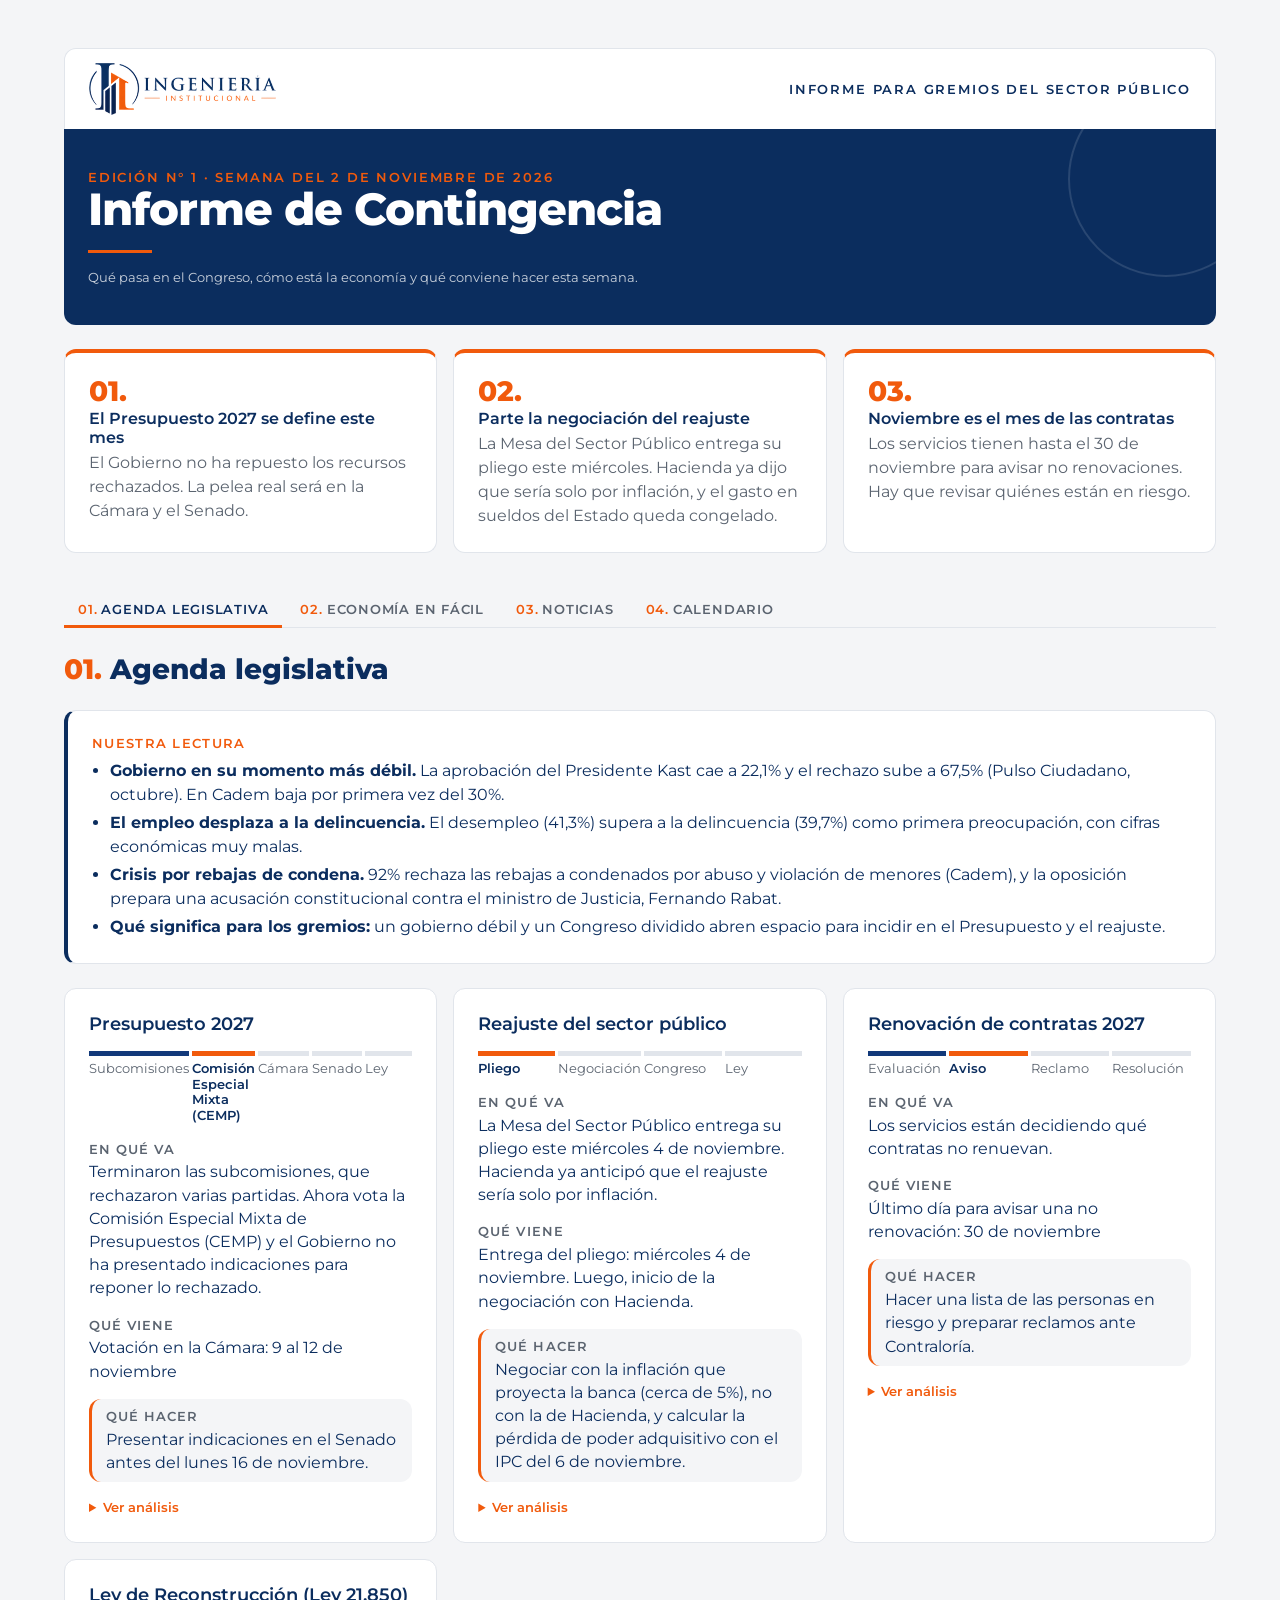
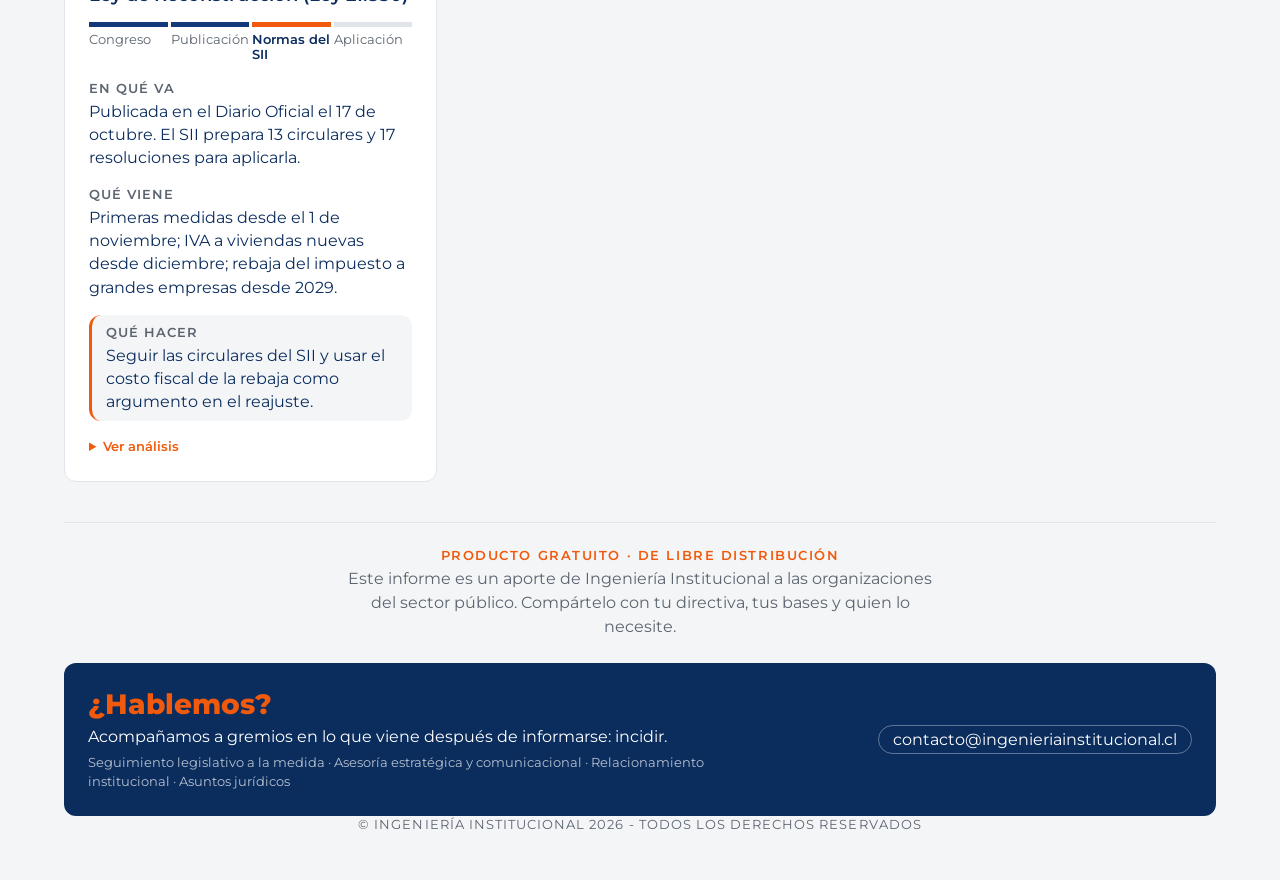
==== index.html @ d310ab54 "Informe de Contingencia, edición N° 1 Co-Authored-By: Claude Opus 5.5 <noreply@anthropic.com> Claude" ====
<!doctype html>
<html lang="es">
<head>
<meta charset="utf-8">
<meta name="viewport" content="width=device-width, initial-scale=1">
<title>Informe de Contingencia · Ingeniería Institucional</title>
<meta name="description" content="Resumen político, seguimiento legislativo, economía en fácil y radar de noticias para gremios del sector público. Producto gratuito de libre distribución.">
<link rel="icon" href="assets/logo.png">
<link rel="preconnect" href="https://fonts.googleapis.com">
<link href="https://fonts.googleapis.com/css2?family=Montserrat:wght@400;500;600;700;800&display=swap" rel="stylesheet">
<link rel="stylesheet" href="assets/base.css">
<script src="assets/dash.js"></script>
</head>
<body>
<div id="dash-root">
<style>
  .ic { --ii-navy: #0B2D5E; --ii-navy-2: #12397A; --ii-orange: #F15A0C; --ii-gray: #5B6470; font-family: var(--font-anthropic-sans); color: var(--color-fg); max-width: 72rem; margin-inline: auto; }
  .ic h1, .ic h2, .ic h3, .ic p { margin: 0; }

  /* Encabezado de marca */
  .ic-top { display: flex; flex-wrap: wrap; align-items: center; justify-content: space-between; gap: var(--cds-gap-md); background: #fff; border: 1px solid var(--color-border-line); border-bottom: 0; border-radius: var(--cds-radius) var(--cds-radius) 0 0; padding: var(--cds-pad-md) var(--cds-pad-lg); }
  .ic-logo { height: 52px; width: auto; display: block; }
  .ic-top-tag { color: var(--ii-navy); font-size: var(--cds-font-size-caption); letter-spacing: .14em; text-transform: uppercase; font-weight: var(--cds-font-weight-medium); }
  .ic-hero { background: var(--ii-navy); color: #fff; border-radius: 0 0 var(--cds-radius) var(--cds-radius); padding: var(--cds-pad-xl) var(--cds-pad-lg); position: relative; overflow: hidden; }
  .ic-hero::after { content: ""; position: absolute; right: -3rem; top: -3rem; width: 12rem; height: 12rem; border: 2px solid rgba(255,255,255,.12); border-radius: 50%; }
  .ic-kicker { color: var(--ii-orange); font-size: var(--cds-font-size-caption); letter-spacing: .14em; text-transform: uppercase; font-weight: var(--cds-font-weight-medium); }
  .ic-title { font-family: var(--font-anthropic-serif); font-weight: 400; font-size: calc(var(--cds-font-size-title) * 1.6); line-height: 1.1; margin-top: var(--cds-gap-xs); }
  .ic-rule { width: 4rem; height: 3px; background: var(--ii-orange); margin: var(--cds-gap-md) 0; }
  .ic-meta { color: rgba(255,255,255,.78); font-size: var(--cds-font-size-caption); }

  /* Lo que hay que saber */
  .ic-key { margin-top: var(--cds-gap-lg); display: grid; gap: var(--cds-gap-md); grid-template-columns: repeat(auto-fit, minmax(min(100%, 18rem), 1fr)); }
  .ic-key-item { background: var(--color-panel); border: 1px solid var(--color-border-line); border-top: 4px solid var(--ii-orange); border-radius: var(--cds-radius); padding: var(--cds-pad-lg); display: grid; gap: var(--cds-gap-xs); align-content: start; }
  .ic-key-n { font-family: var(--font-anthropic-serif); color: var(--ii-orange); font-size: var(--cds-font-size-title); line-height: 1; }
  .ic-key-item h3 { font-size: var(--cds-font-size-body); font-weight: var(--cds-font-weight-medium); }
  .ic-key-item p { color: var(--color-fg-muted); line-height: 1.5; }

  /* Pestañas */
  .ic-tabs { display: flex; flex-wrap: wrap; gap: var(--cds-gap-xs); margin: var(--cds-gap-xl) 0 var(--cds-gap-lg); border-bottom: 1px solid var(--color-border-line); }
  .ic-tab { font: inherit; background: none; border: 0; border-bottom: 3px solid transparent; padding: var(--cds-pad-sm) var(--cds-pad-md); color: var(--color-fg-muted); cursor: pointer; margin-bottom: -1px; text-transform: uppercase; letter-spacing: .06em; font-size: var(--cds-font-size-caption); font-weight: var(--cds-font-weight-medium); }
  .ic-tab b { color: var(--ii-orange); margin-right: 4px; font-weight: var(--cds-font-weight-medium); }
  .ic-tab[aria-selected="true"] { color: var(--color-fg); border-bottom-color: var(--ii-orange); }

  .ic-panel { display: grid; gap: var(--cds-gap-lg); }
  .ic-panel[hidden] { display: none; }
  .ic-sec { display: flex; align-items: baseline; gap: var(--cds-gap-sm); }
  .ic-sec-n { font-family: var(--font-anthropic-serif); color: var(--ii-orange); font-size: var(--cds-font-size-title); }
  .ic-sec h2 { font-size: var(--cds-font-size-title); font-weight: 400; font-family: var(--font-anthropic-serif); }
  .ic-sec + .ic-intro { margin-top: calc(var(--cds-gap-md) * -1); }
  .ic-intro { color: var(--color-fg-muted); line-height: 1.5; }
  .ic-card { background: var(--color-panel); border: 1px solid var(--color-border-line); border-radius: var(--cds-radius); padding: var(--cds-pad-lg); }

  /* Lectura */
  .ic-read { border-left: 4px solid var(--ii-navy); display: grid; gap: var(--cds-gap-sm); }
  .ic-read h3, .ic-sub { font-size: var(--cds-font-size-caption); text-transform: uppercase; letter-spacing: .1em; color: var(--ii-orange); font-weight: var(--cds-font-weight-medium); }
  .ic-read ul { margin: 0; padding-left: 1.1rem; display: grid; gap: var(--cds-gap-xs); line-height: 1.5; }

  /* Frentes */
  .ic-list { display: grid; gap: var(--cds-gap-md); grid-template-columns: repeat(auto-fit, minmax(min(100%, 22rem), 1fr)); min-height: 10rem; }
  .ic-f { display: grid; gap: var(--cds-gap-md); align-content: start; }
  .ic-f-head { display: flex; justify-content: space-between; align-items: start; gap: var(--cds-gap-sm); }
  .ic-f-title { font-size: var(--cds-font-size-heading); font-weight: var(--cds-font-weight-medium); }
  .ic-chip { flex: none; font-size: var(--cds-font-size-caption); padding: 2px 10px; border-radius: 999px; font-weight: var(--cds-font-weight-medium); white-space: nowrap; }
  .ic-chip.alto { background: var(--ii-orange); color: #fff; }
  .ic-chip.medio { background: var(--ii-gray); color: #fff; }
  .ic-steps { display: grid; grid-auto-flow: column; grid-auto-columns: 1fr; gap: 3px; }
  .ic-step { font-size: var(--cds-font-size-caption); color: var(--color-fg-muted); border-top: 5px solid var(--color-border-line); padding-top: 5px; line-height: 1.2; }
  .ic-step.done { border-top-color: var(--ii-navy-2); }
  .ic-step.now { border-top-color: var(--ii-orange); color: var(--color-fg); font-weight: var(--cds-font-weight-medium); }
  .ic-f-row { display: grid; gap: 2px; line-height: 1.45; }
  .ic-f-lab { font-size: var(--cds-font-size-caption); text-transform: uppercase; letter-spacing: .08em; color: var(--color-fg-muted); font-weight: var(--cds-font-weight-medium); }
  .ic-f-do { background: var(--color-bg); border-left: 3px solid var(--ii-orange); border-radius: var(--cds-radius); padding: var(--cds-pad-sm) var(--cds-pad-md); }
  .ic-f details { font-size: var(--cds-font-size-caption); color: var(--color-fg-muted); line-height: 1.5; }
  .ic-f summary { cursor: pointer; color: var(--ii-orange); font-weight: var(--cds-font-weight-medium); }
  .ic-f details p { margin-top: var(--cds-gap-xs); }

  /* Economía */
  .ic-grid { display: grid; gap: var(--cds-gap-md); grid-template-columns: repeat(auto-fit, minmax(min(100%, 15rem), 1fr)); min-height: 12rem; }
  .ic-ind { display: flex; flex-direction: column; gap: var(--cds-gap-sm); border-top: 4px solid var(--ii-navy); }
  .ic-ind-q { font-size: var(--cds-font-size-heading); font-weight: var(--cds-font-weight-medium); }
  .ic-ind-val { font-family: var(--font-anthropic-serif); font-weight: 400; font-size: calc(var(--cds-font-size-title) * 1.7); line-height: 1; font-variant-numeric: tabular-nums; }
  .ic-light { display: inline-flex; align-items: center; gap: 6px; font-weight: var(--cds-font-weight-medium); }
  .ic-light::before { content: ""; width: .7rem; height: .7rem; border-radius: 50%; background: currentColor; }
  .ic-light.rojo { color: var(--color-bad); } .ic-light.amarillo { color: var(--color-warn); } .ic-light.verde { color: var(--color-ok); }
  .ic-ind-facil { line-height: 1.5; }
  .ic-ind-ti { line-height: 1.5; padding: var(--cds-pad-sm) var(--cds-pad-md); background: var(--color-bg); border-left: 3px solid var(--ii-orange); border-radius: var(--cds-radius); }
  .ic-ind-src { margin-top: auto; font-size: var(--cds-font-size-caption); color: var(--color-fg-muted); }

  /* Noticias */
  .ic-news { display: grid; gap: var(--cds-gap-md); grid-template-columns: repeat(auto-fit, minmax(min(100%, 20rem), 1fr)); min-height: 10rem; }
  .ic-n-group h3 { font-size: var(--cds-font-size-heading); font-weight: var(--cds-font-weight-medium); margin-bottom: var(--cds-gap-xs); }
  .ic-n-item { display: block; padding: var(--cds-pad-sm) 0; border-top: 1px solid var(--color-border-line); text-decoration: none; color: inherit; }
  .ic-n-item:hover .ic-n-title { color: var(--ii-orange); }
  .ic-n-top { font-size: var(--cds-font-size-caption); color: var(--color-fg-muted); }
  .ic-n-title { font-weight: var(--cds-font-weight-medium); margin: 2px 0; }
  .ic-n-sum { color: var(--color-fg-muted); font-size: var(--cds-font-size-caption); }

  /* Calendario */
  .ic-cal { display: grid; min-height: 8rem; }
  .ic-cal-row { display: grid; grid-template-columns: minmax(5.5rem, 7rem) 1fr; gap: var(--cds-gap-md); padding: var(--cds-pad-sm) 0; border-top: 1px solid var(--color-border-line); align-items: baseline; }
  .ic-cal-row:first-child { border-top: 0; }
  .ic-cal-date { font-variant-numeric: tabular-nums; font-weight: var(--cds-font-weight-medium); }
  .ic-cal-row.week .ic-cal-date { color: var(--ii-orange); }
  .ic-cal-row.past { opacity: .5; }
  .ic-cal-tipo { display: inline-block; font-size: var(--cds-font-size-caption); color: var(--color-fg-muted); margin-left: var(--cds-gap-xs); }

  .ic-fail { display: flex; align-items: center; justify-content: center; gap: 8px; color: var(--color-fg-muted); font-size: var(--cds-font-size-caption); min-height: 8rem; grid-column: 1 / -1; }
  .ic-fail::before { content: ""; width: .375rem; height: .375rem; border-radius: 50%; background: var(--color-bad); }

  /* Cierre */
  .ic-foot { margin-top: var(--cds-gap-xl); background: var(--ii-navy); color: #fff; border-radius: var(--cds-radius); padding: var(--cds-pad-lg); display: flex; flex-wrap: wrap; justify-content: space-between; align-items: center; gap: var(--cds-gap-md); }
  .ic-foot-cta { font-family: var(--font-anthropic-serif); font-size: var(--cds-font-size-title); color: var(--ii-orange); }
  .ic-foot-mail { color: #fff; font-size: var(--cds-font-size-body); border: 1px solid rgba(255,255,255,.35); border-radius: 999px; padding: var(--cds-pad-xs) var(--cds-pad-md); }
  .ic-foot-text { display: grid; gap: var(--cds-gap-xs); max-width: 40rem; }
  .ic-foot-lead { color: #fff; line-height: 1.5; }
  .ic-foot-svc { color: rgba(255,255,255,.7); font-size: var(--cds-font-size-caption); line-height: 1.5; }
  .ic-free { margin-top: var(--cds-gap-xl); text-align: center; display: grid; gap: var(--cds-gap-xs); justify-items: center; padding: var(--cds-pad-lg); border-top: 1px solid var(--color-border-line); }
  .ic-free-tag { color: var(--ii-orange); font-size: var(--cds-font-size-caption); letter-spacing: .12em; text-transform: uppercase; font-weight: var(--cds-font-weight-medium); }
  .ic-free p { color: var(--color-fg-muted); max-width: 38rem; line-height: 1.5; }
  .ic-free + .ic-foot { margin-top: 0; }
  .ic-copy { margin-top: var(--cds-gap-sm); text-align: center; font-size: var(--cds-font-size-caption); letter-spacing: .08em; color: var(--color-fg-muted); }
  [data-dash-source-state=refreshing] { opacity: .5; transition: opacity var(--cds-dur-slow); }
</style>

<div class="ic">
  <div class="ic-top">
    <img class="ic-logo" alt="Ingeniería Institucional" src="assets/logo.png">
    <span class="ic-top-tag">Informe para gremios del sector público</span>
  </div>
  <header class="ic-hero">
    <div class="ic-kicker">Edición N° 1 · Semana del 2 de noviembre de 2026</div>
    <h1 class="ic-title">Informe de Contingencia</h1>
    <div class="ic-rule"></div>
    <p class="ic-meta">Qué pasa en el Congreso, cómo está la economía y qué conviene hacer esta semana.</p>
  </header>

  <section class="ic-key" aria-label="Lo que hay que saber esta semana">
    <div class="ic-key-item">
      <span class="ic-key-n">01.</span>
      <h3>El Presupuesto 2027 se define este mes</h3>
      <p>El Gobierno no ha repuesto los recursos rechazados. La pelea real será en la Cámara y el Senado.</p>
    </div>
    <div class="ic-key-item">
      <span class="ic-key-n">02.</span>
      <h3>Parte la negociación del reajuste</h3>
      <p>La Mesa del Sector Público entrega su pliego este miércoles. Hacienda ya dijo que sería solo por inflación, y el gasto en sueldos del Estado queda congelado.</p>
    </div>
    <div class="ic-key-item">
      <span class="ic-key-n">03.</span>
      <h3>Noviembre es el mes de las contratas</h3>
      <p>Los servicios tienen hasta el 30 de noviembre para avisar no renovaciones. Hay que revisar quiénes están en riesgo.</p>
    </div>
  </section>

  <nav class="ic-tabs" role="tablist" aria-label="Secciones del informe">
    <button class="ic-tab" role="tab" data-tab="agenda" aria-selected="true"><b>01.</b>Agenda legislativa</button>
    <button class="ic-tab" role="tab" data-tab="economia" aria-selected="false"><b>02.</b>Economía en fácil</button>
    <button class="ic-tab" role="tab" data-tab="noticias" aria-selected="false"><b>03.</b>Noticias</button>
    <button class="ic-tab" role="tab" data-tab="calendario" aria-selected="false"><b>04.</b>Calendario</button>
  </nav>

  <section class="ic-panel" id="agenda" data-panel="agenda">
    <div class="ic-sec"><span class="ic-sec-n">01.</span><h2>Agenda legislativa</h2></div>
    <div class="ic-card ic-read">
      <h3>Nuestra lectura</h3>
      <ul>
        <li><b>Gobierno en su momento más débil.</b> La aprobación del Presidente Kast cae a 22,1% y el rechazo sube a 67,5% (Pulso Ciudadano, octubre). En Cadem baja por primera vez del 30%.</li>
        <li><b>El empleo desplaza a la delincuencia.</b> El desempleo (41,3%) supera a la delincuencia (39,7%) como primera preocupación, con cifras económicas muy malas.</li>
        <li><b>Crisis por rebajas de condena.</b> 92% rechaza las rebajas a condenados por abuso y violación de menores (Cadem), y la oposición prepara una acusación constitucional contra el ministro de Justicia, Fernando Rabat.</li>
        <li><b>Qué significa para los gremios:</b> un gobierno débil y un Congreso dividido abren espacio para incidir en el Presupuesto y el reajuste.</li>
      </ul>
    </div>
    <div class="ic-list dash-skeleton" data-draw="frentes" data-source="frentes">—</div>
  </section>

  <section class="ic-panel" id="economia" data-panel="economia" hidden>
    <div class="ic-sec"><span class="ic-sec-n">02.</span><h2>Economía en fácil</h2></div>
    <p class="ic-intro">Cuatro preguntas para entender cómo está la economía y qué significa para quienes trabajan en el Estado.</p>
    <div class="ic-grid dash-skeleton" data-draw="indicadores" data-source="indicadores">—</div>
  </section>

  <section class="ic-panel" id="noticias" data-panel="noticias" hidden>
    <div class="ic-sec"><span class="ic-sec-n">03.</span><h2>Noticias</h2></div>
    <p class="ic-intro">Noticias seleccionadas, ordenadas por tema. Cada titular abre la nota original.</p>
    <div class="ic-news dash-skeleton" data-draw="noticias" data-source="noticias">—</div>
  </section>

  <section class="ic-panel" id="calendario" data-panel="calendario" hidden>
    <div class="ic-sec"><span class="ic-sec-n">04.</span><h2>Calendario</h2></div>
    <p class="ic-intro">Fechas clave de las próximas semanas. En naranjo, lo que ocurre en los próximos siete días.</p>
    <div class="ic-card">
      <div class="ic-cal dash-skeleton" data-draw="calendario" data-source="calendario">—</div>
    </div>
  </section>

  <footer>
    <div class="ic-free">
      <span class="ic-free-tag">Producto gratuito · De libre distribución</span>
      <p>Este informe es un aporte de Ingeniería Institucional a las organizaciones del sector público. Compártelo con tu directiva, tus bases y quien lo necesite.</p>
    </div>
    <div class="ic-foot">
      <div class="ic-foot-text">
        <span class="ic-foot-cta">¿Hablemos?</span>
        <p class="ic-foot-lead">Acompañamos a gremios en lo que viene después de informarse: incidir.</p>
        <p class="ic-foot-svc">Seguimiento legislativo a la medida · Asesoría estratégica y comunicacional · Relacionamiento institucional · Asuntos jurídicos</p>
      </div>
      <span class="ic-foot-mail">contacto@ingenieriainstitucional.cl</span>
    </div>
    <p class="ic-copy">© INGENIERÍA INSTITUCIONAL 2026 - TODOS LOS DERECHOS RESERVADOS</p>
  </footer>
</div>

<script>
  window.ic = {
    el(tag, cls, text) { const e = document.createElement(tag); if (cls) e.className = cls; if (text != null) e.textContent = text; return e; },
    num(v) { return Number(v).toLocaleString('es-CL', { maximumFractionDigits: 2 }); },
    day(s) { return new Date(String(s).slice(0, 10) + 'T12:00:00'); },
    ready(box, id) {
      const d = dash.data(id);
      box.replaceChildren();
      if (d.status === 'ok') { box.classList.remove('dash-skeleton'); return true; }
      if (d.status === 'loading') { box.classList.add('dash-skeleton'); box.textContent = '—'; return false; }
      box.classList.remove('dash-skeleton');
      box.append(window.ic.el('div', 'ic-fail', 'No se pudo cargar'));
      return false;
    }
  };
  const tabs = ['agenda', 'economia', 'noticias', 'calendario'];
  const show = (name) => {
    document.querySelectorAll('.ic-panel').forEach((p) => { p.hidden = p.dataset.panel !== name; });
    document.querySelectorAll('.ic-tab').forEach((b) => b.setAttribute('aria-selected', String(b.dataset.tab === name)));
  };
  document.querySelectorAll('.ic-tab').forEach((b) => b.addEventListener('click', () => { show(b.dataset.tab); dash.setLink(b.dataset.tab); }));
  const start = location.hash.slice(1);
  if (tabs.includes(start)) show(start);
</script>

<script>
  dash.draw('frentes', (box) => {
    if (!window.ic.ready(box, 'frentes')) return;
    const { el } = window.ic;
    dash.data('frentes').data.forEach((r) => {
      const card = el('article', 'ic-card ic-f');
      const head = el('div', 'ic-f-head');
      head.append(el('h3', 'ic-f-title', r.frente));
      card.append(head);

      const pasos = String(r.pasos || '').split('|').filter(Boolean);
      const actual = Number(r.paso_actual);
      const steps = el('div', 'ic-steps');
      steps.setAttribute('aria-label', 'Etapa actual: ' + (pasos[actual - 1] || ''));
      pasos.forEach((p, i) => steps.append(el('div', 'ic-step' + (i + 1 < actual ? ' done' : i + 1 === actual ? ' now' : ''), p)));
      card.append(steps);

      const row = (label, text, cls) => { const d = el('div', 'ic-f-row' + (cls ? ' ' + cls : '')); d.append(el('span', 'ic-f-lab', label), el('span', null, text)); return d; };
      card.append(row('En qué va', r.en_que_va), row('Qué viene', r.que_viene), row('Qué hacer', r.que_hacer, 'ic-f-do'));

      if (r.detalle) {
        const det = el('details');
        det.append(el('summary', null, 'Ver análisis'), el('p', null, r.detalle));
        card.append(det);
      }
      box.append(card);
    });
  });
</script>

<script>
  dash.draw('indicadores', (box) => {
    if (!window.ic.ready(box, 'indicadores')) return;
    const { el, num } = window.ic;
    dash.data('indicadores').data.forEach((r) => {
      const card = el('article', 'ic-card ic-ind');
      card.append(el('h3', 'ic-ind-q', r.pregunta));
      card.append(el('span', 'ic-ind-val', num(r.valor) + (r.unidad || '')));
      card.append(el('span', 'ic-light ' + String(r.semaforo || ''), r.estado));
      card.append(el('p', 'ic-ind-facil', r.en_facil));
      const ti = el('p', 'ic-ind-ti');
      ti.append(el('b', null, '¿Y para nosotros? '), document.createTextNode(r.para_ti || ''));
      card.append(ti, el('div', 'ic-ind-src', 'Fuente: ' + r.fuente));
      box.append(card);
    });
  });
</script>

<script>
  dash.draw('noticias', (box) => {
    if (!window.ic.ready(box, 'noticias')) return;
    const { el, day } = window.ic;
    const fmt = (s) => day(s).toLocaleDateString('es-CL', { day: 'numeric', month: 'short', year: 'numeric' });
    const rows = dash.data('noticias').data.slice().sort((a, b) => String(b.fecha).localeCompare(String(a.fecha)));
    const groups = new Map();
    rows.forEach((r) => { if (!groups.has(r.tema)) groups.set(r.tema, []); groups.get(r.tema).push(r); });
    groups.forEach((items, tema) => {
      const g = el('div', 'ic-card ic-n-group');
      g.append(el('h3', null, tema));
      items.forEach((r) => {
        const a = el('a', 'ic-n-item');
        const url = String(r.url || '');
        if (/^https:\/\//.test(url)) { a.href = url; a.target = '_blank'; a.rel = 'noopener noreferrer'; }
        a.append(el('div', 'ic-n-top', r.medio + ' · ' + fmt(r.fecha)), el('div', 'ic-n-title', r.titulo), el('div', 'ic-n-sum', r.resumen));
        g.append(a);
      });
      box.append(g);
    });
  });
</script>

<script>
  dash.draw('calendario', (box) => {
    if (!window.ic.ready(box, 'calendario')) return;
    const { el, day } = window.ic;
    const today = new Date(); today.setHours(0, 0, 0, 0);
    const week = new Date(today); week.setDate(week.getDate() + 7);
    dash.data('calendario').data.slice().sort((a, b) => String(a.fecha).localeCompare(String(b.fecha))).forEach((r) => {
      const d = day(r.fecha); d.setHours(0, 0, 0, 0);
      const end = day(r.fin || r.fecha); end.setHours(0, 0, 0, 0);
      const row = el('div', 'ic-cal-row' + (end < today ? ' past' : d <= week ? ' week' : ''));
      const t = el('div', null, r.hito);
      t.append(el('span', 'ic-cal-tipo', r.tipo));
      row.append(el('div', 'ic-cal-date', r.fecha_txt), t);
      box.append(row);
    });
  });
</script>

</div>
</body>
</html>
---- assets/base.css ----
/* Tokens que el informe usa (reemplazan los del entorno de Claude) */
:root {
  --font-anthropic-sans: 'Montserrat', system-ui, sans-serif;
  --font-anthropic-serif: 'Montserrat', system-ui, sans-serif;
  --color-fg: #0B2D5E;
  --color-fg-muted: #5B6470;
  --color-bg: #F4F5F7;
  --color-panel: #FFFFFF;
  --color-border-line: #E1E5EB;
  --color-ok: #1A7F4B;
  --color-warn: #A15C00;
  --color-bad: #B42318;
  --cds-font-size-caption: 0.8125rem;
  --cds-font-size-body: 1rem;
  --cds-font-size-heading: 1.125rem;
  --cds-font-size-title: 1.75rem;
  --cds-font-weight-medium: 600;
  --cds-gap-xs: 0.25rem;
  --cds-gap-sm: 0.5rem;
  --cds-gap-md: 1rem;
  --cds-gap-lg: 1.5rem;
  --cds-gap-xl: 2.5rem;
  --cds-pad-xs: 0.25rem;
  --cds-pad-sm: 0.5rem;
  --cds-pad-md: 0.875rem;
  --cds-pad-lg: 1.5rem;
  --cds-pad-xl: 2.5rem;
  --cds-radius: 12px;
  --cds-dur-slow: 300ms;
}
* { box-sizing: border-box; }
body { margin: 0; background: var(--color-bg); color: var(--color-fg); font-family: var(--font-anthropic-sans); }
#dash-root { padding: clamp(16px, 4vw, 48px); }
.ic-panel[hidden] { display: none !important; }
/* La tipografía de marca reemplaza al serif del original */
.ic-title, .ic-key-n, .ic-sec-n, .ic-sec h2, .ic-ind-val, .ic-foot-cta { font-weight: 800 !important; }
.ic-title { letter-spacing: -0.02em; }
.dash-skeleton { color: transparent; background: linear-gradient(90deg, #E9ECF1, #F4F5F7, #E9ECF1); background-size: 200% 100%; border-radius: var(--cds-radius); animation: ic-shimmer 1.4s infinite; }
@keyframes ic-shimmer { to { background-position: -200% 0; } }
@media (prefers-reduced-motion: reduce) { .dash-skeleton { animation: none; } }
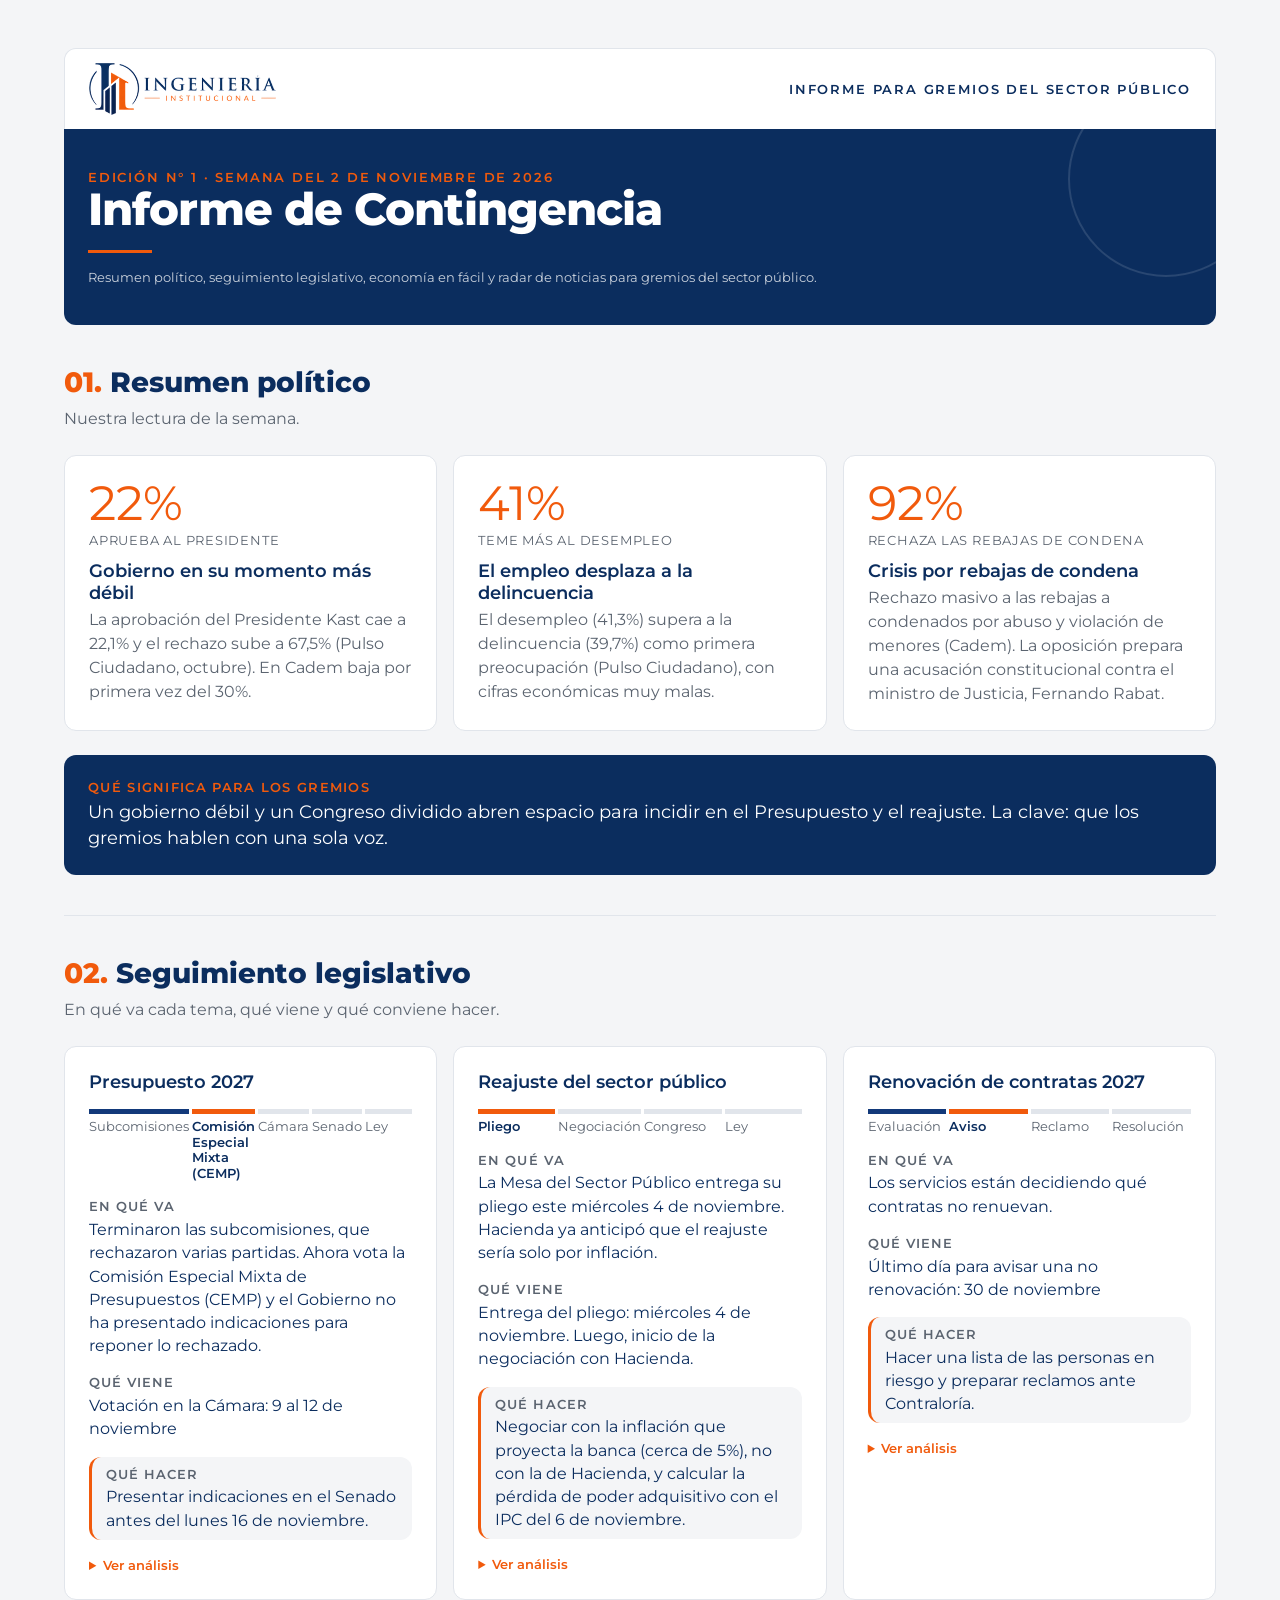
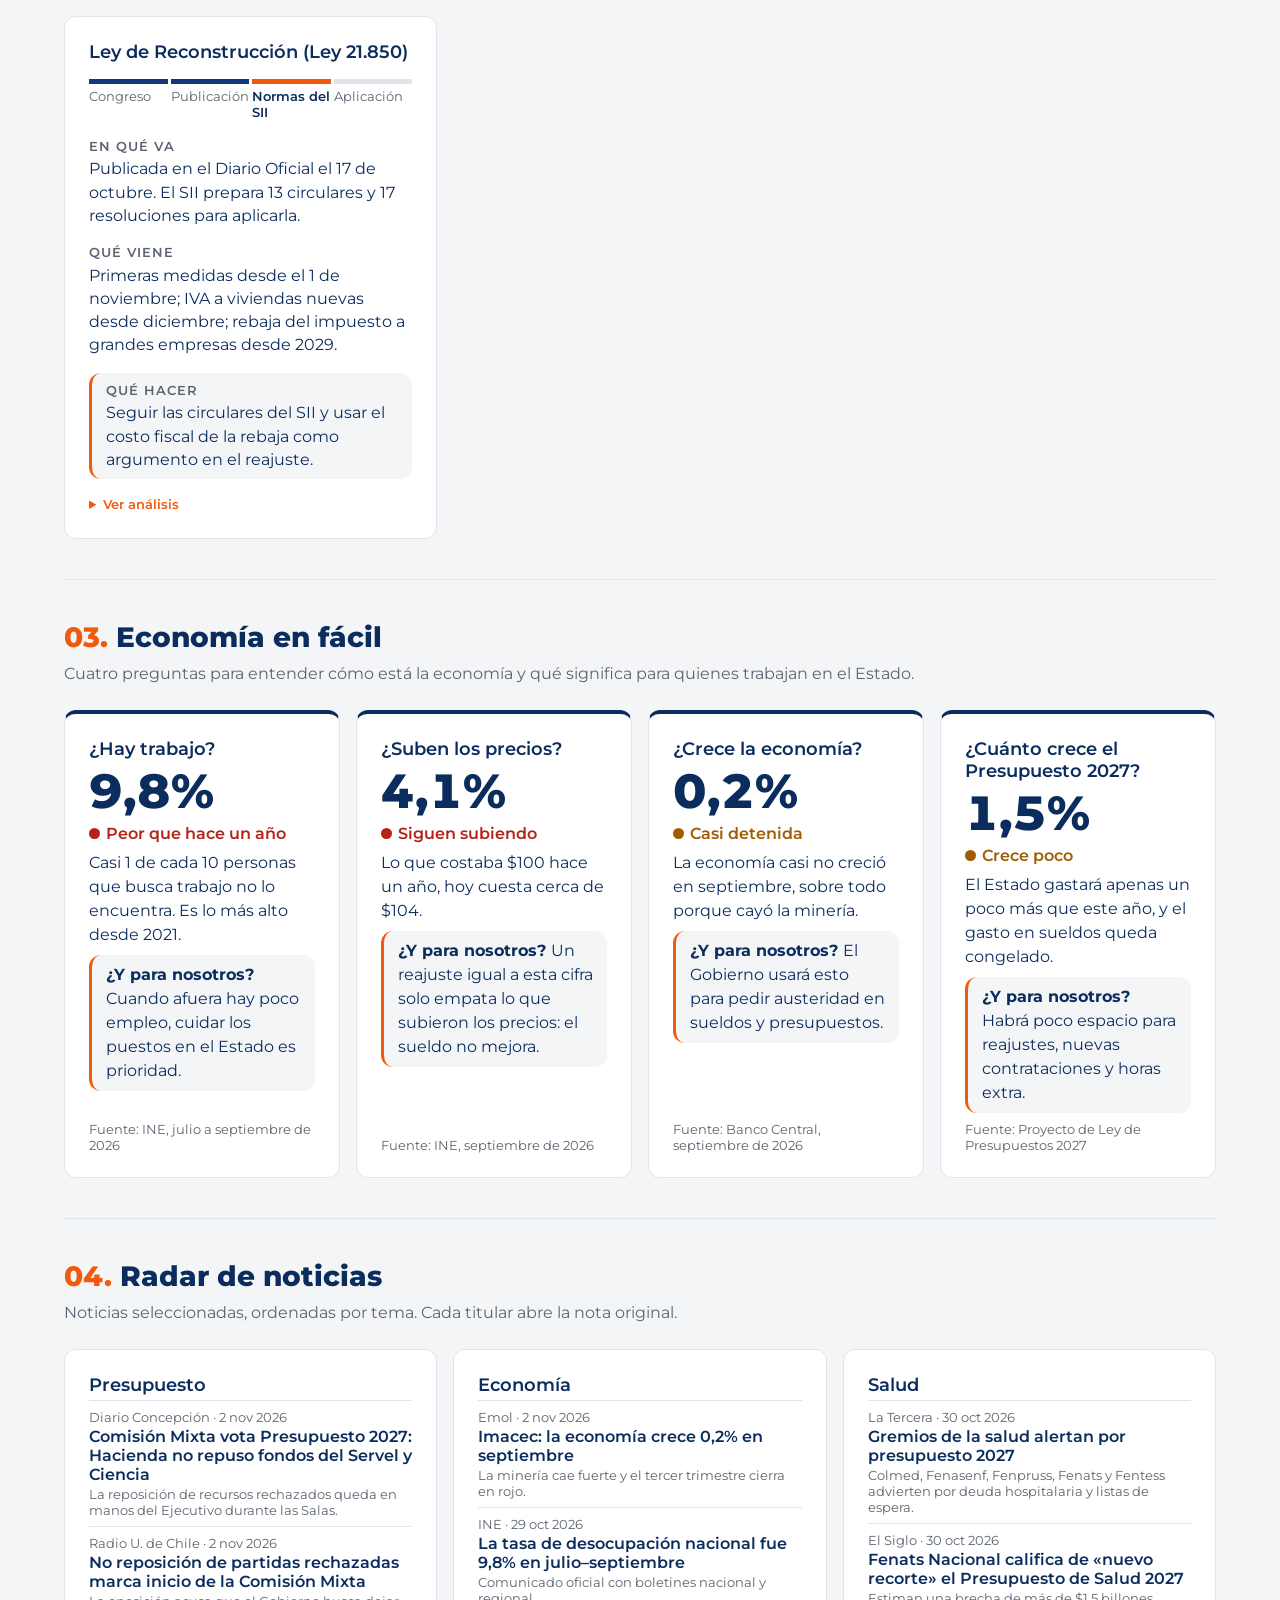
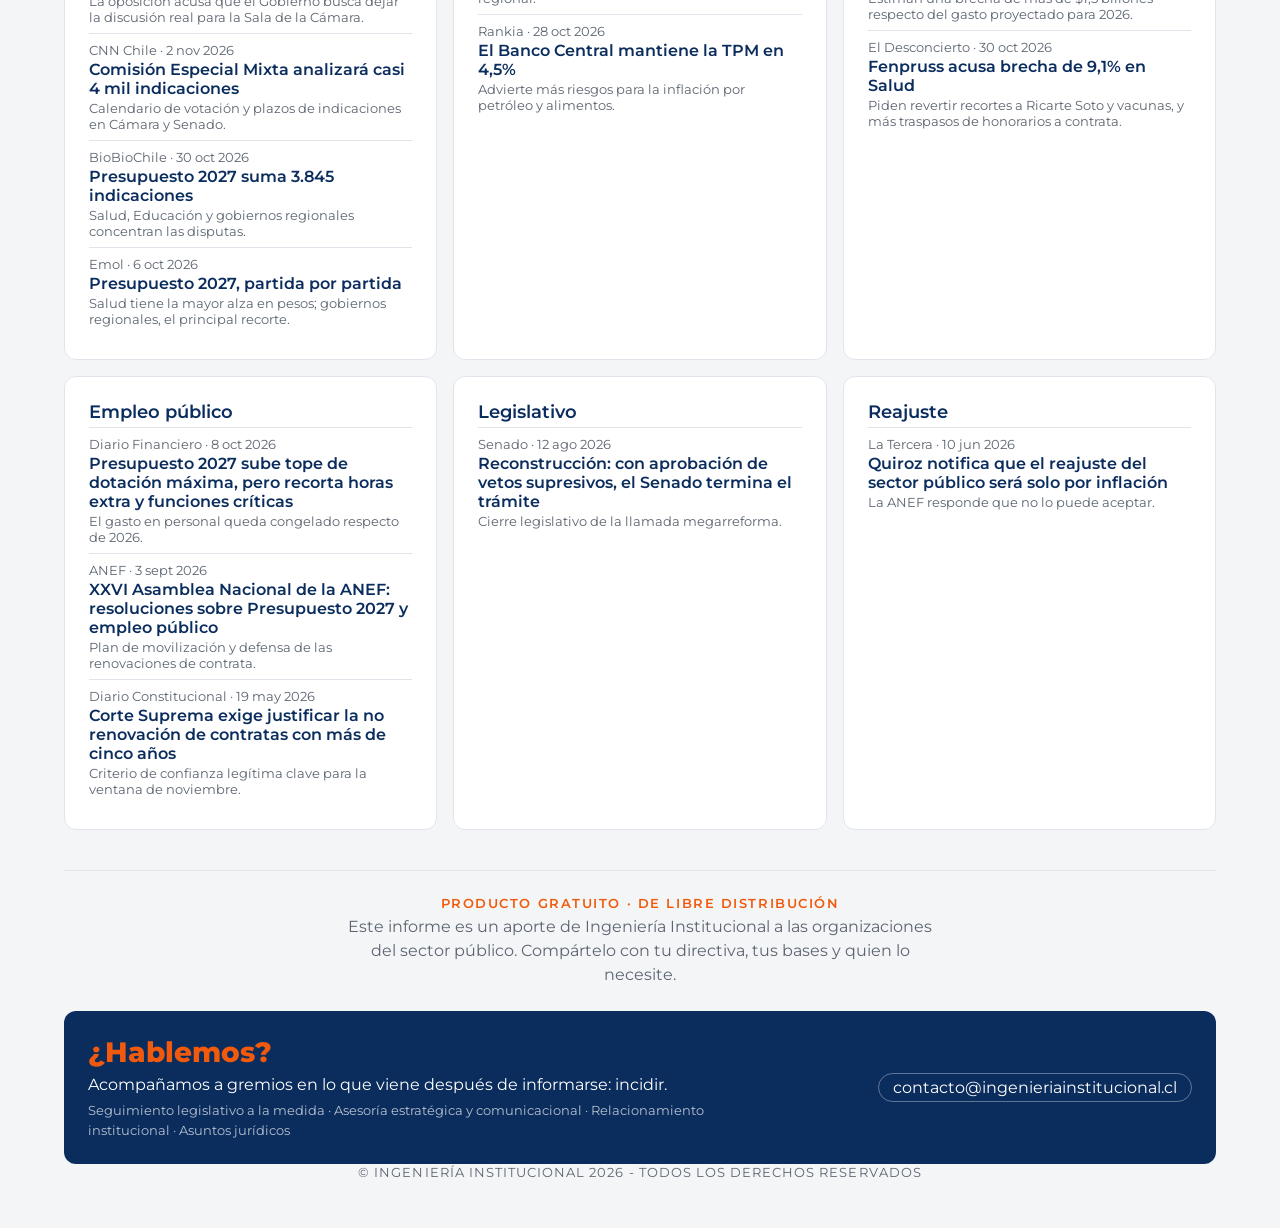
==== commit a14f3402: "Informe en una sola página: resumen político, seguimiento legislativo, economía en fácil y radar de " ====
--- a/index.html
+++ b/index.html
@@ -43,6 +43,17 @@
 
   .ic-panel { display: grid; gap: var(--cds-gap-lg); }
   .ic-panel[hidden] { display: none; }
+  .ic-panel + .ic-panel { margin-top: var(--cds-gap-xl); padding-top: var(--cds-gap-xl); border-top: 1px solid var(--color-border-line); }
+  .ic-panel:first-of-type { margin-top: var(--cds-gap-xl); }
+  .ic-pol { display: grid; gap: var(--cds-gap-md); grid-template-columns: repeat(auto-fit, minmax(min(100%, 18rem), 1fr)); }
+  .ic-pol-item { display: flex; flex-direction: column; gap: var(--cds-gap-xs); border-top: 4px solid var(--ii-orange); }
+  .ic-pol-num { font-family: var(--font-anthropic-serif); color: var(--ii-orange); font-size: calc(var(--cds-font-size-title) * 1.7); line-height: 1; }
+  .ic-pol-lab { font-size: var(--cds-font-size-caption); color: var(--color-fg-muted); text-transform: uppercase; letter-spacing: .06em; margin-bottom: var(--cds-gap-sm); }
+  .ic-pol-item h3 { font-size: var(--cds-font-size-heading); font-weight: var(--cds-font-weight-medium); }
+  .ic-pol-item p { color: var(--color-fg-muted); line-height: 1.5; }
+  .ic-pol-so { background: var(--ii-navy); color: #fff; border-radius: var(--cds-radius); padding: var(--cds-pad-lg); display: grid; gap: var(--cds-gap-xs); }
+  .ic-pol-so span { color: var(--ii-orange); font-size: var(--cds-font-size-caption); text-transform: uppercase; letter-spacing: .1em; font-weight: var(--cds-font-weight-medium); }
+  .ic-pol-so p { font-size: var(--cds-font-size-heading); line-height: 1.45; }
   .ic-sec { display: flex; align-items: baseline; gap: var(--cds-gap-sm); }
   .ic-sec-n { font-family: var(--font-anthropic-serif); color: var(--ii-orange); font-size: var(--cds-font-size-title); }
   .ic-sec h2 { font-size: var(--cds-font-size-title); font-weight: 400; font-family: var(--font-anthropic-serif); }
@@ -131,67 +142,58 @@
     <div class="ic-kicker">Edición N° 1 · Semana del 2 de noviembre de 2026</div>
     <h1 class="ic-title">Informe de Contingencia</h1>
     <div class="ic-rule"></div>
-    <p class="ic-meta">Qué pasa en el Congreso, cómo está la economía y qué conviene hacer esta semana.</p>
+    <p class="ic-meta">Resumen político, seguimiento legislativo, economía en fácil y radar de noticias para gremios del sector público.</p>
   </header>
 
-  <section class="ic-key" aria-label="Lo que hay que saber esta semana">
-    <div class="ic-key-item">
-      <span class="ic-key-n">01.</span>
-      <h3>El Presupuesto 2027 se define este mes</h3>
-      <p>El Gobierno no ha repuesto los recursos rechazados. La pelea real será en la Cámara y el Senado.</p>
+
+
+  <section class="ic-panel" id="resumen">
+    <div class="ic-sec"><span class="ic-sec-n">01.</span><h2>Resumen político</h2></div>
+    <p class="ic-intro">Nuestra lectura de la semana.</p>
+    <div class="ic-pol">
+      <article class="ic-card ic-pol-item">
+        <span class="ic-pol-num">22%</span>
+        <span class="ic-pol-lab">aprueba al Presidente</span>
+        <h3>Gobierno en su momento más débil</h3>
+        <p>La aprobación del Presidente Kast cae a 22,1% y el rechazo sube a 67,5% (Pulso Ciudadano, octubre). En Cadem baja por primera vez del 30%.</p>
+      </article>
+      <article class="ic-card ic-pol-item">
+        <span class="ic-pol-num">41%</span>
+        <span class="ic-pol-lab">teme más al desempleo</span>
+        <h3>El empleo desplaza a la delincuencia</h3>
+        <p>El desempleo (41,3%) supera a la delincuencia (39,7%) como primera preocupación (Pulso Ciudadano), con cifras económicas muy malas.</p>
+      </article>
+      <article class="ic-card ic-pol-item">
+        <span class="ic-pol-num">92%</span>
+        <span class="ic-pol-lab">rechaza las rebajas de condena</span>
+        <h3>Crisis por rebajas de condena</h3>
+        <p>Rechazo masivo a las rebajas a condenados por abuso y violación de menores (Cadem). La oposición prepara una acusación constitucional contra el ministro de Justicia, Fernando Rabat.</p>
+      </article>
     </div>
-    <div class="ic-key-item">
-      <span class="ic-key-n">02.</span>
-      <h3>Parte la negociación del reajuste</h3>
-      <p>La Mesa del Sector Público entrega su pliego este miércoles. Hacienda ya dijo que sería solo por inflación, y el gasto en sueldos del Estado queda congelado.</p>
-    </div>
-    <div class="ic-key-item">
-      <span class="ic-key-n">03.</span>
-      <h3>Noviembre es el mes de las contratas</h3>
-      <p>Los servicios tienen hasta el 30 de noviembre para avisar no renovaciones. Hay que revisar quiénes están en riesgo.</p>
+    <div class="ic-pol-so">
+      <span>Qué significa para los gremios</span>
+      <p>Un gobierno débil y un Congreso dividido abren espacio para incidir en el Presupuesto y el reajuste. La clave: que los gremios hablen con una sola voz.</p>
     </div>
   </section>
 
-  <nav class="ic-tabs" role="tablist" aria-label="Secciones del informe">
-    <button class="ic-tab" role="tab" data-tab="agenda" aria-selected="true"><b>01.</b>Agenda legislativa</button>
-    <button class="ic-tab" role="tab" data-tab="economia" aria-selected="false"><b>02.</b>Economía en fácil</button>
-    <button class="ic-tab" role="tab" data-tab="noticias" aria-selected="false"><b>03.</b>Noticias</button>
-    <button class="ic-tab" role="tab" data-tab="calendario" aria-selected="false"><b>04.</b>Calendario</button>
-  </nav>
-
-  <section class="ic-panel" id="agenda" data-panel="agenda">
-    <div class="ic-sec"><span class="ic-sec-n">01.</span><h2>Agenda legislativa</h2></div>
-    <div class="ic-card ic-read">
-      <h3>Nuestra lectura</h3>
-      <ul>
-        <li><b>Gobierno en su momento más débil.</b> La aprobación del Presidente Kast cae a 22,1% y el rechazo sube a 67,5% (Pulso Ciudadano, octubre). En Cadem baja por primera vez del 30%.</li>
-        <li><b>El empleo desplaza a la delincuencia.</b> El desempleo (41,3%) supera a la delincuencia (39,7%) como primera preocupación, con cifras económicas muy malas.</li>
-        <li><b>Crisis por rebajas de condena.</b> 92% rechaza las rebajas a condenados por abuso y violación de menores (Cadem), y la oposición prepara una acusación constitucional contra el ministro de Justicia, Fernando Rabat.</li>
-        <li><b>Qué significa para los gremios:</b> un gobierno débil y un Congreso dividido abren espacio para incidir en el Presupuesto y el reajuste.</li>
-      </ul>
-    </div>
+  <section class="ic-panel" id="agenda">
+    <div class="ic-sec"><span class="ic-sec-n">02.</span><h2>Seguimiento legislativo</h2></div>
+    <p class="ic-intro">En qué va cada tema, qué viene y qué conviene hacer.</p>
     <div class="ic-list dash-skeleton" data-draw="frentes" data-source="frentes">—</div>
   </section>
 
-  <section class="ic-panel" id="economia" data-panel="economia" hidden>
-    <div class="ic-sec"><span class="ic-sec-n">02.</span><h2>Economía en fácil</h2></div>
+  <section class="ic-panel" id="economia">
+    <div class="ic-sec"><span class="ic-sec-n">03.</span><h2>Economía en fácil</h2></div>
     <p class="ic-intro">Cuatro preguntas para entender cómo está la economía y qué significa para quienes trabajan en el Estado.</p>
     <div class="ic-grid dash-skeleton" data-draw="indicadores" data-source="indicadores">—</div>
   </section>
 
-  <section class="ic-panel" id="noticias" data-panel="noticias" hidden>
-    <div class="ic-sec"><span class="ic-sec-n">03.</span><h2>Noticias</h2></div>
+  <section class="ic-panel" id="noticias">
+    <div class="ic-sec"><span class="ic-sec-n">04.</span><h2>Radar de noticias</h2></div>
     <p class="ic-intro">Noticias seleccionadas, ordenadas por tema. Cada titular abre la nota original.</p>
     <div class="ic-news dash-skeleton" data-draw="noticias" data-source="noticias">—</div>
   </section>
 
-  <section class="ic-panel" id="calendario" data-panel="calendario" hidden>
-    <div class="ic-sec"><span class="ic-sec-n">04.</span><h2>Calendario</h2></div>
-    <p class="ic-intro">Fechas clave de las próximas semanas. En naranjo, lo que ocurre en los próximos siete días.</p>
-    <div class="ic-card">
-      <div class="ic-cal dash-skeleton" data-draw="calendario" data-source="calendario">—</div>
-    </div>
-  </section>
 
   <footer>
     <div class="ic-free">
@@ -225,14 +227,6 @@
       return false;
     }
   };
-  const tabs = ['agenda', 'economia', 'noticias', 'calendario'];
-  const show = (name) => {
-    document.querySelectorAll('.ic-panel').forEach((p) => { p.hidden = p.dataset.panel !== name; });
-    document.querySelectorAll('.ic-tab').forEach((b) => b.setAttribute('aria-selected', String(b.dataset.tab === name)));
-  };
-  document.querySelectorAll('.ic-tab').forEach((b) => b.addEventListener('click', () => { show(b.dataset.tab); dash.setLink(b.dataset.tab); }));
-  const start = location.hash.slice(1);
-  if (tabs.includes(start)) show(start);
 </script>
 
 <script>
@@ -306,23 +300,6 @@
   });
 </script>
 
-<script>
-  dash.draw('calendario', (box) => {
-    if (!window.ic.ready(box, 'calendario')) return;
-    const { el, day } = window.ic;
-    const today = new Date(); today.setHours(0, 0, 0, 0);
-    const week = new Date(today); week.setDate(week.getDate() + 7);
-    dash.data('calendario').data.slice().sort((a, b) => String(a.fecha).localeCompare(String(b.fecha))).forEach((r) => {
-      const d = day(r.fecha); d.setHours(0, 0, 0, 0);
-      const end = day(r.fin || r.fecha); end.setHours(0, 0, 0, 0);
-      const row = el('div', 'ic-cal-row' + (end < today ? ' past' : d <= week ? ' week' : ''));
-      const t = el('div', null, r.hito);
-      t.append(el('span', 'ic-cal-tipo', r.tipo));
-      row.append(el('div', 'ic-cal-date', r.fecha_txt), t);
-      box.append(row);
-    });
-  });
-</script>
 
 </div>
 </body>
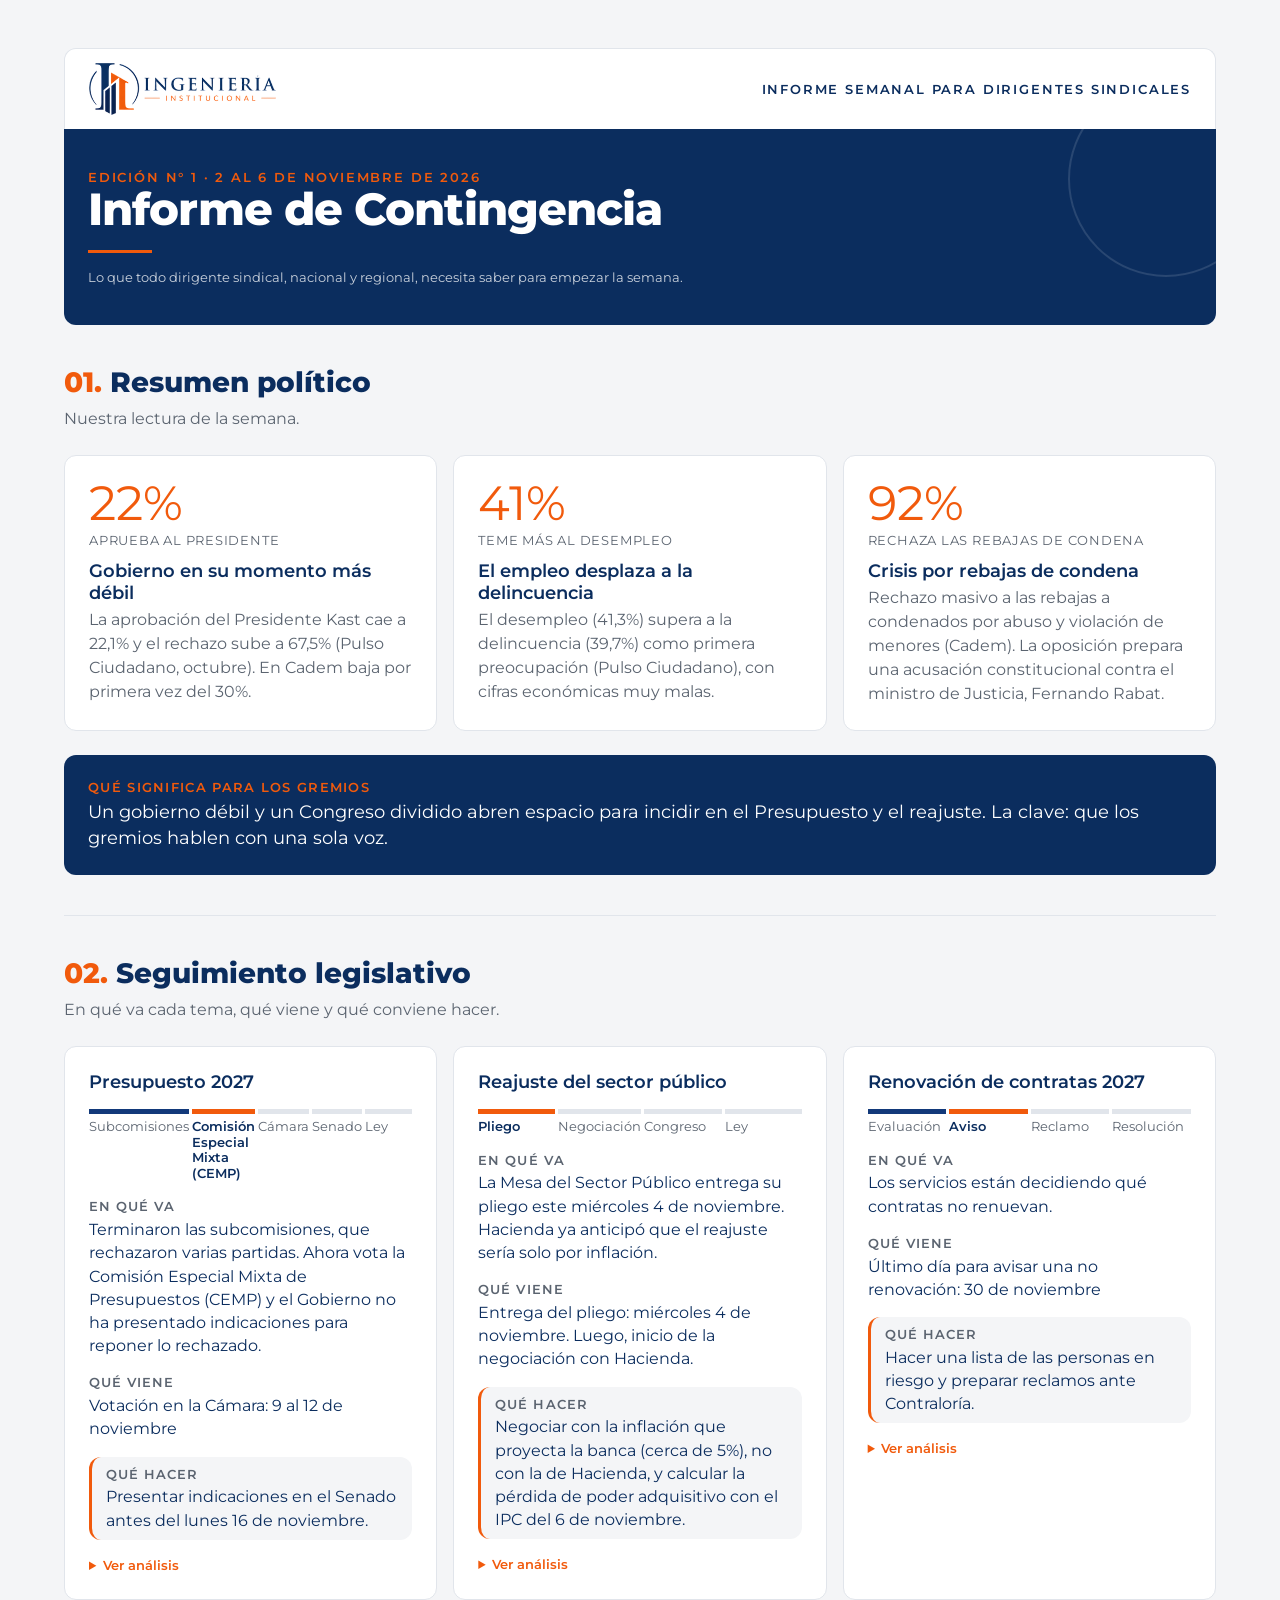
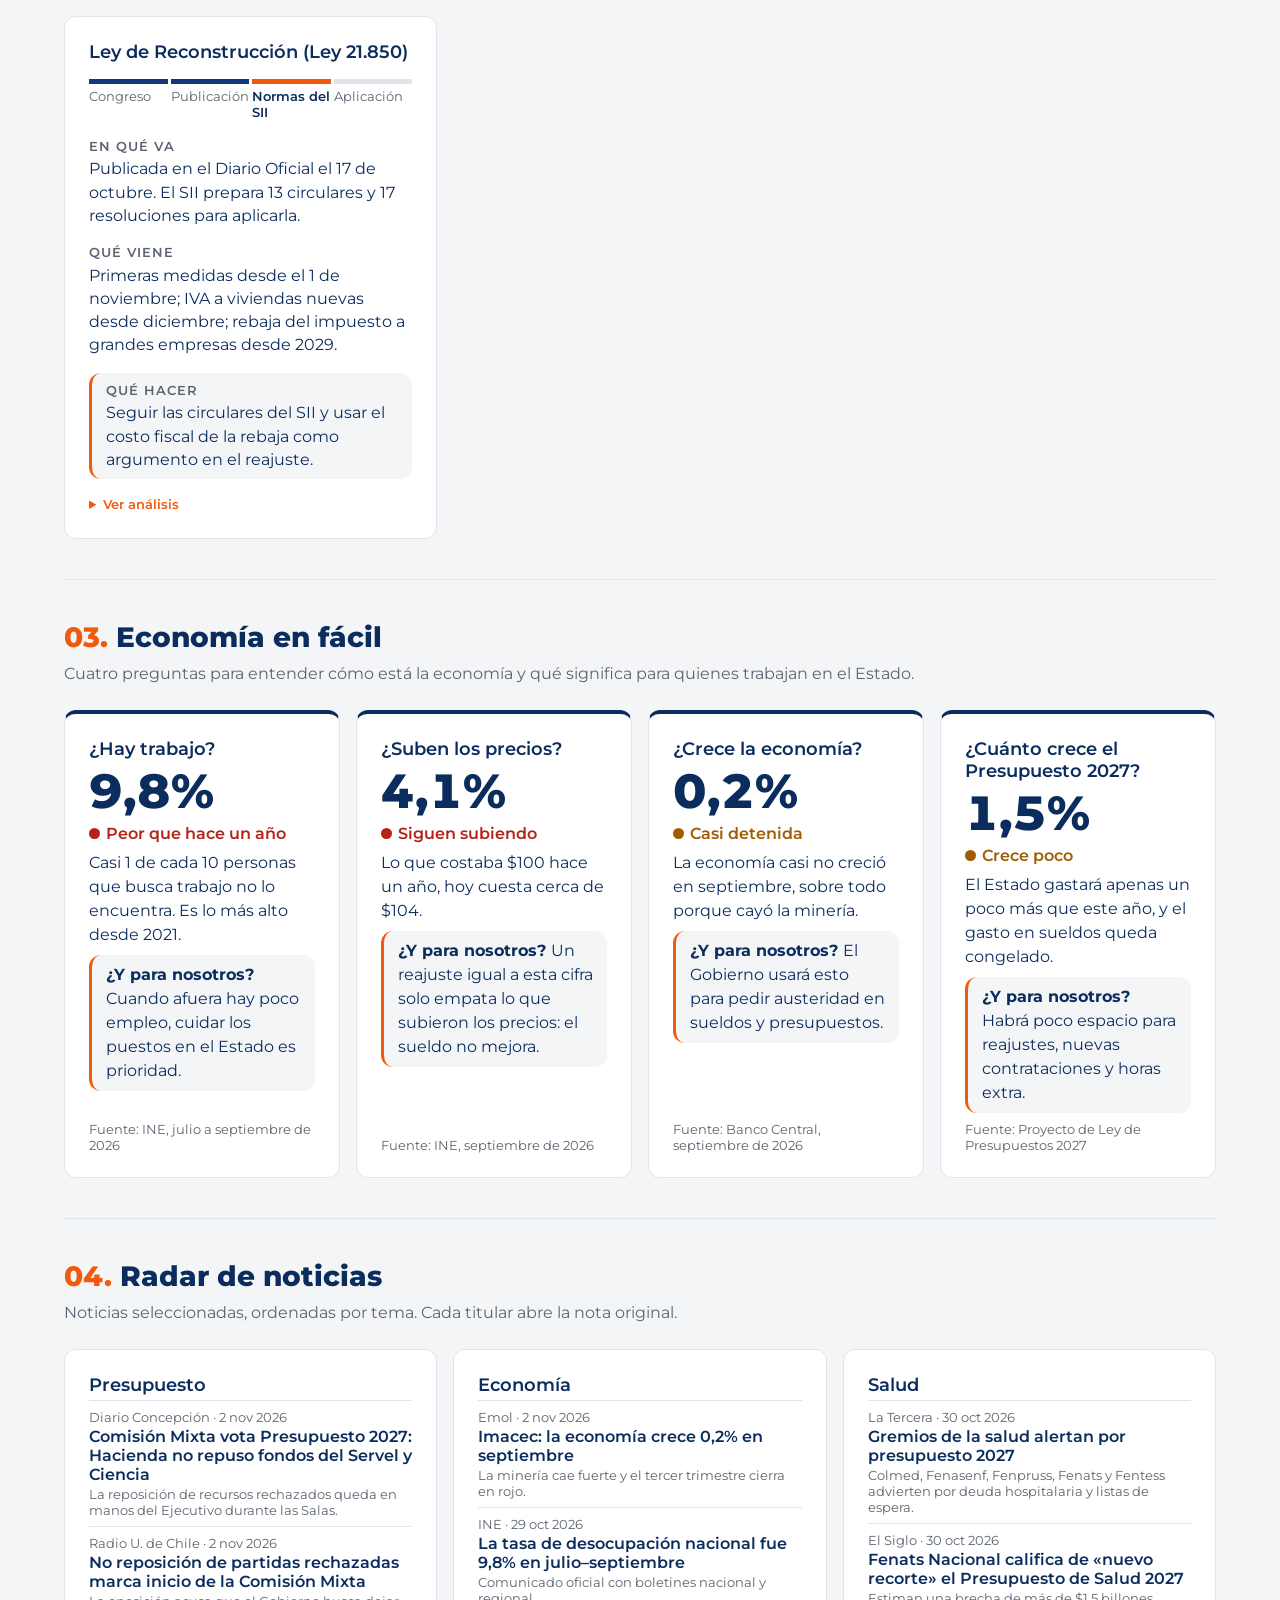
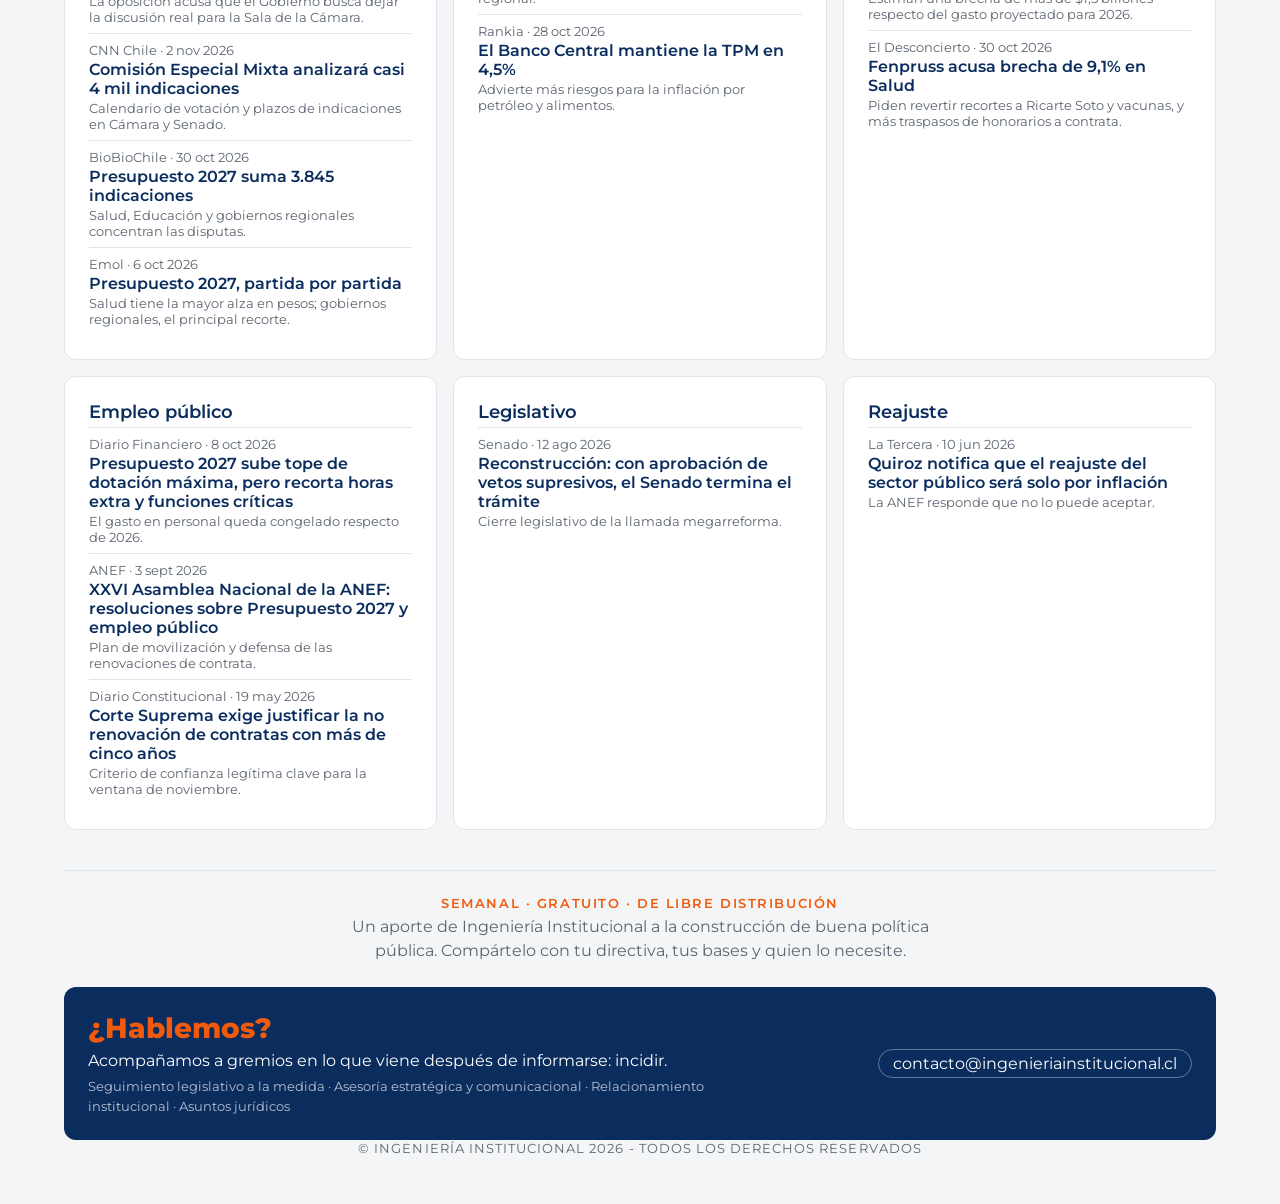
==== commit 9ce2fab2: "Nuevo encuadre: informe semanal para dirigentes sindicales Co-Authored-By: Claude Opus 5.5 <noreply@" ====
--- a/index.html
+++ b/index.html
@@ -4,7 +4,7 @@
 <meta charset="utf-8">
 <meta name="viewport" content="width=device-width, initial-scale=1">
 <title>Informe de Contingencia · Ingeniería Institucional</title>
-<meta name="description" content="Resumen político, seguimiento legislativo, economía en fácil y radar de noticias para gremios del sector público. Producto gratuito de libre distribución.">
+<meta name="description" content="Lo que todo dirigente sindical, nacional y regional, necesita saber para empezar la semana. Un aporte de libre distribución de Ingeniería Institucional.">
 <link rel="icon" href="assets/logo.png">
 <link rel="preconnect" href="https://fonts.googleapis.com">
 <link href="https://fonts.googleapis.com/css2?family=Montserrat:wght@400;500;600;700;800&display=swap" rel="stylesheet">
@@ -136,13 +136,13 @@
 <div class="ic">
   <div class="ic-top">
     <img class="ic-logo" alt="Ingeniería Institucional" src="assets/logo.png">
-    <span class="ic-top-tag">Informe para gremios del sector público</span>
+    <span class="ic-top-tag">Informe semanal para dirigentes sindicales</span>
   </div>
   <header class="ic-hero">
-    <div class="ic-kicker">Edición N° 1 · Semana del 2 de noviembre de 2026</div>
+    <div class="ic-kicker">Edición N° 1 · 2 al 6 de noviembre de 2026</div>
     <h1 class="ic-title">Informe de Contingencia</h1>
     <div class="ic-rule"></div>
-    <p class="ic-meta">Resumen político, seguimiento legislativo, economía en fácil y radar de noticias para gremios del sector público.</p>
+    <p class="ic-meta">Lo que todo dirigente sindical, nacional y regional, necesita saber para empezar la semana.</p>
   </header>
 
 
@@ -197,8 +197,8 @@
 
   <footer>
     <div class="ic-free">
-      <span class="ic-free-tag">Producto gratuito · De libre distribución</span>
-      <p>Este informe es un aporte de Ingeniería Institucional a las organizaciones del sector público. Compártelo con tu directiva, tus bases y quien lo necesite.</p>
+      <span class="ic-free-tag">Semanal · Gratuito · De libre distribución</span>
+      <p>Un aporte de Ingeniería Institucional a la construcción de buena política pública. Compártelo con tu directiva, tus bases y quien lo necesite.</p>
     </div>
     <div class="ic-foot">
       <div class="ic-foot-text">
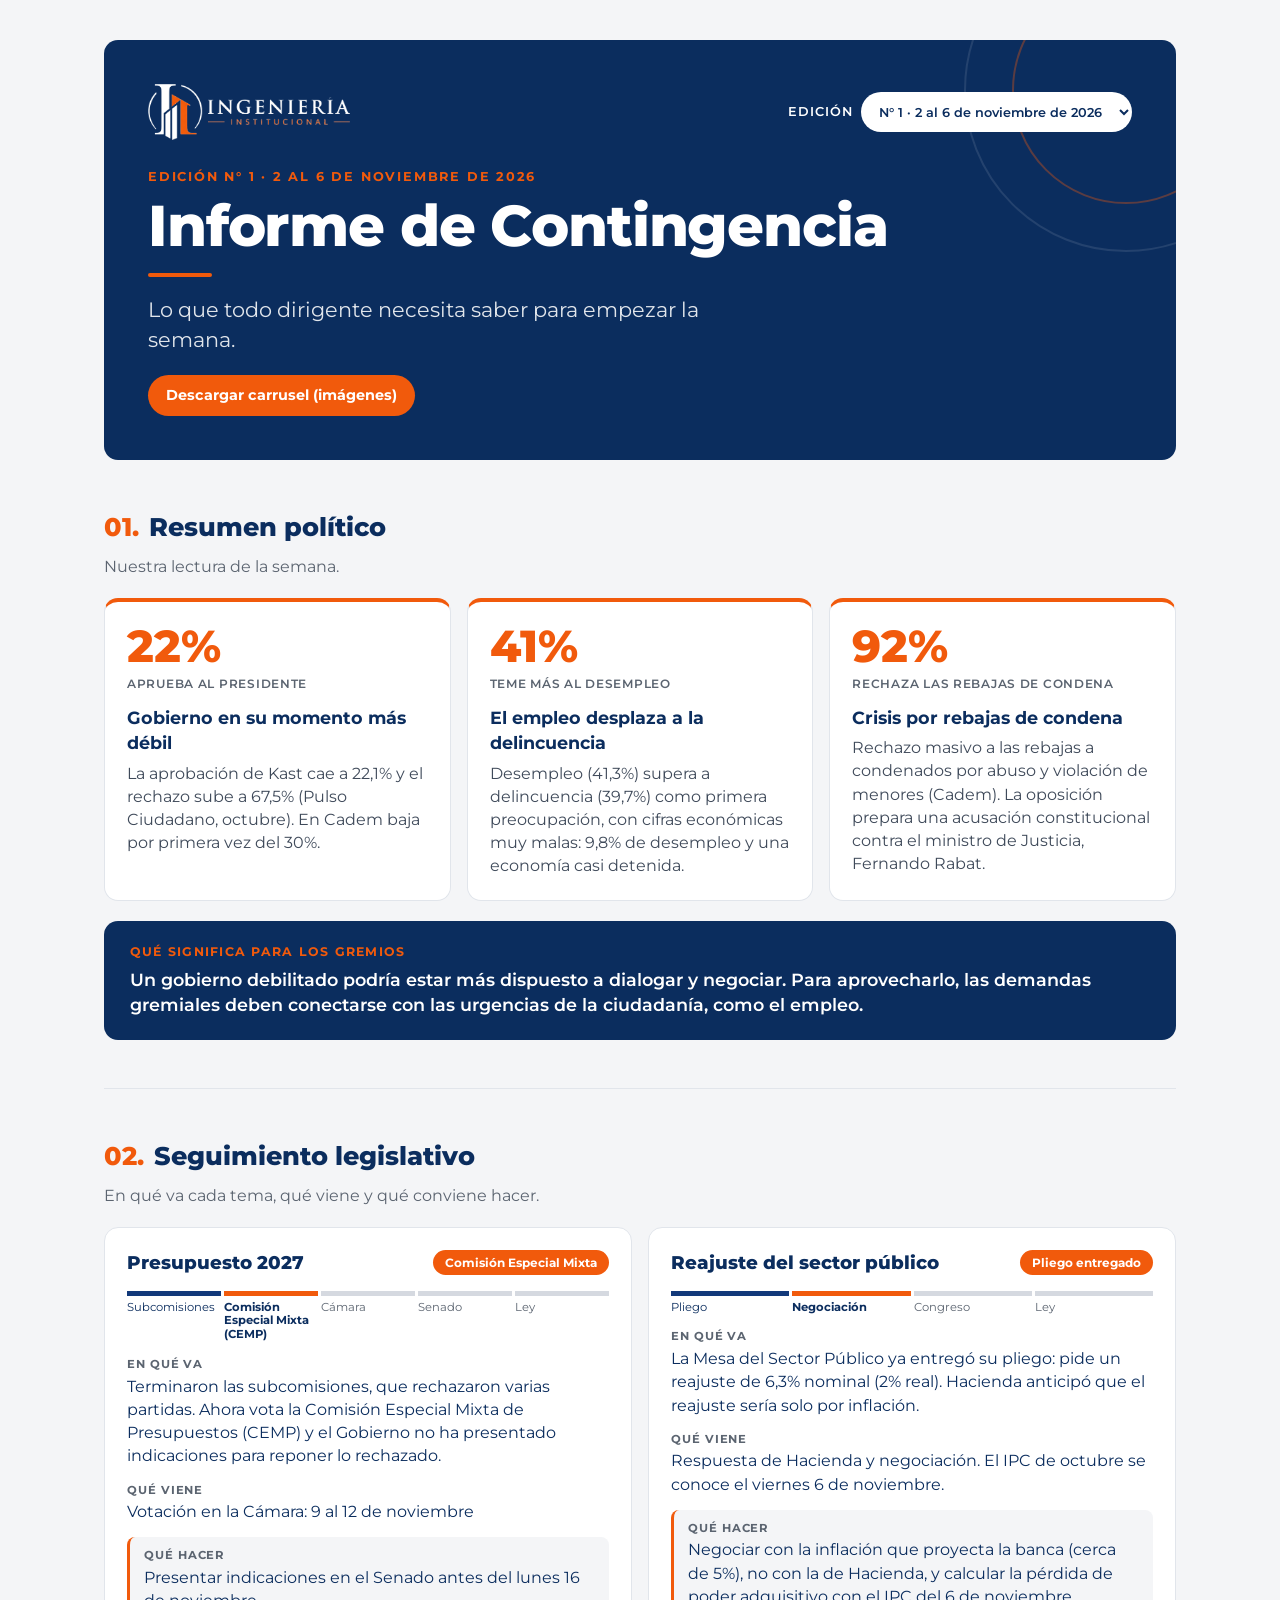
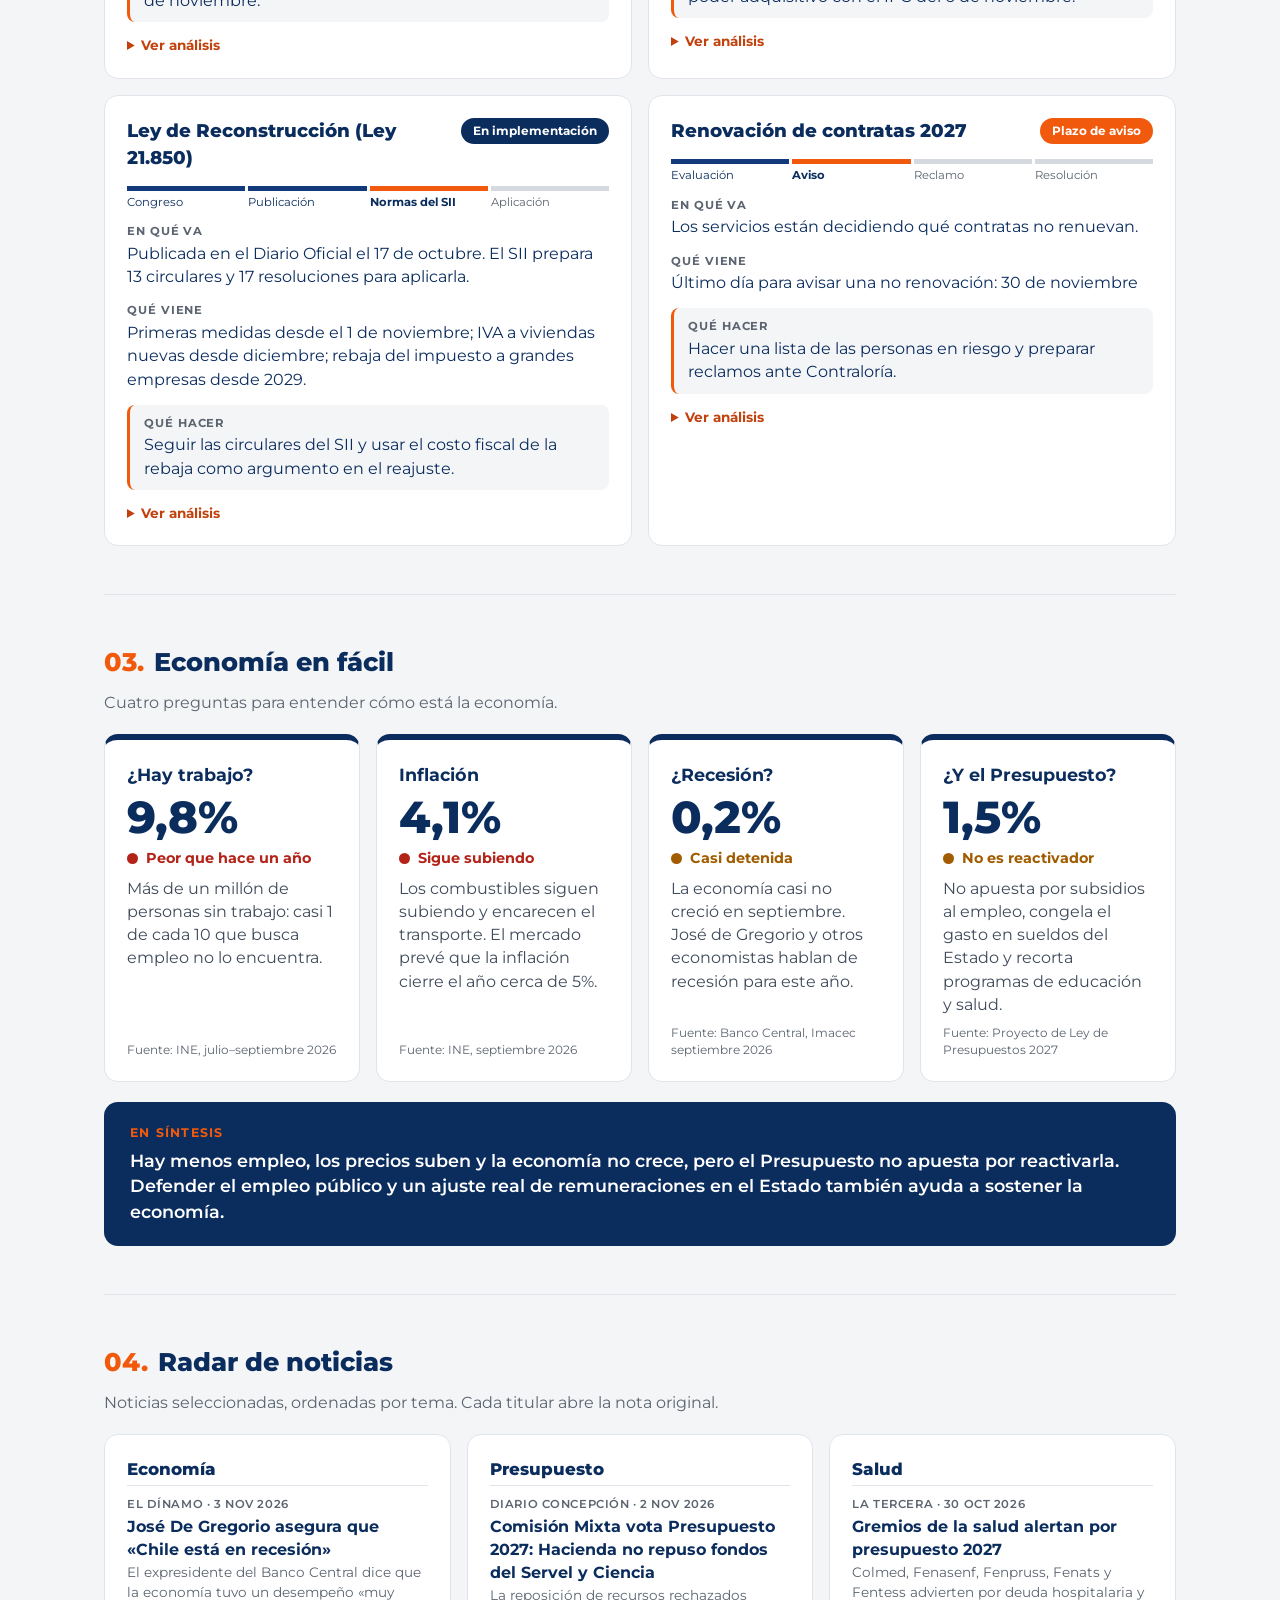
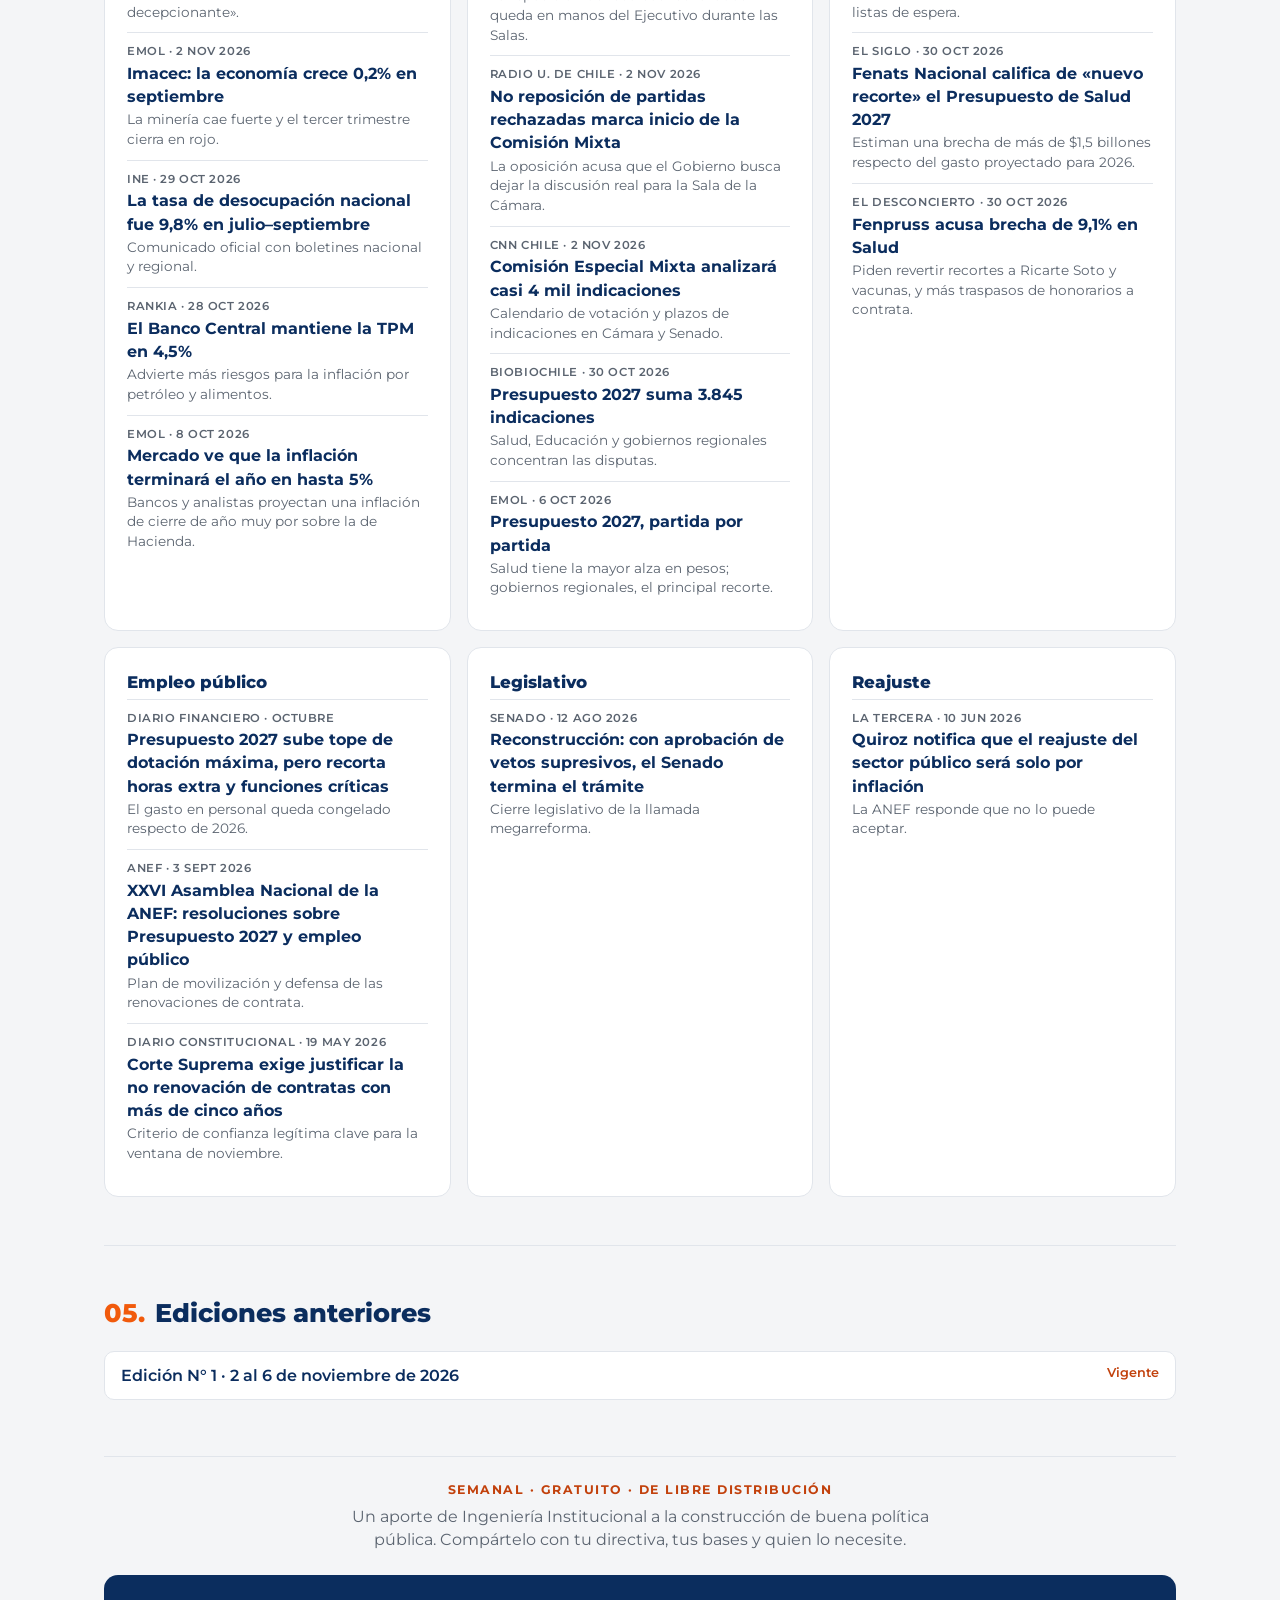
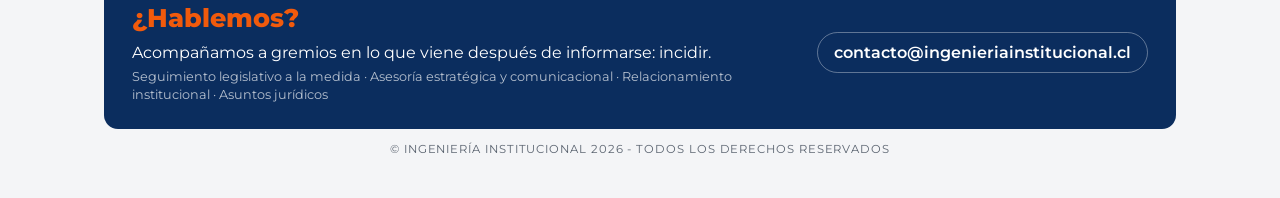
==== commit 76747423: "Sistema de ediciones semanales: archivo, carrusel automático y guía editorial Co-Authored-By: Claude" ====
--- a/index.html
+++ b/index.html
@@ -4,196 +4,63 @@
 <meta charset="utf-8">
 <meta name="viewport" content="width=device-width, initial-scale=1">
 <title>Informe de Contingencia · Ingeniería Institucional</title>
-<meta name="description" content="Lo que todo dirigente sindical, nacional y regional, necesita saber para empezar la semana. Un aporte de libre distribución de Ingeniería Institucional.">
-<link rel="icon" href="assets/logo.png">
-<link rel="preconnect" href="https://fonts.googleapis.com">
-<link href="https://fonts.googleapis.com/css2?family=Montserrat:wght@400;500;600;700;800&display=swap" rel="stylesheet">
-<link rel="stylesheet" href="assets/base.css">
-<script src="assets/dash.js"></script>
+<meta name="description" content="Lo que todo dirigente necesita saber para empezar la semana. Un aporte semanal y de libre distribución de Ingeniería Institucional.">
+<link rel="icon" href="assets/logo-color.png">
+<link rel="stylesheet" href="assets/fonts.css">
+<link rel="stylesheet" href="assets/site.css">
 </head>
 <body>
-<div id="dash-root">
-<style>
-  .ic { --ii-navy: #0B2D5E; --ii-navy-2: #12397A; --ii-orange: #F15A0C; --ii-gray: #5B6470; font-family: var(--font-anthropic-sans); color: var(--color-fg); max-width: 72rem; margin-inline: auto; }
-  .ic h1, .ic h2, .ic h3, .ic p { margin: 0; }
-
-  /* Encabezado de marca */
-  .ic-top { display: flex; flex-wrap: wrap; align-items: center; justify-content: space-between; gap: var(--cds-gap-md); background: #fff; border: 1px solid var(--color-border-line); border-bottom: 0; border-radius: var(--cds-radius) var(--cds-radius) 0 0; padding: var(--cds-pad-md) var(--cds-pad-lg); }
-  .ic-logo { height: 52px; width: auto; display: block; }
-  .ic-top-tag { color: var(--ii-navy); font-size: var(--cds-font-size-caption); letter-spacing: .14em; text-transform: uppercase; font-weight: var(--cds-font-weight-medium); }
-  .ic-hero { background: var(--ii-navy); color: #fff; border-radius: 0 0 var(--cds-radius) var(--cds-radius); padding: var(--cds-pad-xl) var(--cds-pad-lg); position: relative; overflow: hidden; }
-  .ic-hero::after { content: ""; position: absolute; right: -3rem; top: -3rem; width: 12rem; height: 12rem; border: 2px solid rgba(255,255,255,.12); border-radius: 50%; }
-  .ic-kicker { color: var(--ii-orange); font-size: var(--cds-font-size-caption); letter-spacing: .14em; text-transform: uppercase; font-weight: var(--cds-font-weight-medium); }
-  .ic-title { font-family: var(--font-anthropic-serif); font-weight: 400; font-size: calc(var(--cds-font-size-title) * 1.6); line-height: 1.1; margin-top: var(--cds-gap-xs); }
-  .ic-rule { width: 4rem; height: 3px; background: var(--ii-orange); margin: var(--cds-gap-md) 0; }
-  .ic-meta { color: rgba(255,255,255,.78); font-size: var(--cds-font-size-caption); }
-
-  /* Lo que hay que saber */
-  .ic-key { margin-top: var(--cds-gap-lg); display: grid; gap: var(--cds-gap-md); grid-template-columns: repeat(auto-fit, minmax(min(100%, 18rem), 1fr)); }
-  .ic-key-item { background: var(--color-panel); border: 1px solid var(--color-border-line); border-top: 4px solid var(--ii-orange); border-radius: var(--cds-radius); padding: var(--cds-pad-lg); display: grid; gap: var(--cds-gap-xs); align-content: start; }
-  .ic-key-n { font-family: var(--font-anthropic-serif); color: var(--ii-orange); font-size: var(--cds-font-size-title); line-height: 1; }
-  .ic-key-item h3 { font-size: var(--cds-font-size-body); font-weight: var(--cds-font-weight-medium); }
-  .ic-key-item p { color: var(--color-fg-muted); line-height: 1.5; }
-
-  /* Pestañas */
-  .ic-tabs { display: flex; flex-wrap: wrap; gap: var(--cds-gap-xs); margin: var(--cds-gap-xl) 0 var(--cds-gap-lg); border-bottom: 1px solid var(--color-border-line); }
-  .ic-tab { font: inherit; background: none; border: 0; border-bottom: 3px solid transparent; padding: var(--cds-pad-sm) var(--cds-pad-md); color: var(--color-fg-muted); cursor: pointer; margin-bottom: -1px; text-transform: uppercase; letter-spacing: .06em; font-size: var(--cds-font-size-caption); font-weight: var(--cds-font-weight-medium); }
-  .ic-tab b { color: var(--ii-orange); margin-right: 4px; font-weight: var(--cds-font-weight-medium); }
-  .ic-tab[aria-selected="true"] { color: var(--color-fg); border-bottom-color: var(--ii-orange); }
-
-  .ic-panel { display: grid; gap: var(--cds-gap-lg); }
-  .ic-panel[hidden] { display: none; }
-  .ic-panel + .ic-panel { margin-top: var(--cds-gap-xl); padding-top: var(--cds-gap-xl); border-top: 1px solid var(--color-border-line); }
-  .ic-panel:first-of-type { margin-top: var(--cds-gap-xl); }
-  .ic-pol { display: grid; gap: var(--cds-gap-md); grid-template-columns: repeat(auto-fit, minmax(min(100%, 18rem), 1fr)); }
-  .ic-pol-item { display: flex; flex-direction: column; gap: var(--cds-gap-xs); border-top: 4px solid var(--ii-orange); }
-  .ic-pol-num { font-family: var(--font-anthropic-serif); color: var(--ii-orange); font-size: calc(var(--cds-font-size-title) * 1.7); line-height: 1; }
-  .ic-pol-lab { font-size: var(--cds-font-size-caption); color: var(--color-fg-muted); text-transform: uppercase; letter-spacing: .06em; margin-bottom: var(--cds-gap-sm); }
-  .ic-pol-item h3 { font-size: var(--cds-font-size-heading); font-weight: var(--cds-font-weight-medium); }
-  .ic-pol-item p { color: var(--color-fg-muted); line-height: 1.5; }
-  .ic-pol-so { background: var(--ii-navy); color: #fff; border-radius: var(--cds-radius); padding: var(--cds-pad-lg); display: grid; gap: var(--cds-gap-xs); }
-  .ic-pol-so span { color: var(--ii-orange); font-size: var(--cds-font-size-caption); text-transform: uppercase; letter-spacing: .1em; font-weight: var(--cds-font-weight-medium); }
-  .ic-pol-so p { font-size: var(--cds-font-size-heading); line-height: 1.45; }
-  .ic-sec { display: flex; align-items: baseline; gap: var(--cds-gap-sm); }
-  .ic-sec-n { font-family: var(--font-anthropic-serif); color: var(--ii-orange); font-size: var(--cds-font-size-title); }
-  .ic-sec h2 { font-size: var(--cds-font-size-title); font-weight: 400; font-family: var(--font-anthropic-serif); }
-  .ic-sec + .ic-intro { margin-top: calc(var(--cds-gap-md) * -1); }
-  .ic-intro { color: var(--color-fg-muted); line-height: 1.5; }
-  .ic-card { background: var(--color-panel); border: 1px solid var(--color-border-line); border-radius: var(--cds-radius); padding: var(--cds-pad-lg); }
-
-  /* Lectura */
-  .ic-read { border-left: 4px solid var(--ii-navy); display: grid; gap: var(--cds-gap-sm); }
-  .ic-read h3, .ic-sub { font-size: var(--cds-font-size-caption); text-transform: uppercase; letter-spacing: .1em; color: var(--ii-orange); font-weight: var(--cds-font-weight-medium); }
-  .ic-read ul { margin: 0; padding-left: 1.1rem; display: grid; gap: var(--cds-gap-xs); line-height: 1.5; }
-
-  /* Frentes */
-  .ic-list { display: grid; gap: var(--cds-gap-md); grid-template-columns: repeat(auto-fit, minmax(min(100%, 22rem), 1fr)); min-height: 10rem; }
-  .ic-f { display: grid; gap: var(--cds-gap-md); align-content: start; }
-  .ic-f-head { display: flex; justify-content: space-between; align-items: start; gap: var(--cds-gap-sm); }
-  .ic-f-title { font-size: var(--cds-font-size-heading); font-weight: var(--cds-font-weight-medium); }
-  .ic-chip { flex: none; font-size: var(--cds-font-size-caption); padding: 2px 10px; border-radius: 999px; font-weight: var(--cds-font-weight-medium); white-space: nowrap; }
-  .ic-chip.alto { background: var(--ii-orange); color: #fff; }
-  .ic-chip.medio { background: var(--ii-gray); color: #fff; }
-  .ic-steps { display: grid; grid-auto-flow: column; grid-auto-columns: 1fr; gap: 3px; }
-  .ic-step { font-size: var(--cds-font-size-caption); color: var(--color-fg-muted); border-top: 5px solid var(--color-border-line); padding-top: 5px; line-height: 1.2; }
-  .ic-step.done { border-top-color: var(--ii-navy-2); }
-  .ic-step.now { border-top-color: var(--ii-orange); color: var(--color-fg); font-weight: var(--cds-font-weight-medium); }
-  .ic-f-row { display: grid; gap: 2px; line-height: 1.45; }
-  .ic-f-lab { font-size: var(--cds-font-size-caption); text-transform: uppercase; letter-spacing: .08em; color: var(--color-fg-muted); font-weight: var(--cds-font-weight-medium); }
-  .ic-f-do { background: var(--color-bg); border-left: 3px solid var(--ii-orange); border-radius: var(--cds-radius); padding: var(--cds-pad-sm) var(--cds-pad-md); }
-  .ic-f details { font-size: var(--cds-font-size-caption); color: var(--color-fg-muted); line-height: 1.5; }
-  .ic-f summary { cursor: pointer; color: var(--ii-orange); font-weight: var(--cds-font-weight-medium); }
-  .ic-f details p { margin-top: var(--cds-gap-xs); }
-
-  /* Economía */
-  .ic-grid { display: grid; gap: var(--cds-gap-md); grid-template-columns: repeat(auto-fit, minmax(min(100%, 15rem), 1fr)); min-height: 12rem; }
-  .ic-ind { display: flex; flex-direction: column; gap: var(--cds-gap-sm); border-top: 4px solid var(--ii-navy); }
-  .ic-ind-q { font-size: var(--cds-font-size-heading); font-weight: var(--cds-font-weight-medium); }
-  .ic-ind-val { font-family: var(--font-anthropic-serif); font-weight: 400; font-size: calc(var(--cds-font-size-title) * 1.7); line-height: 1; font-variant-numeric: tabular-nums; }
-  .ic-light { display: inline-flex; align-items: center; gap: 6px; font-weight: var(--cds-font-weight-medium); }
-  .ic-light::before { content: ""; width: .7rem; height: .7rem; border-radius: 50%; background: currentColor; }
-  .ic-light.rojo { color: var(--color-bad); } .ic-light.amarillo { color: var(--color-warn); } .ic-light.verde { color: var(--color-ok); }
-  .ic-ind-facil { line-height: 1.5; }
-  .ic-ind-ti { line-height: 1.5; padding: var(--cds-pad-sm) var(--cds-pad-md); background: var(--color-bg); border-left: 3px solid var(--ii-orange); border-radius: var(--cds-radius); }
-  .ic-ind-src { margin-top: auto; font-size: var(--cds-font-size-caption); color: var(--color-fg-muted); }
-
-  /* Noticias */
-  .ic-news { display: grid; gap: var(--cds-gap-md); grid-template-columns: repeat(auto-fit, minmax(min(100%, 20rem), 1fr)); min-height: 10rem; }
-  .ic-n-group h3 { font-size: var(--cds-font-size-heading); font-weight: var(--cds-font-weight-medium); margin-bottom: var(--cds-gap-xs); }
-  .ic-n-item { display: block; padding: var(--cds-pad-sm) 0; border-top: 1px solid var(--color-border-line); text-decoration: none; color: inherit; }
-  .ic-n-item:hover .ic-n-title { color: var(--ii-orange); }
-  .ic-n-top { font-size: var(--cds-font-size-caption); color: var(--color-fg-muted); }
-  .ic-n-title { font-weight: var(--cds-font-weight-medium); margin: 2px 0; }
-  .ic-n-sum { color: var(--color-fg-muted); font-size: var(--cds-font-size-caption); }
-
-  /* Calendario */
-  .ic-cal { display: grid; min-height: 8rem; }
-  .ic-cal-row { display: grid; grid-template-columns: minmax(5.5rem, 7rem) 1fr; gap: var(--cds-gap-md); padding: var(--cds-pad-sm) 0; border-top: 1px solid var(--color-border-line); align-items: baseline; }
-  .ic-cal-row:first-child { border-top: 0; }
-  .ic-cal-date { font-variant-numeric: tabular-nums; font-weight: var(--cds-font-weight-medium); }
-  .ic-cal-row.week .ic-cal-date { color: var(--ii-orange); }
-  .ic-cal-row.past { opacity: .5; }
-  .ic-cal-tipo { display: inline-block; font-size: var(--cds-font-size-caption); color: var(--color-fg-muted); margin-left: var(--cds-gap-xs); }
-
-  .ic-fail { display: flex; align-items: center; justify-content: center; gap: 8px; color: var(--color-fg-muted); font-size: var(--cds-font-size-caption); min-height: 8rem; grid-column: 1 / -1; }
-  .ic-fail::before { content: ""; width: .375rem; height: .375rem; border-radius: 50%; background: var(--color-bad); }
-
-  /* Cierre */
-  .ic-foot { margin-top: var(--cds-gap-xl); background: var(--ii-navy); color: #fff; border-radius: var(--cds-radius); padding: var(--cds-pad-lg); display: flex; flex-wrap: wrap; justify-content: space-between; align-items: center; gap: var(--cds-gap-md); }
-  .ic-foot-cta { font-family: var(--font-anthropic-serif); font-size: var(--cds-font-size-title); color: var(--ii-orange); }
-  .ic-foot-mail { color: #fff; font-size: var(--cds-font-size-body); border: 1px solid rgba(255,255,255,.35); border-radius: 999px; padding: var(--cds-pad-xs) var(--cds-pad-md); }
-  .ic-foot-text { display: grid; gap: var(--cds-gap-xs); max-width: 40rem; }
-  .ic-foot-lead { color: #fff; line-height: 1.5; }
-  .ic-foot-svc { color: rgba(255,255,255,.7); font-size: var(--cds-font-size-caption); line-height: 1.5; }
-  .ic-free { margin-top: var(--cds-gap-xl); text-align: center; display: grid; gap: var(--cds-gap-xs); justify-items: center; padding: var(--cds-pad-lg); border-top: 1px solid var(--color-border-line); }
-  .ic-free-tag { color: var(--ii-orange); font-size: var(--cds-font-size-caption); letter-spacing: .12em; text-transform: uppercase; font-weight: var(--cds-font-weight-medium); }
-  .ic-free p { color: var(--color-fg-muted); max-width: 38rem; line-height: 1.5; }
-  .ic-free + .ic-foot { margin-top: 0; }
-  .ic-copy { margin-top: var(--cds-gap-sm); text-align: center; font-size: var(--cds-font-size-caption); letter-spacing: .08em; color: var(--color-fg-muted); }
-  [data-dash-source-state=refreshing] { opacity: .5; transition: opacity var(--cds-dur-slow); }
-</style>
-
 <div class="ic">
-  <div class="ic-top">
-    <img class="ic-logo" alt="Ingeniería Institucional" src="assets/logo.png">
-    <span class="ic-top-tag">Informe semanal para dirigentes sindicales</span>
-  </div>
   <header class="ic-hero">
-    <div class="ic-kicker">Edición N° 1 · 2 al 6 de noviembre de 2026</div>
+    <div class="ic-hero-top">
+      <img class="ic-logo" src="assets/logo-blanco.png" alt="Ingeniería Institucional">
+      <label class="ic-select">
+        <span>Edición</span>
+        <select id="ic-ediciones" aria-label="Elegir edición"></select>
+      </label>
+    </div>
+    <div class="ic-kicker" id="ic-kicker">Cargando…</div>
     <h1 class="ic-title">Informe de Contingencia</h1>
     <div class="ic-rule"></div>
-    <p class="ic-meta">Lo que todo dirigente sindical, nacional y regional, necesita saber para empezar la semana.</p>
+    <p class="ic-bajada" id="ic-bajada"></p>
+    <a class="ic-descarga" id="ic-descarga" href="#" hidden>Descargar carrusel (imágenes)</a>
   </header>
 
+  <div class="ic-borrador" id="ic-borrador" hidden>Borrador en revisión: esta edición aún no está publicada.</div>
+  <div class="ic-anterior" id="ic-anterior" hidden>Estás viendo una edición anterior. <a href="./">Ir a la edición vigente</a></div>
 
+  <main id="ic-main">
+    <section class="ic-panel" id="resumen">
+      <div class="ic-sec"><span class="ic-sec-n">01.</span><h2>Resumen político</h2></div>
+      <p class="ic-intro">Nuestra lectura de la semana.</p>
+      <div class="ic-pol" id="ic-pol"></div>
+      <div class="ic-sintesis"><span id="ic-cierre-titulo"></span><p id="ic-cierre"></p></div>
+    </section>
 
-  <section class="ic-panel" id="resumen">
-    <div class="ic-sec"><span class="ic-sec-n">01.</span><h2>Resumen político</h2></div>
-    <p class="ic-intro">Nuestra lectura de la semana.</p>
-    <div class="ic-pol">
-      <article class="ic-card ic-pol-item">
-        <span class="ic-pol-num">22%</span>
-        <span class="ic-pol-lab">aprueba al Presidente</span>
-        <h3>Gobierno en su momento más débil</h3>
-        <p>La aprobación del Presidente Kast cae a 22,1% y el rechazo sube a 67,5% (Pulso Ciudadano, octubre). En Cadem baja por primera vez del 30%.</p>
-      </article>
-      <article class="ic-card ic-pol-item">
-        <span class="ic-pol-num">41%</span>
-        <span class="ic-pol-lab">teme más al desempleo</span>
-        <h3>El empleo desplaza a la delincuencia</h3>
-        <p>El desempleo (41,3%) supera a la delincuencia (39,7%) como primera preocupación (Pulso Ciudadano), con cifras económicas muy malas.</p>
-      </article>
-      <article class="ic-card ic-pol-item">
-        <span class="ic-pol-num">92%</span>
-        <span class="ic-pol-lab">rechaza las rebajas de condena</span>
-        <h3>Crisis por rebajas de condena</h3>
-        <p>Rechazo masivo a las rebajas a condenados por abuso y violación de menores (Cadem). La oposición prepara una acusación constitucional contra el ministro de Justicia, Fernando Rabat.</p>
-      </article>
-    </div>
-    <div class="ic-pol-so">
-      <span>Qué significa para los gremios</span>
-      <p>Un gobierno débil y un Congreso dividido abren espacio para incidir en el Presupuesto y el reajuste. La clave: que los gremios hablen con una sola voz.</p>
-    </div>
-  </section>
+    <section class="ic-panel" id="agenda">
+      <div class="ic-sec"><span class="ic-sec-n">02.</span><h2>Seguimiento legislativo</h2></div>
+      <p class="ic-intro">En qué va cada tema, qué viene y qué conviene hacer.</p>
+      <div class="ic-list" id="ic-frentes"></div>
+    </section>
 
-  <section class="ic-panel" id="agenda">
-    <div class="ic-sec"><span class="ic-sec-n">02.</span><h2>Seguimiento legislativo</h2></div>
-    <p class="ic-intro">En qué va cada tema, qué viene y qué conviene hacer.</p>
-    <div class="ic-list dash-skeleton" data-draw="frentes" data-source="frentes">—</div>
-  </section>
+    <section class="ic-panel" id="economia">
+      <div class="ic-sec"><span class="ic-sec-n">03.</span><h2>Economía en fácil</h2></div>
+      <p class="ic-intro">Cuatro preguntas para entender cómo está la economía.</p>
+      <div class="ic-grid" id="ic-indicadores"></div>
+      <div class="ic-sintesis"><span>En síntesis</span><p id="ic-econ-sintesis"></p></div>
+    </section>
 
-  <section class="ic-panel" id="economia">
-    <div class="ic-sec"><span class="ic-sec-n">03.</span><h2>Economía en fácil</h2></div>
-    <p class="ic-intro">Cuatro preguntas para entender cómo está la economía y qué significa para quienes trabajan en el Estado.</p>
-    <div class="ic-grid dash-skeleton" data-draw="indicadores" data-source="indicadores">—</div>
-  </section>
+    <section class="ic-panel" id="noticias">
+      <div class="ic-sec"><span class="ic-sec-n">04.</span><h2>Radar de noticias</h2></div>
+      <p class="ic-intro">Noticias seleccionadas, ordenadas por tema. Cada titular abre la nota original.</p>
+      <div class="ic-news" id="ic-noticias"></div>
+    </section>
 
-  <section class="ic-panel" id="noticias">
-    <div class="ic-sec"><span class="ic-sec-n">04.</span><h2>Radar de noticias</h2></div>
-    <p class="ic-intro">Noticias seleccionadas, ordenadas por tema. Cada titular abre la nota original.</p>
-    <div class="ic-news dash-skeleton" data-draw="noticias" data-source="noticias">—</div>
-  </section>
-
+    <section class="ic-panel" id="archivo">
+      <div class="ic-sec"><span class="ic-sec-n">05.</span><h2>Ediciones anteriores</h2></div>
+      <ul class="ic-archivo" id="ic-archivo"></ul>
+    </section>
+  </main>
 
   <footer>
     <div class="ic-free">
@@ -206,101 +73,12 @@
         <p class="ic-foot-lead">Acompañamos a gremios en lo que viene después de informarse: incidir.</p>
         <p class="ic-foot-svc">Seguimiento legislativo a la medida · Asesoría estratégica y comunicacional · Relacionamiento institucional · Asuntos jurídicos</p>
       </div>
-      <span class="ic-foot-mail">contacto@ingenieriainstitucional.cl</span>
+      <a class="ic-foot-mail" href="mailto:contacto@ingenieriainstitucional.cl">contacto@ingenieriainstitucional.cl</a>
     </div>
     <p class="ic-copy">© INGENIERÍA INSTITUCIONAL 2026 - TODOS LOS DERECHOS RESERVADOS</p>
   </footer>
 </div>
-
-<script>
-  window.ic = {
-    el(tag, cls, text) { const e = document.createElement(tag); if (cls) e.className = cls; if (text != null) e.textContent = text; return e; },
-    num(v) { return Number(v).toLocaleString('es-CL', { maximumFractionDigits: 2 }); },
-    day(s) { return new Date(String(s).slice(0, 10) + 'T12:00:00'); },
-    ready(box, id) {
-      const d = dash.data(id);
-      box.replaceChildren();
-      if (d.status === 'ok') { box.classList.remove('dash-skeleton'); return true; }
-      if (d.status === 'loading') { box.classList.add('dash-skeleton'); box.textContent = '—'; return false; }
-      box.classList.remove('dash-skeleton');
-      box.append(window.ic.el('div', 'ic-fail', 'No se pudo cargar'));
-      return false;
-    }
-  };
-</script>
-
-<script>
-  dash.draw('frentes', (box) => {
-    if (!window.ic.ready(box, 'frentes')) return;
-    const { el } = window.ic;
-    dash.data('frentes').data.forEach((r) => {
-      const card = el('article', 'ic-card ic-f');
-      const head = el('div', 'ic-f-head');
-      head.append(el('h3', 'ic-f-title', r.frente));
-      card.append(head);
-
-      const pasos = String(r.pasos || '').split('|').filter(Boolean);
-      const actual = Number(r.paso_actual);
-      const steps = el('div', 'ic-steps');
-      steps.setAttribute('aria-label', 'Etapa actual: ' + (pasos[actual - 1] || ''));
-      pasos.forEach((p, i) => steps.append(el('div', 'ic-step' + (i + 1 < actual ? ' done' : i + 1 === actual ? ' now' : ''), p)));
-      card.append(steps);
-
-      const row = (label, text, cls) => { const d = el('div', 'ic-f-row' + (cls ? ' ' + cls : '')); d.append(el('span', 'ic-f-lab', label), el('span', null, text)); return d; };
-      card.append(row('En qué va', r.en_que_va), row('Qué viene', r.que_viene), row('Qué hacer', r.que_hacer, 'ic-f-do'));
-
-      if (r.detalle) {
-        const det = el('details');
-        det.append(el('summary', null, 'Ver análisis'), el('p', null, r.detalle));
-        card.append(det);
-      }
-      box.append(card);
-    });
-  });
-</script>
-
-<script>
-  dash.draw('indicadores', (box) => {
-    if (!window.ic.ready(box, 'indicadores')) return;
-    const { el, num } = window.ic;
-    dash.data('indicadores').data.forEach((r) => {
-      const card = el('article', 'ic-card ic-ind');
-      card.append(el('h3', 'ic-ind-q', r.pregunta));
-      card.append(el('span', 'ic-ind-val', num(r.valor) + (r.unidad || '')));
-      card.append(el('span', 'ic-light ' + String(r.semaforo || ''), r.estado));
-      card.append(el('p', 'ic-ind-facil', r.en_facil));
-      const ti = el('p', 'ic-ind-ti');
-      ti.append(el('b', null, '¿Y para nosotros? '), document.createTextNode(r.para_ti || ''));
-      card.append(ti, el('div', 'ic-ind-src', 'Fuente: ' + r.fuente));
-      box.append(card);
-    });
-  });
-</script>
-
-<script>
-  dash.draw('noticias', (box) => {
-    if (!window.ic.ready(box, 'noticias')) return;
-    const { el, day } = window.ic;
-    const fmt = (s) => day(s).toLocaleDateString('es-CL', { day: 'numeric', month: 'short', year: 'numeric' });
-    const rows = dash.data('noticias').data.slice().sort((a, b) => String(b.fecha).localeCompare(String(a.fecha)));
-    const groups = new Map();
-    rows.forEach((r) => { if (!groups.has(r.tema)) groups.set(r.tema, []); groups.get(r.tema).push(r); });
-    groups.forEach((items, tema) => {
-      const g = el('div', 'ic-card ic-n-group');
-      g.append(el('h3', null, tema));
-      items.forEach((r) => {
-        const a = el('a', 'ic-n-item');
-        const url = String(r.url || '');
-        if (/^https:\/\//.test(url)) { a.href = url; a.target = '_blank'; a.rel = 'noopener noreferrer'; }
-        a.append(el('div', 'ic-n-top', r.medio + ' · ' + fmt(r.fecha)), el('div', 'ic-n-title', r.titulo), el('div', 'ic-n-sum', r.resumen));
-        g.append(a);
-      });
-      box.append(g);
-    });
-  });
-</script>
-
-
-</div>
+<script src="assets/comun.js"></script>
+<script src="assets/site.js"></script>
 </body>
 </html>
--- a/assets/fonts.css
+++ b/assets/fonts.css
@@ -0,0 +1,6 @@
+/* Montserrat incluida en el repositorio (no depende de Google Fonts) */
+@font-face { font-family: 'Montserrat'; font-style: normal; font-weight: 400; font-display: swap; src: url('fonts/montserrat-latin-400-normal.woff2') format('woff2'); }
+@font-face { font-family: 'Montserrat'; font-style: normal; font-weight: 500; font-display: swap; src: url('fonts/montserrat-latin-500-normal.woff2') format('woff2'); }
+@font-face { font-family: 'Montserrat'; font-style: normal; font-weight: 600; font-display: swap; src: url('fonts/montserrat-latin-600-normal.woff2') format('woff2'); }
+@font-face { font-family: 'Montserrat'; font-style: normal; font-weight: 700; font-display: swap; src: url('fonts/montserrat-latin-700-normal.woff2') format('woff2'); }
+@font-face { font-family: 'Montserrat'; font-style: normal; font-weight: 800; font-display: swap; src: url('fonts/montserrat-latin-800-normal.woff2') format('woff2'); }
--- a/assets/site.css
+++ b/assets/site.css
@@ -0,0 +1,105 @@
+:root {
+  --navy: #0B2D5E; --navy-2: #12397A; --orange: #F15A0C; --orange-text: #C2410C; --gray: #5B6470;
+  --fg: #0B2D5E; --muted: #5B6470; --bg: #F4F5F7; --panel: #FFFFFF; --line: #E1E5EB;
+  --bad: #B42318; --warn: #A15C00; --ok: #1A7F4B; --radius: 14px;
+}
+* { box-sizing: border-box; }
+body { margin: 0; background: var(--bg); color: var(--fg); font-family: 'Montserrat', system-ui, sans-serif; line-height: 1.45; }
+.ic { max-width: 72rem; margin: 0 auto; padding: clamp(16px, 4vw, 40px); }
+h1, h2, h3, p { margin: 0; }
+a { color: var(--orange-text); }
+
+/* Encabezado */
+.ic-hero { background: var(--navy); color: #fff; border-radius: var(--radius); padding: clamp(24px, 4vw, 44px); position: relative; overflow: hidden; }
+.ic-hero::before, .ic-hero::after { content: ""; position: absolute; border-radius: 50%; pointer-events: none; }
+.ic-hero::before { right: -7rem; top: -7rem; width: 20rem; height: 20rem; border: 2px solid rgba(255,255,255,.10); }
+.ic-hero::after { right: -4rem; top: -4rem; width: 14rem; height: 14rem; border: 2px solid rgba(241,90,12,.35); }
+.ic-hero-top { display: flex; flex-wrap: wrap; justify-content: space-between; align-items: center; gap: 16px; margin-bottom: 28px; position: relative; z-index: 1; }
+.ic-logo { height: 56px; width: auto; display: block; }
+.ic-select { display: flex; align-items: center; gap: 8px; font-size: .8rem; font-weight: 600; text-transform: uppercase; letter-spacing: .08em; }
+.ic-select select { font: inherit; text-transform: none; letter-spacing: 0; font-weight: 600; color: var(--navy); background: #fff; border: 0; border-radius: 999px; padding: 8px 14px; min-height: 40px; }
+.ic-kicker { color: var(--orange); font-size: .8rem; font-weight: 700; letter-spacing: .14em; text-transform: uppercase; position: relative; }
+.ic-title { font-size: clamp(2.2rem, 6vw, 3.6rem); font-weight: 800; line-height: 1.05; letter-spacing: -.02em; margin-top: 8px; position: relative; }
+.ic-rule { width: 4rem; height: 4px; background: var(--orange); border-radius: 2px; margin: 18px 0; }
+.ic-bajada { font-size: clamp(1.05rem, 2.4vw, 1.3rem); color: rgba(255,255,255,.88); max-width: 40rem; position: relative; }
+.ic-descarga { display: inline-block; margin-top: 20px; background: var(--orange); color: #fff; text-decoration: none; font-weight: 700; font-size: .9rem; border-radius: 999px; padding: 10px 18px; position: relative; }
+.ic-descarga[hidden] { display: none; }
+.ic-borrador, .ic-anterior { margin-top: 16px; border-radius: var(--radius); padding: 12px 18px; font-weight: 600; font-size: .9rem; }
+.ic-borrador { background: #FFF4E5; color: var(--warn); border: 1px solid #F5C98A; }
+.ic-anterior { background: var(--panel); border: 1px solid var(--line); color: var(--muted); }
+[hidden] { display: none !important; }
+
+/* Secciones */
+.ic-panel { display: grid; gap: 20px; margin-top: 48px; }
+.ic-panel + .ic-panel { padding-top: 48px; border-top: 1px solid var(--line); }
+.ic-sec { display: flex; align-items: baseline; gap: 10px; }
+.ic-sec-n { color: var(--orange); font-size: 1.6rem; font-weight: 800; }
+.ic-sec h2 { font-size: 1.6rem; font-weight: 800; }
+.ic-intro { color: var(--muted); margin-top: -10px; }
+.ic-card { background: var(--panel); border: 1px solid var(--line); border-radius: var(--radius); padding: 22px; }
+
+/* Resumen político */
+.ic-pol { display: grid; gap: 16px; grid-template-columns: repeat(auto-fit, minmax(min(100%, 18rem), 1fr)); }
+.ic-pol-item { display: flex; flex-direction: column; gap: 6px; border-top: 4px solid var(--orange); }
+.ic-pol-num { color: var(--orange); font-size: 2.8rem; font-weight: 800; line-height: 1; }
+.ic-pol-lab { font-size: .75rem; color: var(--muted); text-transform: uppercase; letter-spacing: .06em; font-weight: 600; margin-bottom: 6px; }
+.ic-pol-item h3 { font-size: 1.1rem; font-weight: 700; }
+.ic-pol-item p { color: #3F4A5A; }
+.ic-sintesis { background: var(--navy); color: #fff; border-radius: var(--radius); padding: 22px 26px; display: grid; gap: 6px; }
+.ic-sintesis span { color: var(--orange); font-size: .78rem; text-transform: uppercase; letter-spacing: .1em; font-weight: 700; }
+.ic-sintesis p { font-size: 1.1rem; font-weight: 600; line-height: 1.45; }
+
+/* Seguimiento legislativo */
+.ic-list { display: grid; gap: 16px; grid-template-columns: repeat(auto-fit, minmax(min(100%, 22rem), 1fr)); }
+.ic-f { display: grid; gap: 14px; align-content: start; }
+.ic-f-head { display: flex; justify-content: space-between; align-items: flex-start; gap: 10px; }
+.ic-f-title { font-size: 1.15rem; font-weight: 800; }
+.ic-pill { flex: none; font-size: .75rem; font-weight: 700; color: #fff; background: var(--orange); border-radius: 999px; padding: 4px 12px; white-space: nowrap; }
+.ic-pill.azul { background: var(--navy); }
+.ic-steps { display: grid; grid-auto-flow: column; grid-auto-columns: 1fr; gap: 3px; }
+.ic-step { font-size: .72rem; color: var(--muted); border-top: 5px solid #D5D9E0; padding-top: 5px; line-height: 1.2; }
+.ic-step.done { border-top-color: var(--navy-2); color: var(--fg); }
+.ic-step.now { border-top-color: var(--orange); color: var(--fg); font-weight: 700; }
+.ic-f-row { display: grid; gap: 2px; }
+.ic-f-lab { font-size: .72rem; text-transform: uppercase; letter-spacing: .08em; color: var(--muted); font-weight: 700; }
+.ic-f-do { background: var(--bg); border-left: 3px solid var(--orange); border-radius: 8px; padding: 10px 14px; }
+.ic-f details { font-size: .85rem; color: var(--muted); }
+.ic-f summary { cursor: pointer; color: var(--orange-text); font-weight: 700; }
+.ic-f details p { margin-top: 6px; }
+
+/* Economía */
+.ic-grid { display: grid; gap: 16px; grid-template-columns: repeat(auto-fit, minmax(min(100%, 15rem), 1fr)); }
+.ic-ind { display: flex; flex-direction: column; gap: 8px; border-top: 6px solid var(--navy); }
+.ic-ind h3 { font-size: 1.1rem; font-weight: 700; }
+.ic-ind-val { font-size: 2.8rem; font-weight: 800; line-height: 1; }
+.ic-light { display: inline-flex; align-items: center; gap: 8px; font-weight: 700; font-size: .9rem; }
+.ic-light::before { content: ""; width: .7rem; height: .7rem; border-radius: 50%; background: currentColor; }
+.ic-light.rojo { color: var(--bad); } .ic-light.amarillo { color: var(--warn); } .ic-light.verde { color: var(--ok); }
+.ic-ind p { color: #3F4A5A; }
+.ic-ind-src { margin-top: auto; font-size: .75rem; color: var(--muted); }
+
+/* Noticias */
+.ic-news { display: grid; gap: 16px; grid-template-columns: repeat(auto-fit, minmax(min(100%, 20rem), 1fr)); }
+.ic-n-group h3 { font-size: 1.05rem; font-weight: 800; margin-bottom: 4px; }
+.ic-n-item { display: block; padding: 10px 0; border-top: 1px solid var(--line); text-decoration: none; color: inherit; }
+.ic-n-item:hover .ic-n-title { color: var(--orange-text); }
+.ic-n-top { font-size: .72rem; color: var(--muted); text-transform: uppercase; letter-spacing: .05em; font-weight: 600; }
+.ic-n-title { font-weight: 700; margin: 2px 0; }
+.ic-n-sum { color: var(--muted); font-size: .85rem; }
+
+/* Archivo */
+.ic-archivo { list-style: none; margin: 0; padding: 0; display: grid; gap: 8px; }
+.ic-archivo a { display: flex; justify-content: space-between; gap: 12px; background: var(--panel); border: 1px solid var(--line); border-radius: 10px; padding: 12px 16px; text-decoration: none; color: var(--fg); font-weight: 600; }
+.ic-archivo a:hover { border-color: var(--orange); }
+.ic-archivo .actual { color: var(--orange-text); font-size: .8rem; }
+
+/* Cierre */
+.ic-free { margin-top: 56px; text-align: center; display: grid; gap: 6px; justify-items: center; padding: 24px; border-top: 1px solid var(--line); }
+.ic-free-tag { color: var(--orange-text); font-size: .78rem; letter-spacing: .12em; text-transform: uppercase; font-weight: 700; }
+.ic-free p { color: var(--muted); max-width: 38rem; }
+.ic-foot { background: var(--navy); color: #fff; border-radius: var(--radius); padding: 24px 28px; display: flex; flex-wrap: wrap; justify-content: space-between; align-items: center; gap: 16px; }
+.ic-foot-text { display: grid; gap: 4px; max-width: 40rem; }
+.ic-foot-cta { color: var(--orange); font-size: 1.6rem; font-weight: 800; }
+.ic-foot-svc { color: rgba(255,255,255,.7); font-size: .8rem; }
+.ic-foot-mail { color: #fff; border: 1px solid rgba(255,255,255,.35); border-radius: 999px; padding: 8px 16px; text-decoration: none; font-weight: 600; }
+.ic-copy { margin-top: 12px; text-align: center; font-size: .72rem; letter-spacing: .08em; color: var(--muted); }
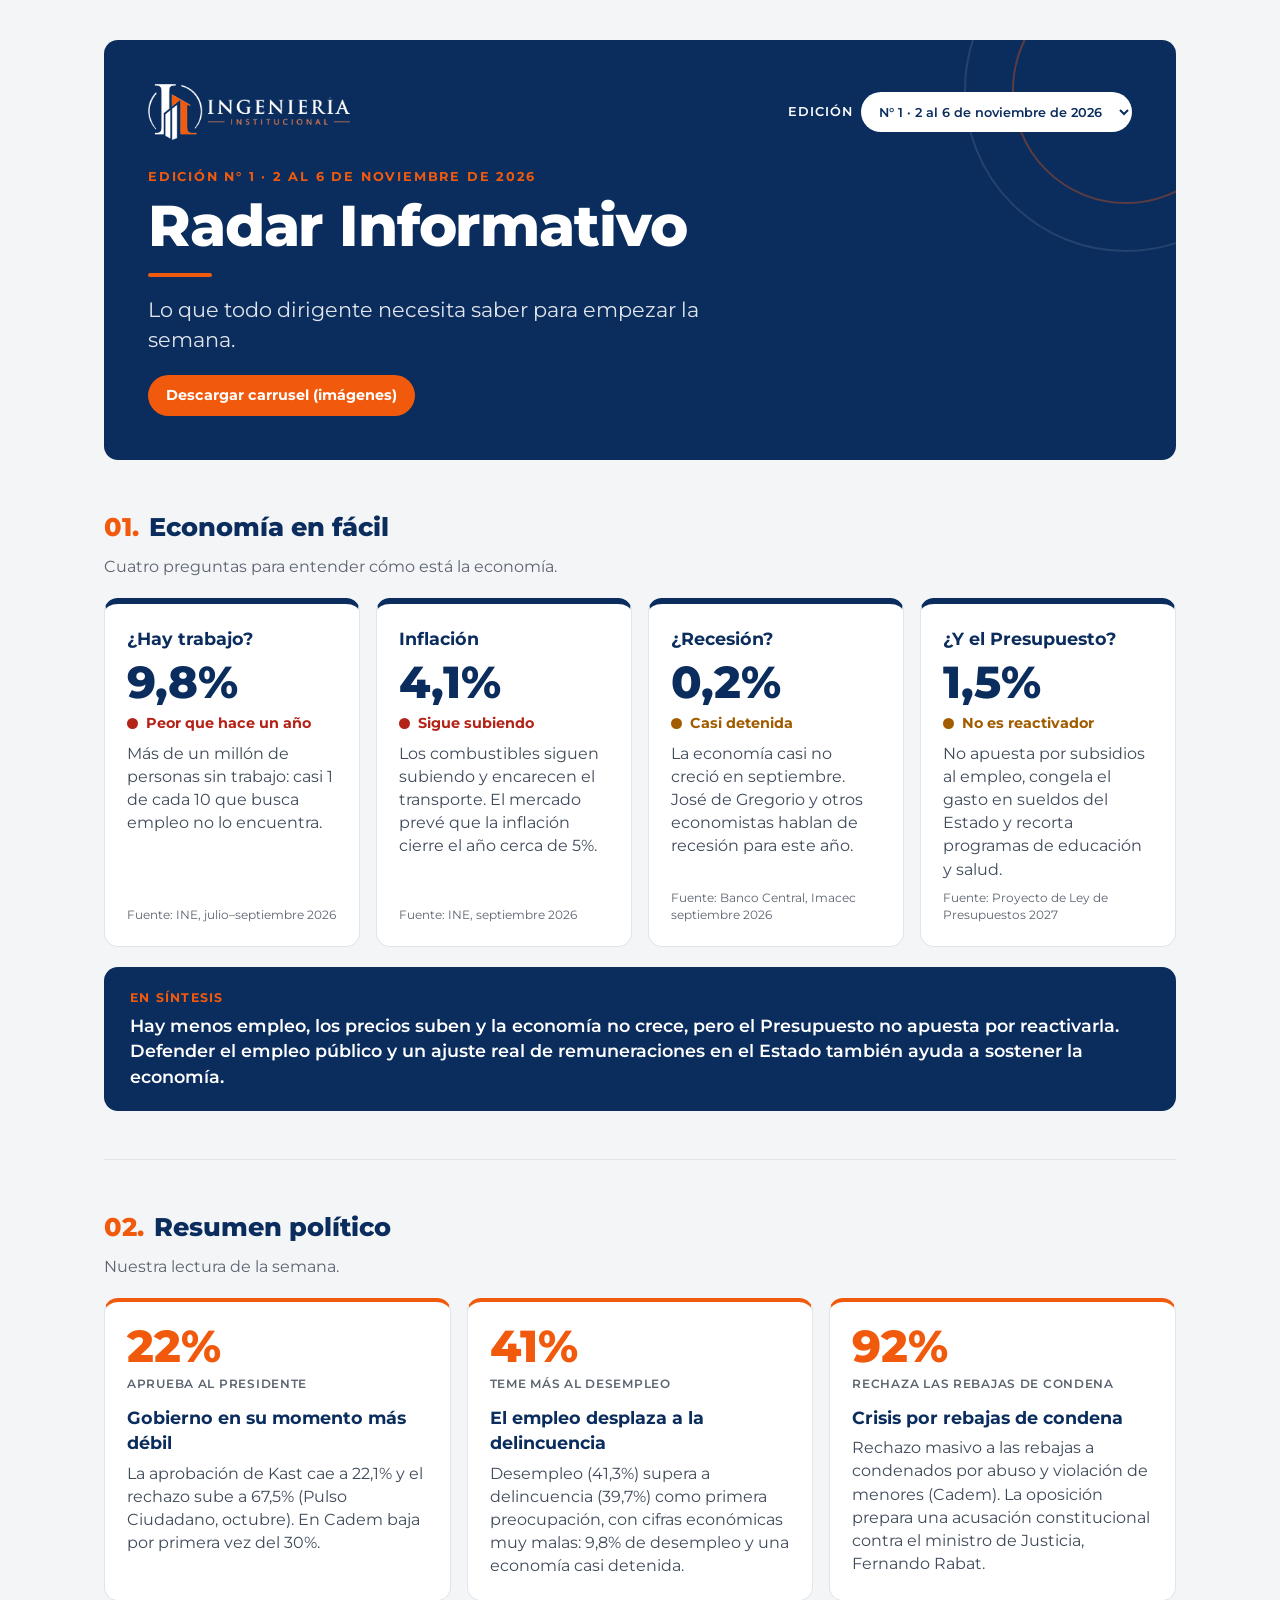
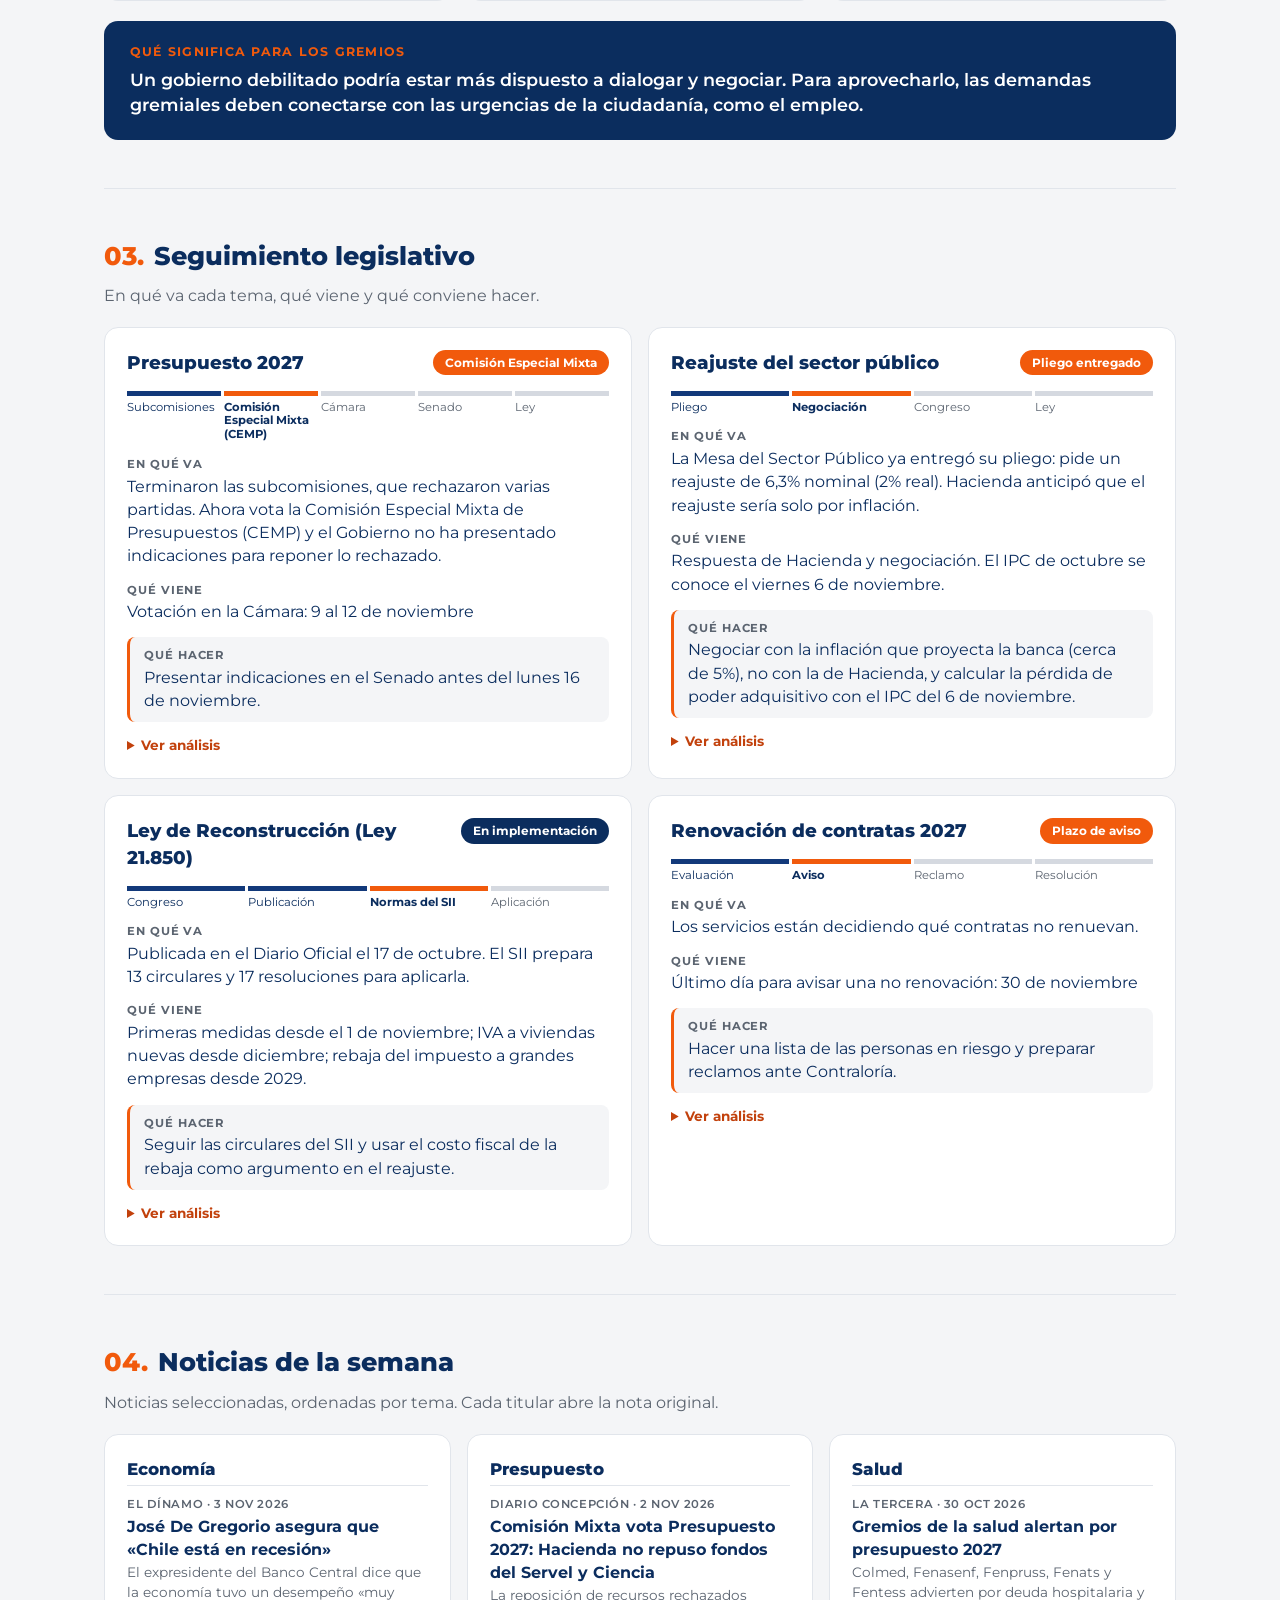
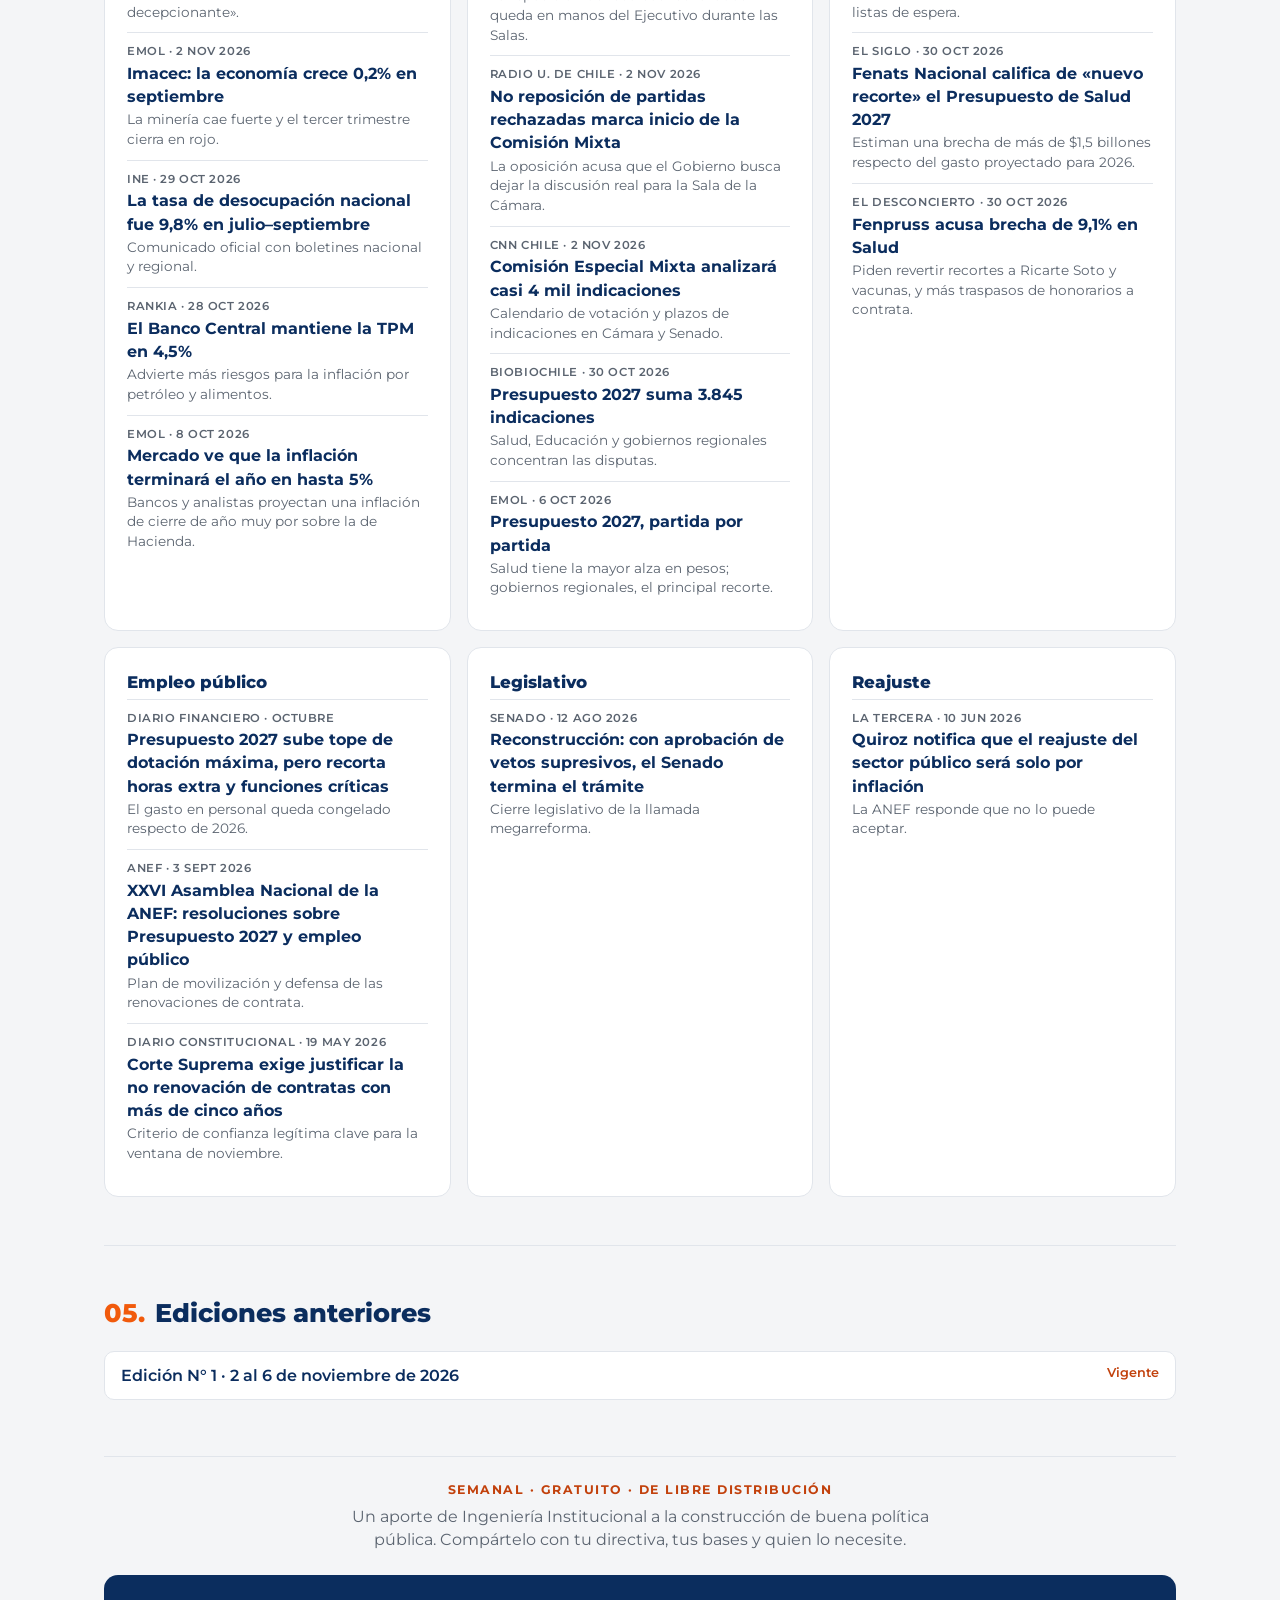
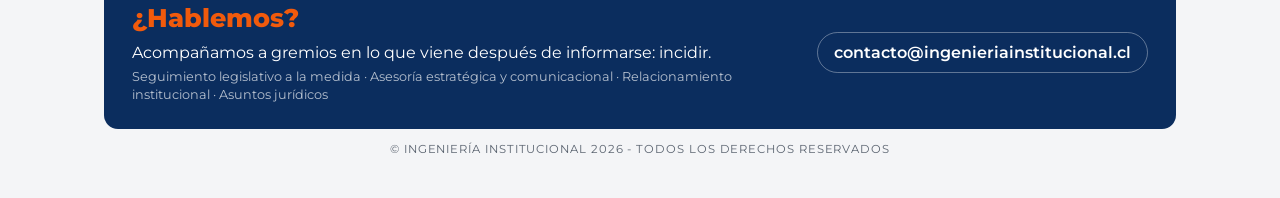
==== commit 4cebb562: "Renombra a Radar Informativo, reordena secciones y aclara el Presupuesto Co-Authored-By: Claude <nor" ====
--- a/index.html
+++ b/index.html
@@ -3,7 +3,7 @@
 <head>
 <meta charset="utf-8">
 <meta name="viewport" content="width=device-width, initial-scale=1">
-<title>Informe de Contingencia · Ingeniería Institucional</title>
+<title>Radar Informativo · Ingeniería Institucional</title>
 <meta name="description" content="Lo que todo dirigente necesita saber para empezar la semana. Un aporte semanal y de libre distribución de Ingeniería Institucional.">
 <link rel="icon" href="assets/logo-color.png">
 <link rel="stylesheet" href="assets/fonts.css">
@@ -20,7 +20,7 @@
       </label>
     </div>
     <div class="ic-kicker" id="ic-kicker">Cargando…</div>
-    <h1 class="ic-title">Informe de Contingencia</h1>
+    <h1 class="ic-title">Radar Informativo</h1>
     <div class="ic-rule"></div>
     <p class="ic-bajada" id="ic-bajada"></p>
     <a class="ic-descarga" id="ic-descarga" href="#" hidden>Descargar carrusel (imágenes)</a>
@@ -30,28 +30,28 @@
   <div class="ic-anterior" id="ic-anterior" hidden>Estás viendo una edición anterior. <a href="./">Ir a la edición vigente</a></div>
 
   <main id="ic-main">
+    <section class="ic-panel" id="economia">
+      <div class="ic-sec"><span class="ic-sec-n">01.</span><h2>Economía en fácil</h2></div>
+      <p class="ic-intro">Cuatro preguntas para entender cómo está la economía.</p>
+      <div class="ic-grid" id="ic-indicadores"></div>
+      <div class="ic-sintesis"><span>En síntesis</span><p id="ic-econ-sintesis"></p></div>
+    </section>
+
     <section class="ic-panel" id="resumen">
-      <div class="ic-sec"><span class="ic-sec-n">01.</span><h2>Resumen político</h2></div>
+      <div class="ic-sec"><span class="ic-sec-n">02.</span><h2>Resumen político</h2></div>
       <p class="ic-intro">Nuestra lectura de la semana.</p>
       <div class="ic-pol" id="ic-pol"></div>
       <div class="ic-sintesis"><span id="ic-cierre-titulo"></span><p id="ic-cierre"></p></div>
     </section>
 
     <section class="ic-panel" id="agenda">
-      <div class="ic-sec"><span class="ic-sec-n">02.</span><h2>Seguimiento legislativo</h2></div>
+      <div class="ic-sec"><span class="ic-sec-n">03.</span><h2>Seguimiento legislativo</h2></div>
       <p class="ic-intro">En qué va cada tema, qué viene y qué conviene hacer.</p>
       <div class="ic-list" id="ic-frentes"></div>
     </section>
 
-    <section class="ic-panel" id="economia">
-      <div class="ic-sec"><span class="ic-sec-n">03.</span><h2>Economía en fácil</h2></div>
-      <p class="ic-intro">Cuatro preguntas para entender cómo está la economía.</p>
-      <div class="ic-grid" id="ic-indicadores"></div>
-      <div class="ic-sintesis"><span>En síntesis</span><p id="ic-econ-sintesis"></p></div>
-    </section>
-
     <section class="ic-panel" id="noticias">
-      <div class="ic-sec"><span class="ic-sec-n">04.</span><h2>Radar de noticias</h2></div>
+      <div class="ic-sec"><span class="ic-sec-n">04.</span><h2>Noticias de la semana</h2></div>
       <p class="ic-intro">Noticias seleccionadas, ordenadas por tema. Cada titular abre la nota original.</p>
       <div class="ic-news" id="ic-noticias"></div>
     </section>
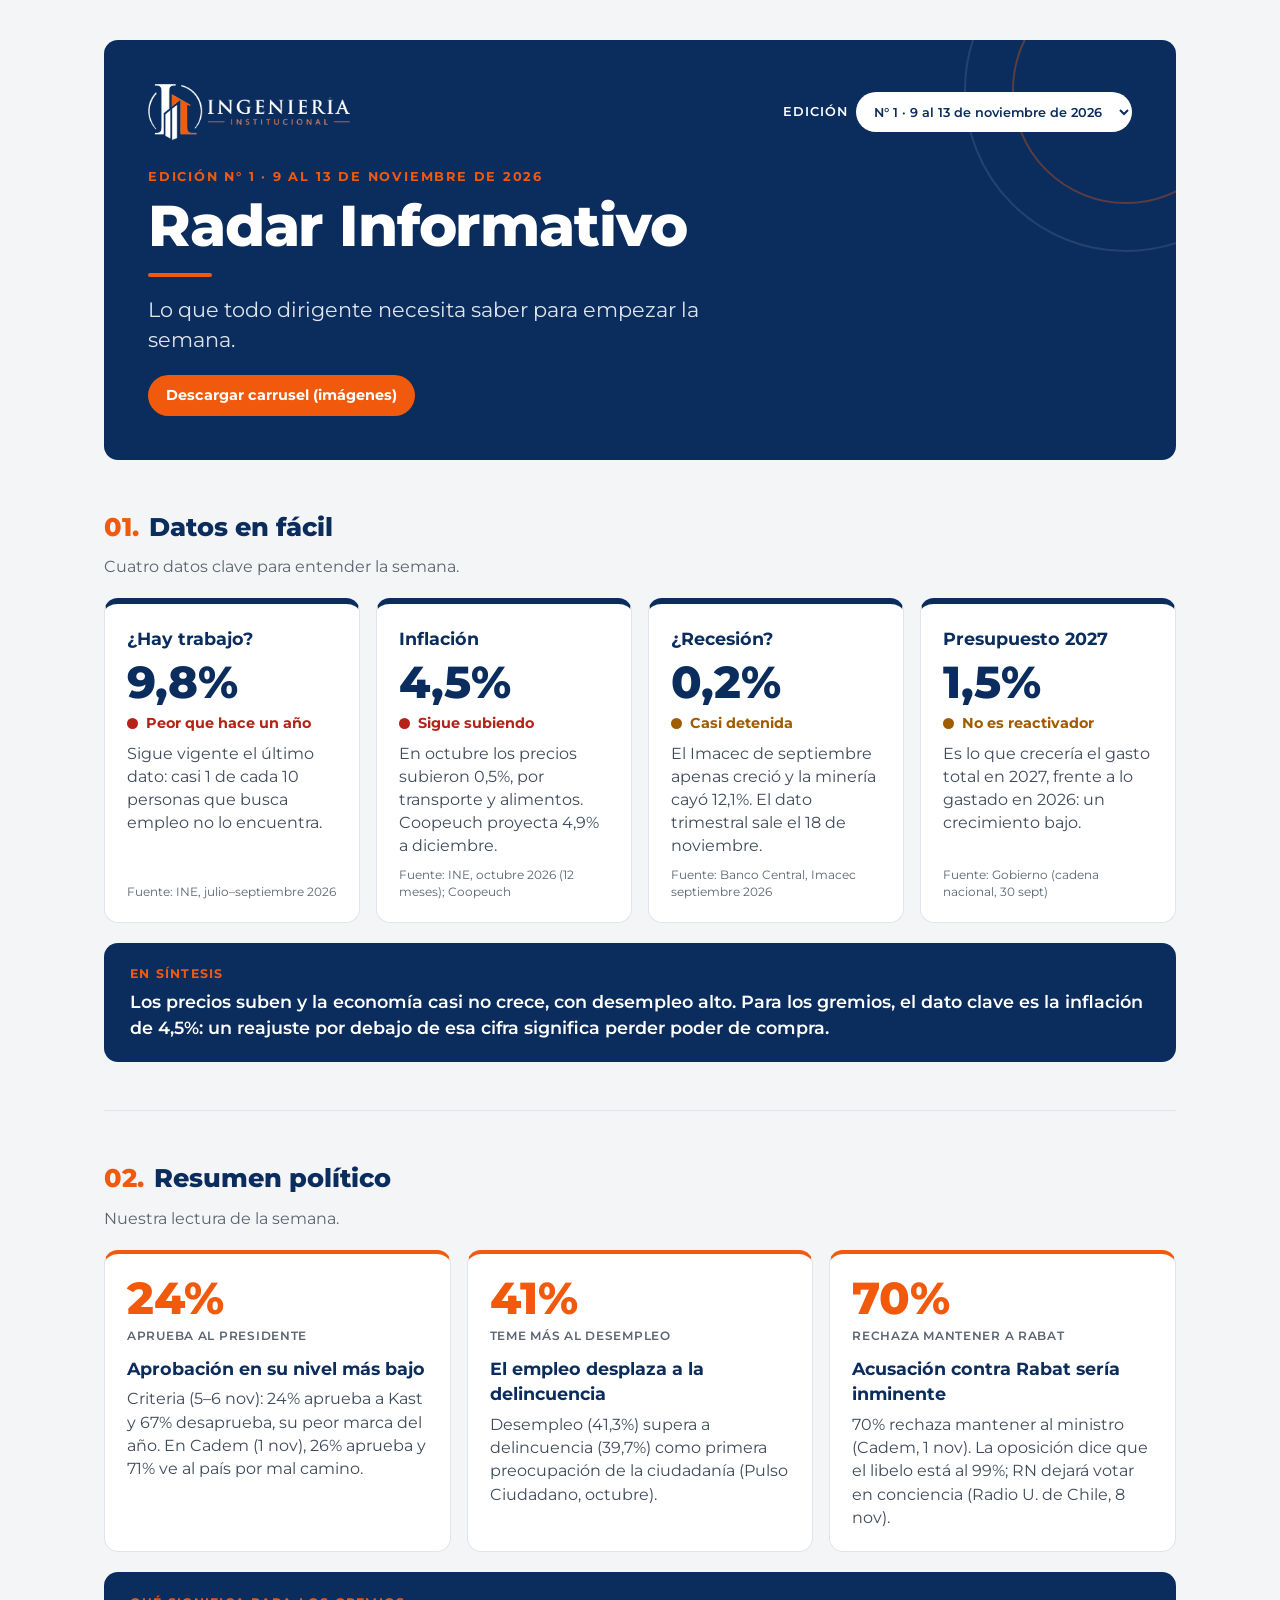
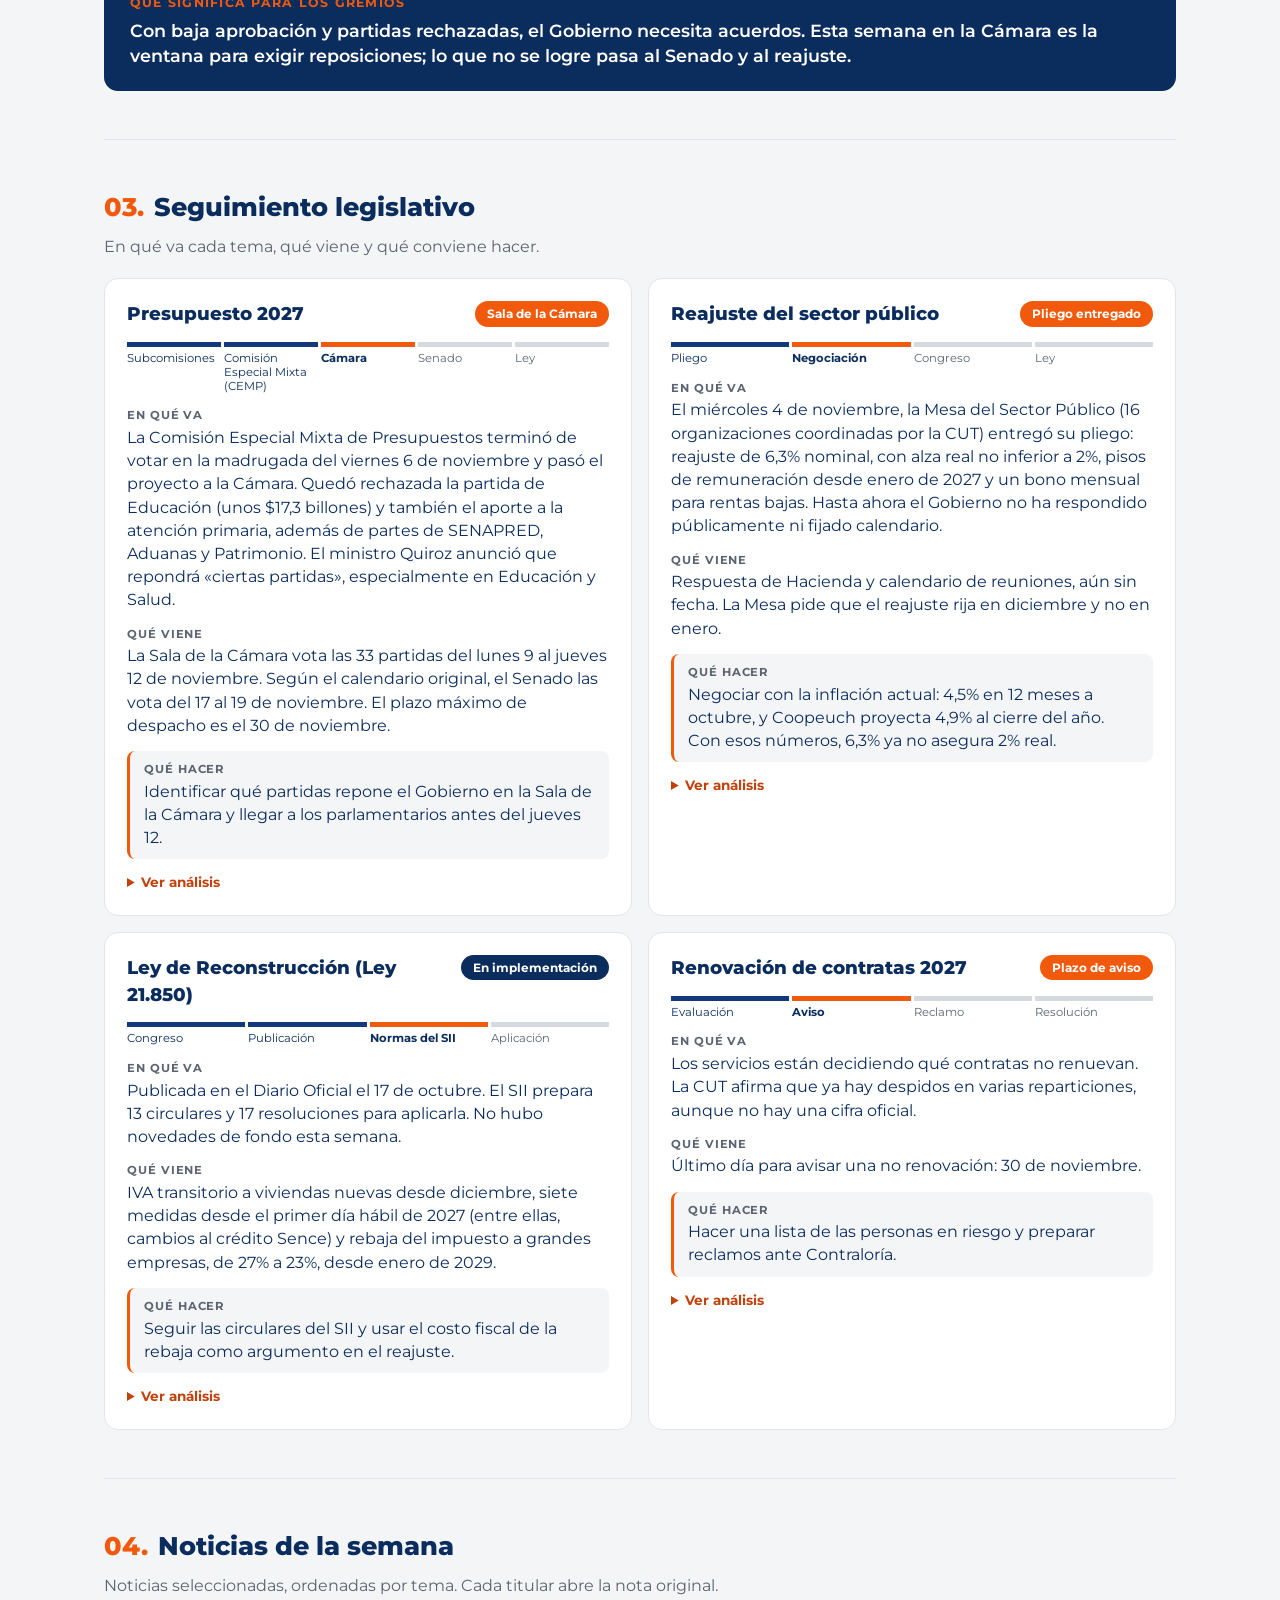
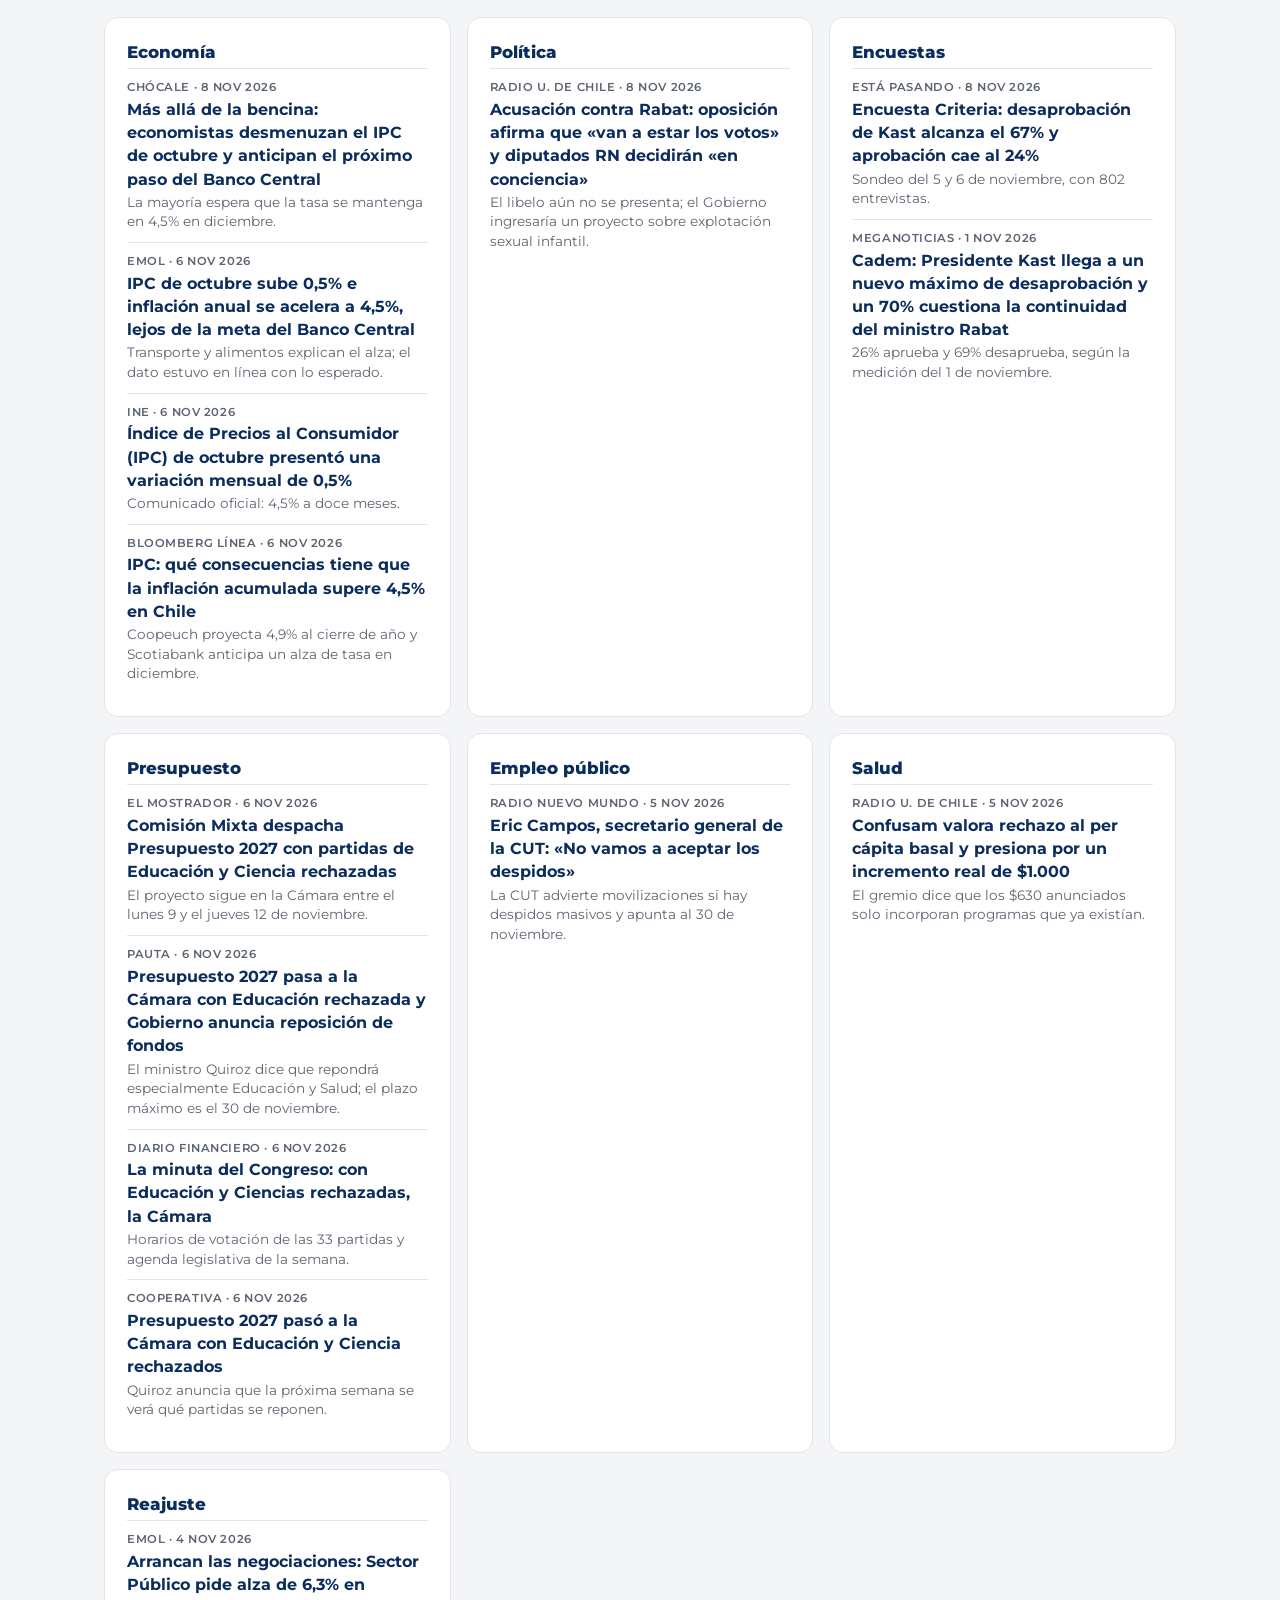
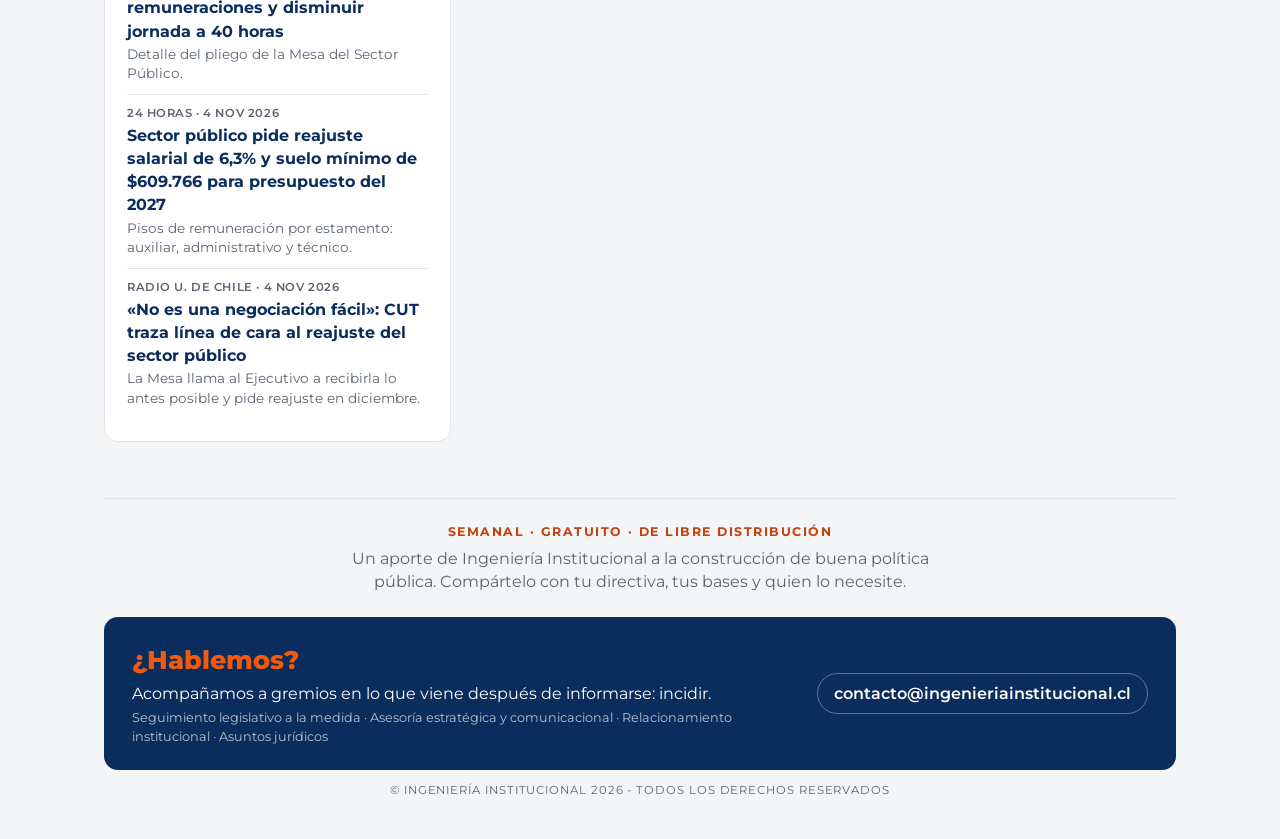
==== commit 37ff43bb: "Edición N° 2: cambios pedidos en revisión - Presupuesto: siete partidas rechazadas con sus motivos, " ====
--- a/index.html
+++ b/index.html
@@ -31,8 +31,8 @@
 
   <main id="ic-main">
     <section class="ic-panel" id="economia">
-      <div class="ic-sec"><span class="ic-sec-n">01.</span><h2>Economía en fácil</h2></div>
-      <p class="ic-intro">Cuatro preguntas para entender cómo está la economía.</p>
+      <div class="ic-sec"><span class="ic-sec-n">01.</span><h2>Datos en fácil</h2></div>
+      <p class="ic-intro">Cuatro datos clave para entender la semana.</p>
       <div class="ic-grid" id="ic-indicadores"></div>
       <div class="ic-sintesis"><span>En síntesis</span><p id="ic-econ-sintesis"></p></div>
     </section>
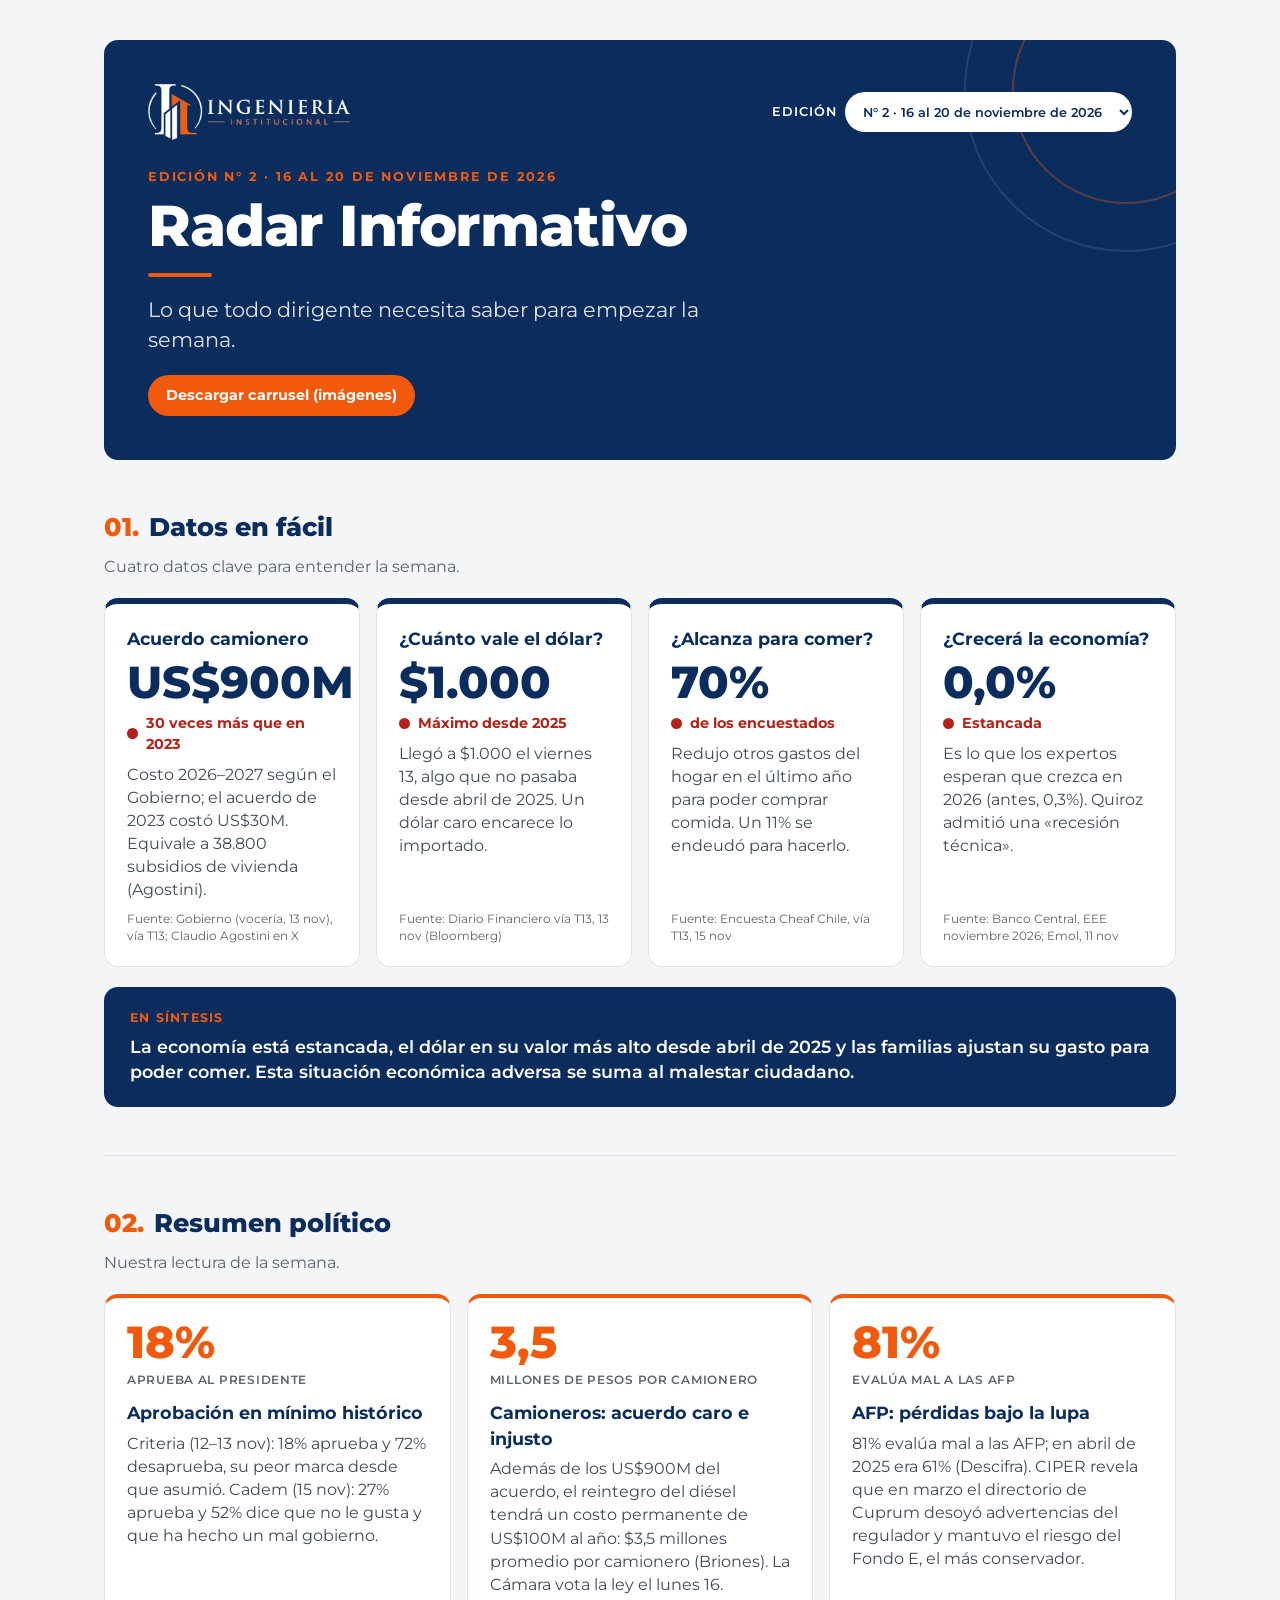
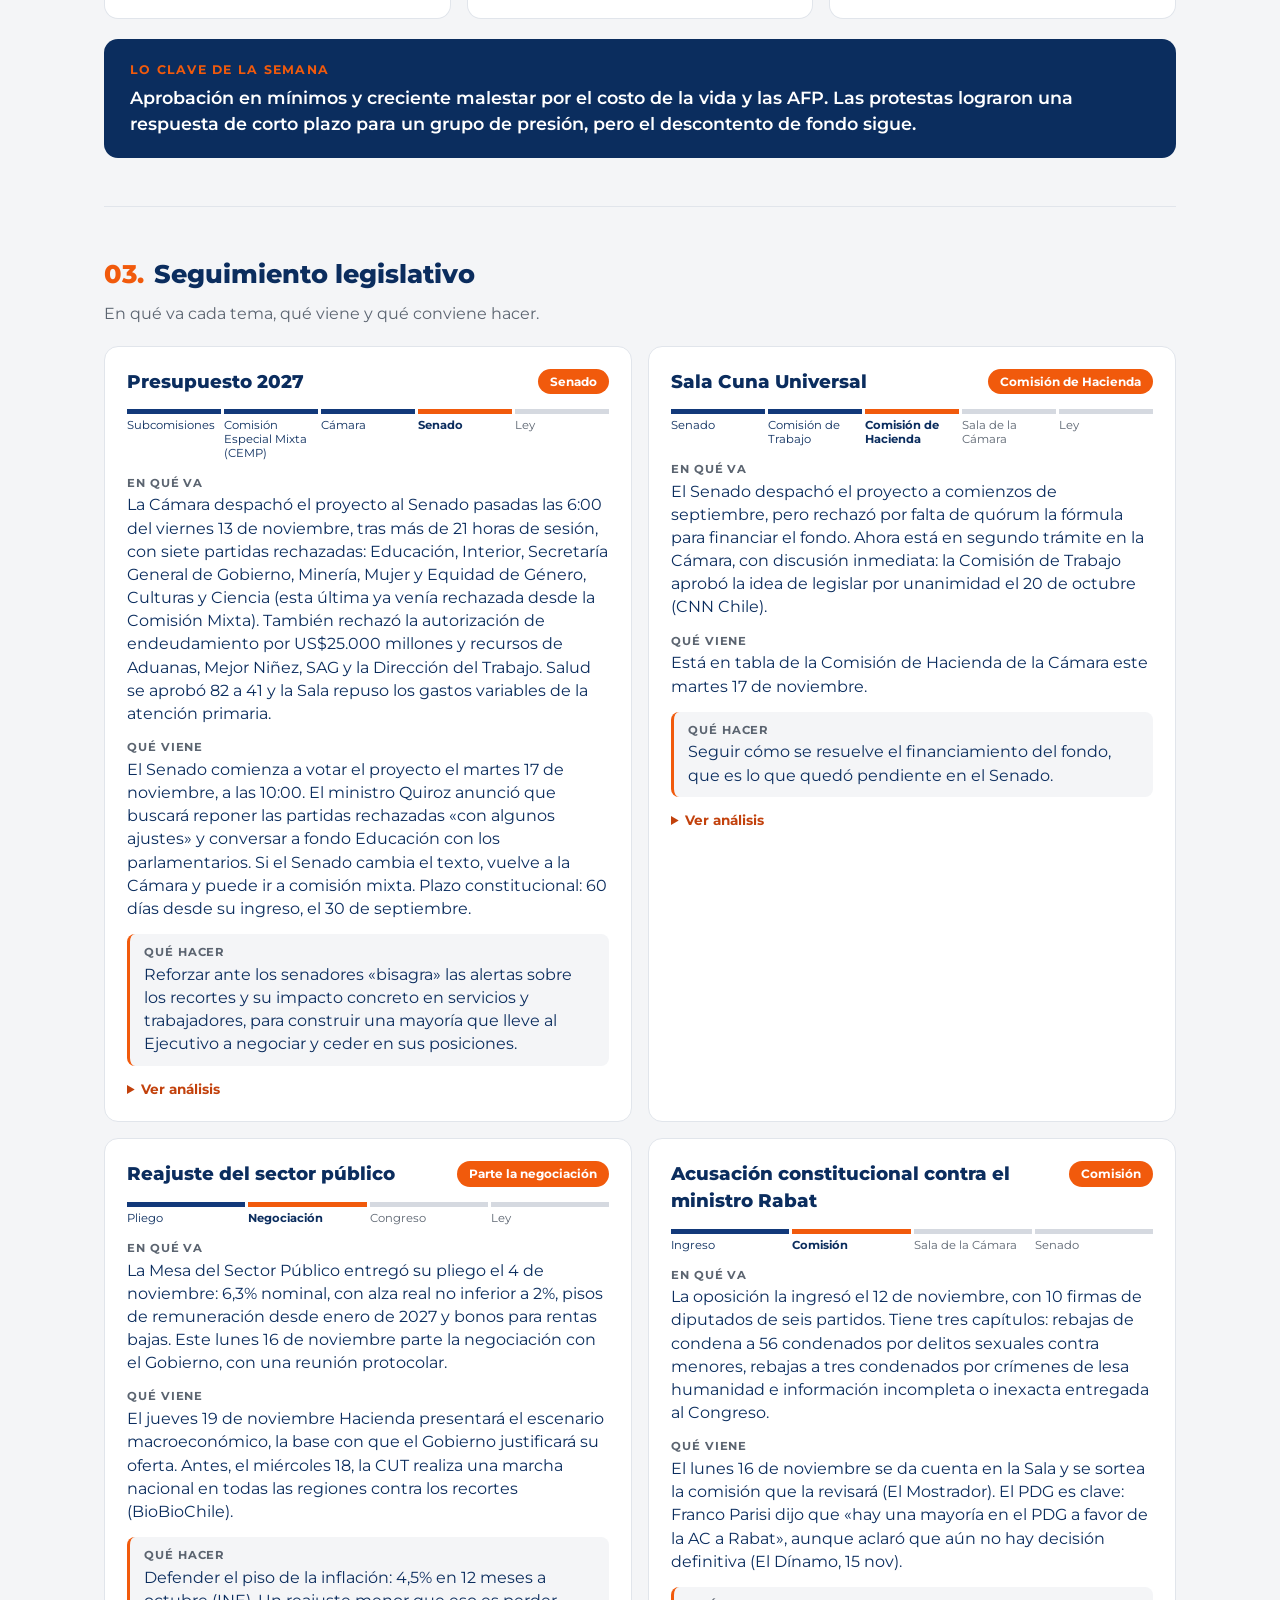
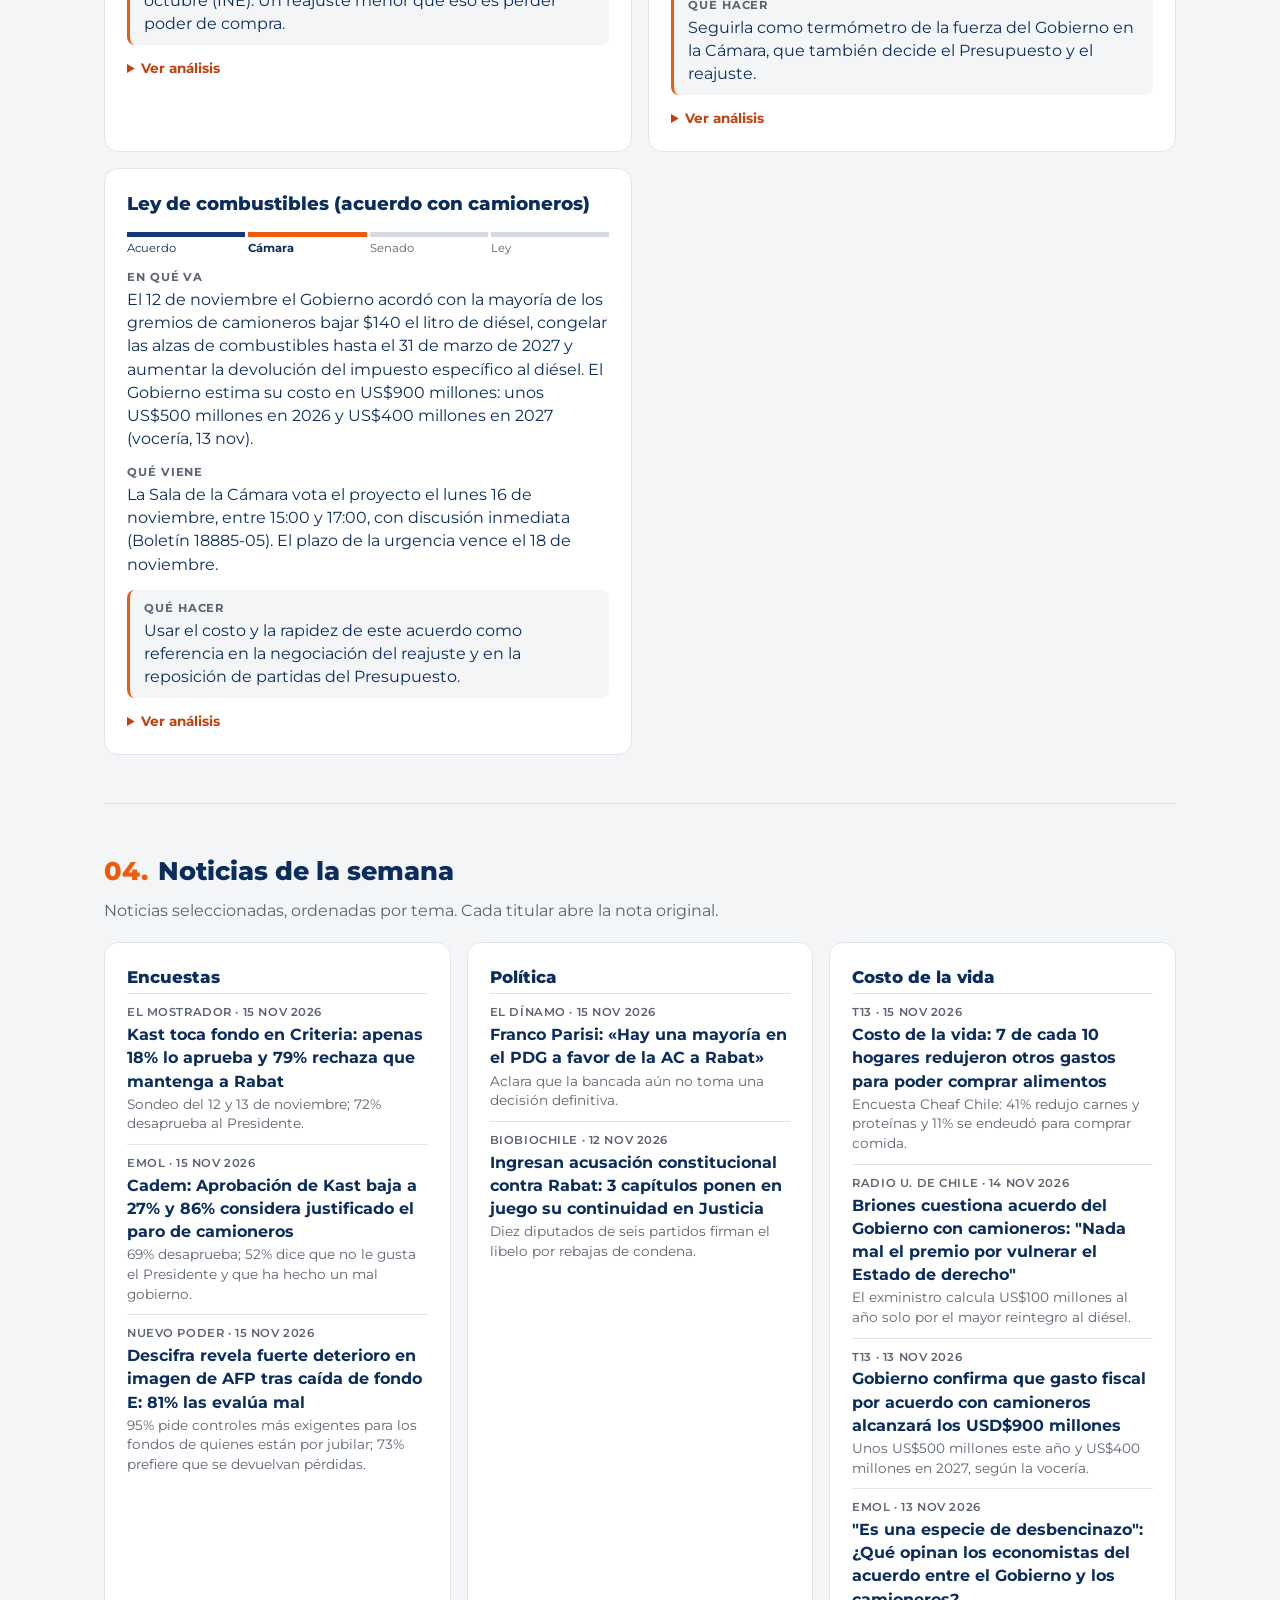
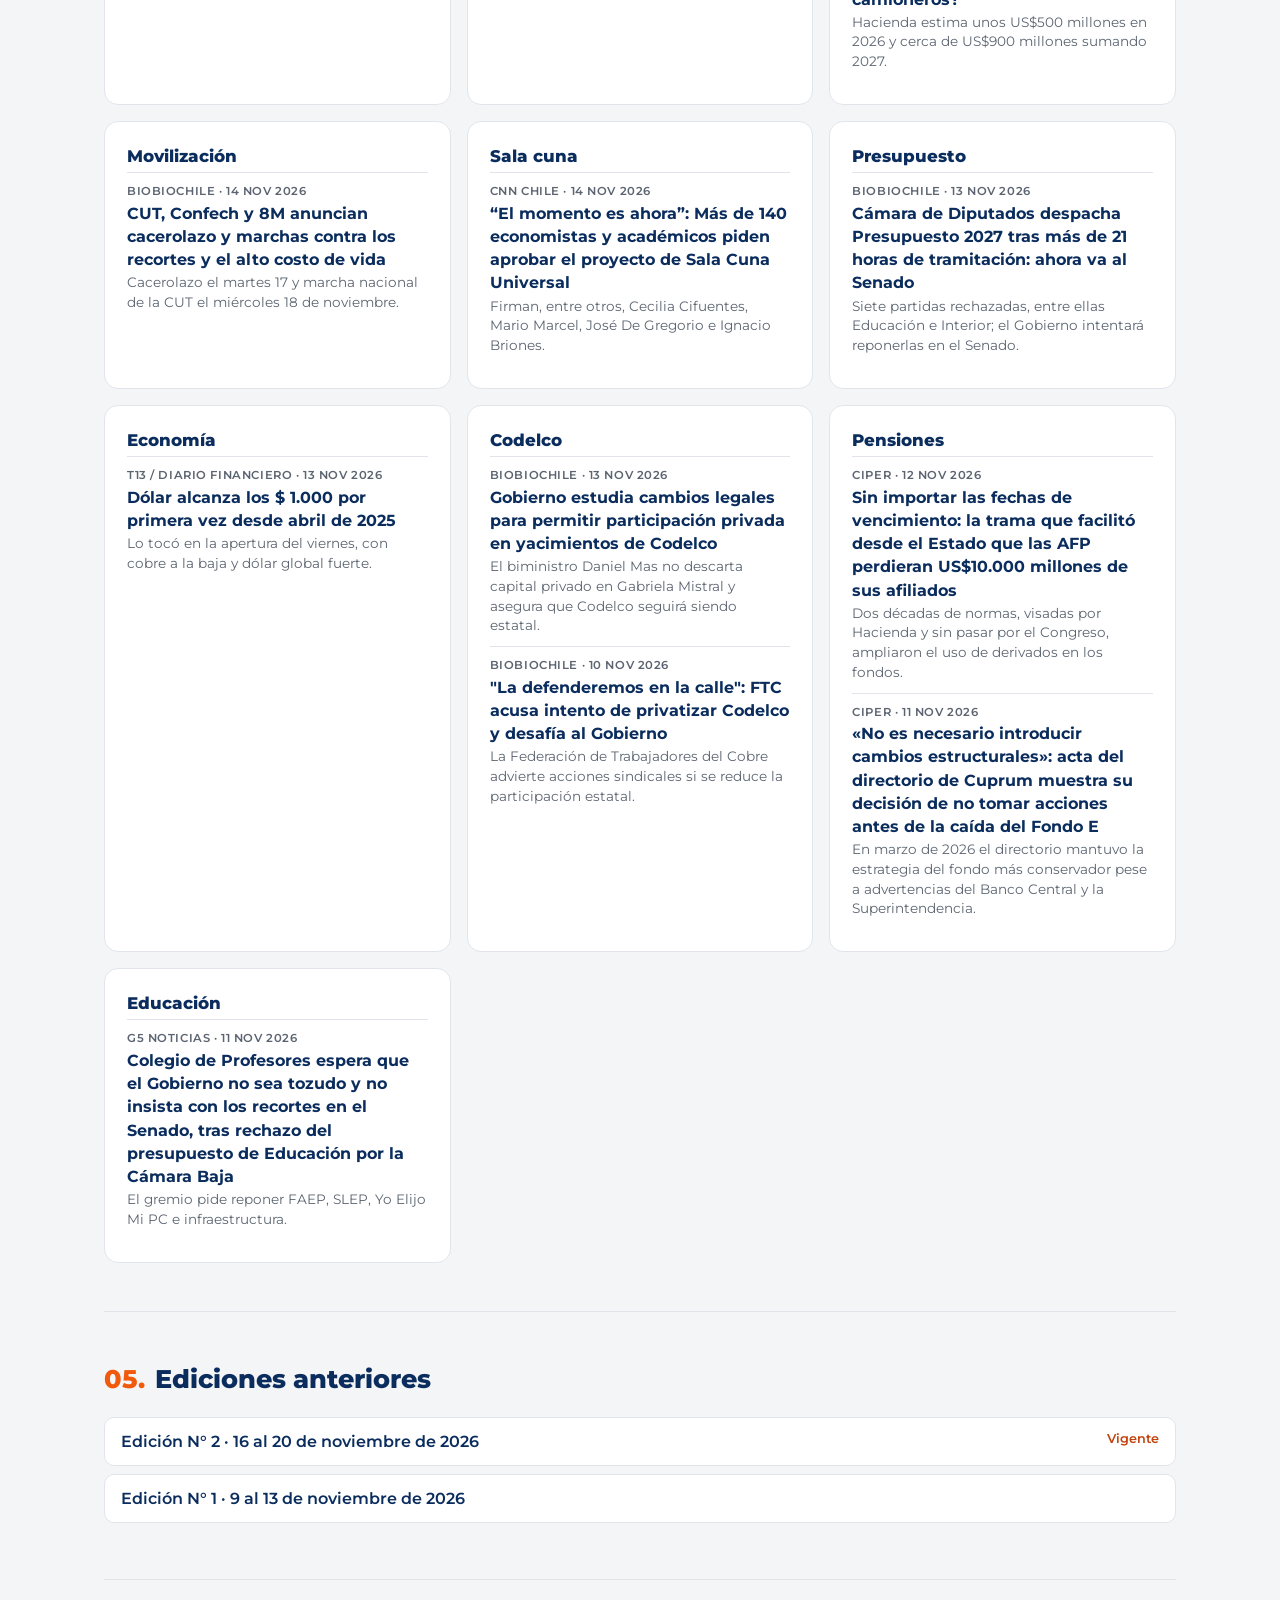
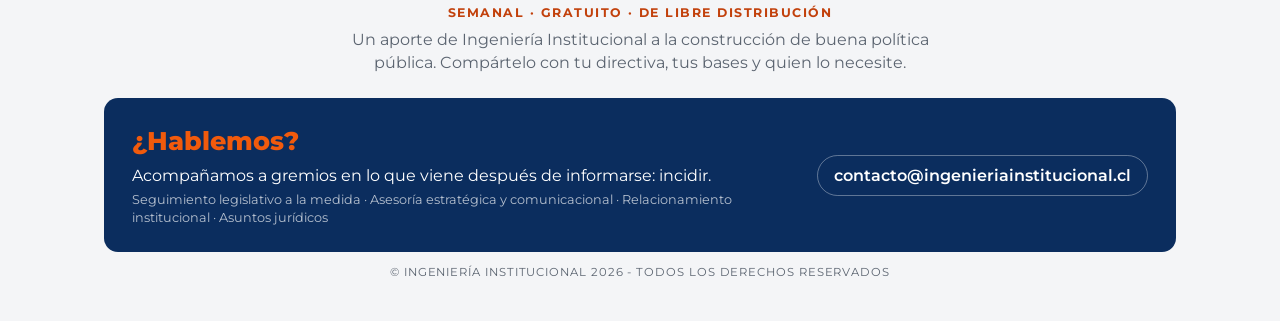
==== commit ffa09a43: "Agrega estadísticas de visitas con GoatCounter Co-Authored-By: Claude <noreply@anthropic.com>" ====
--- a/index.html
+++ b/index.html
@@ -8,6 +8,8 @@
 <link rel="icon" href="assets/logo-color.png">
 <link rel="stylesheet" href="assets/fonts.css">
 <link rel="stylesheet" href="assets/site.css">
+  <!-- Estadísticas de visitas (GoatCounter, sin cookies) -->
+  <script data-goatcounter="https://radar-ii.goatcounter.com/count" async src="https://gc.zgo.at/count.js"></script>
 </head>
 <body>
 <div class="ic">
